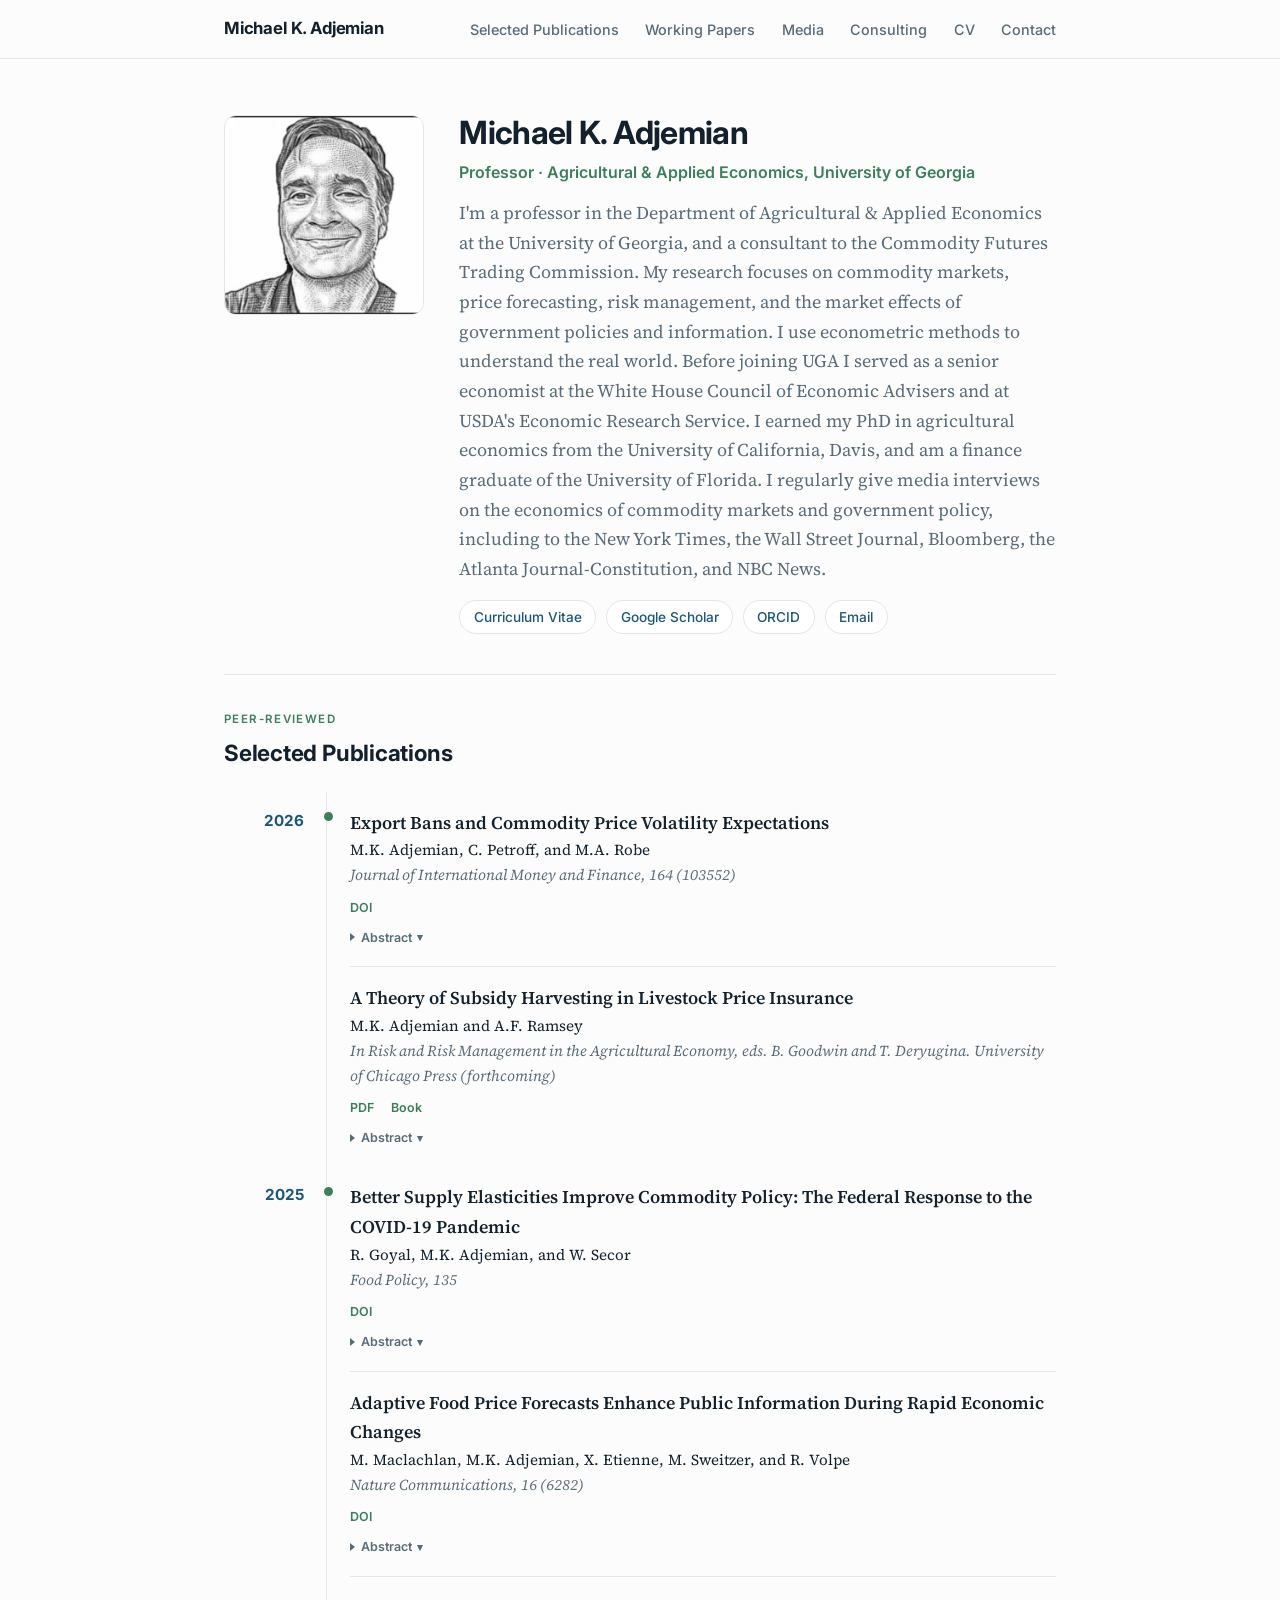
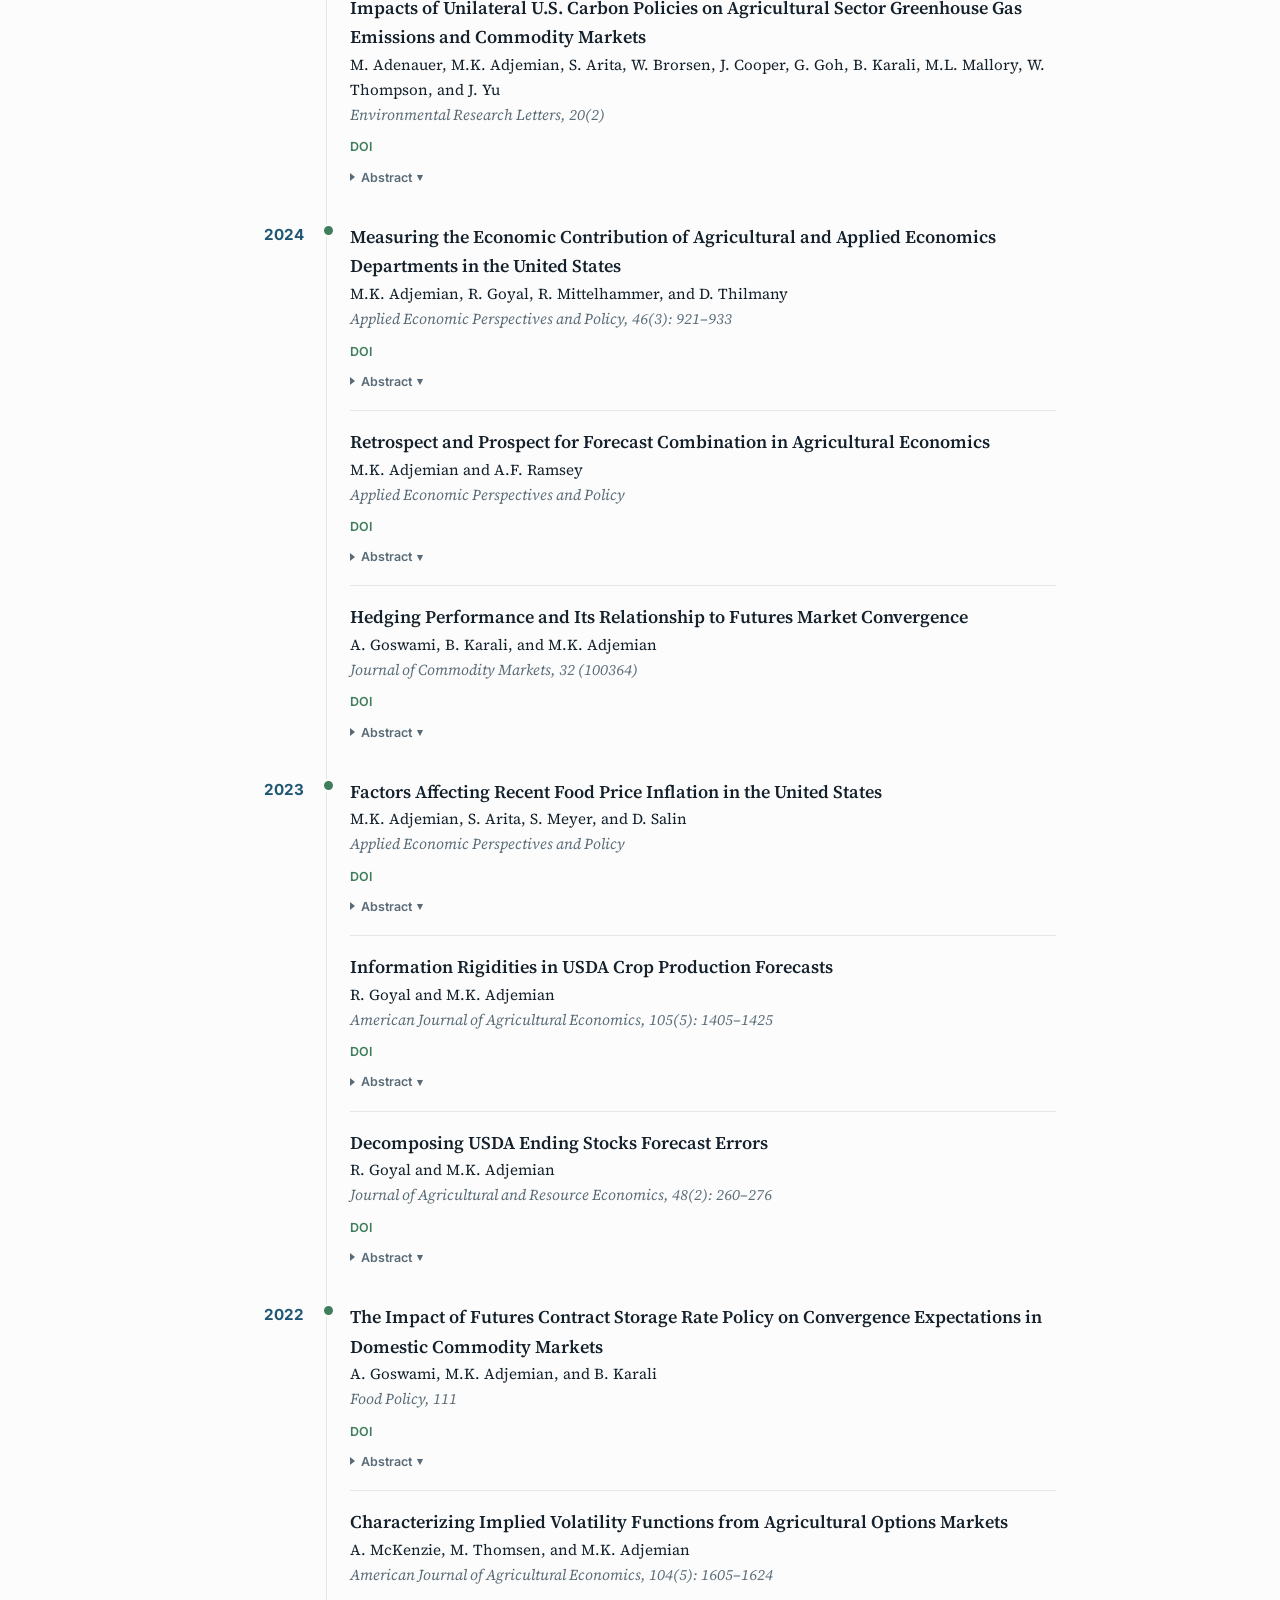
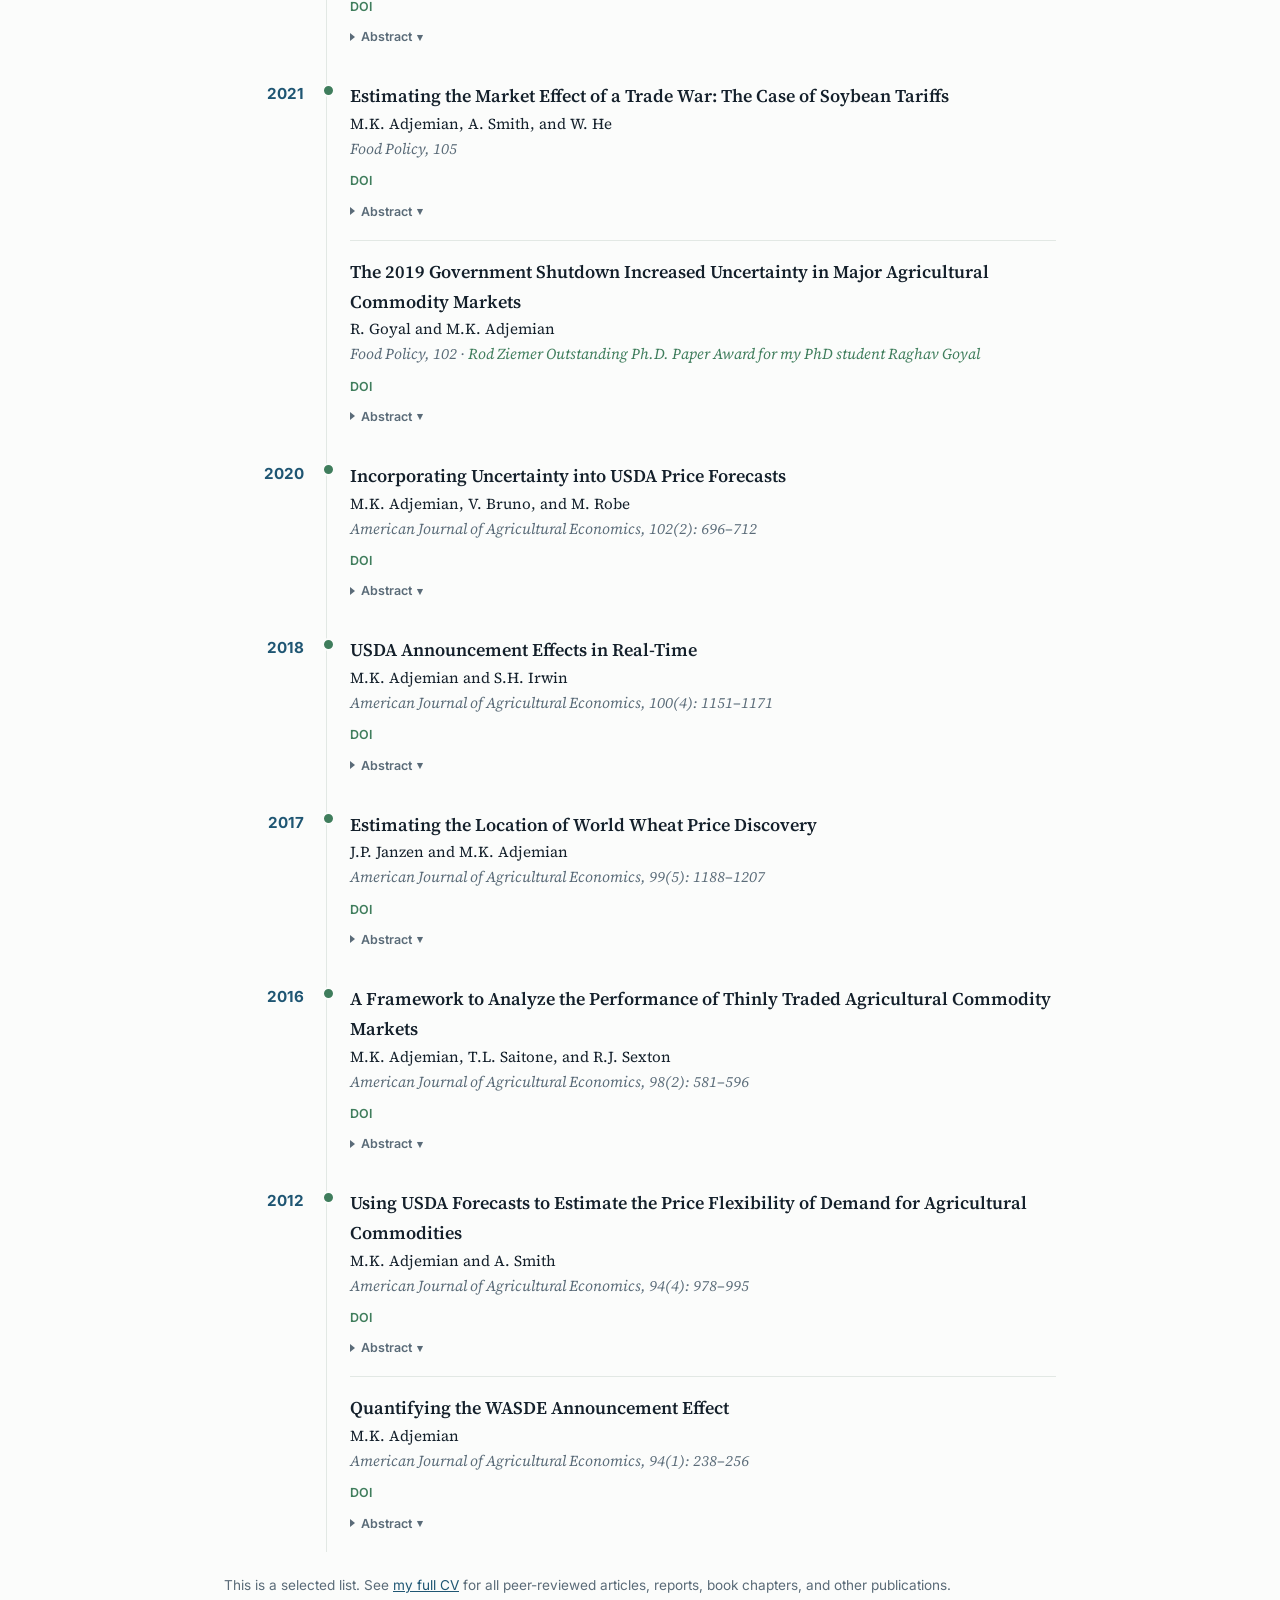
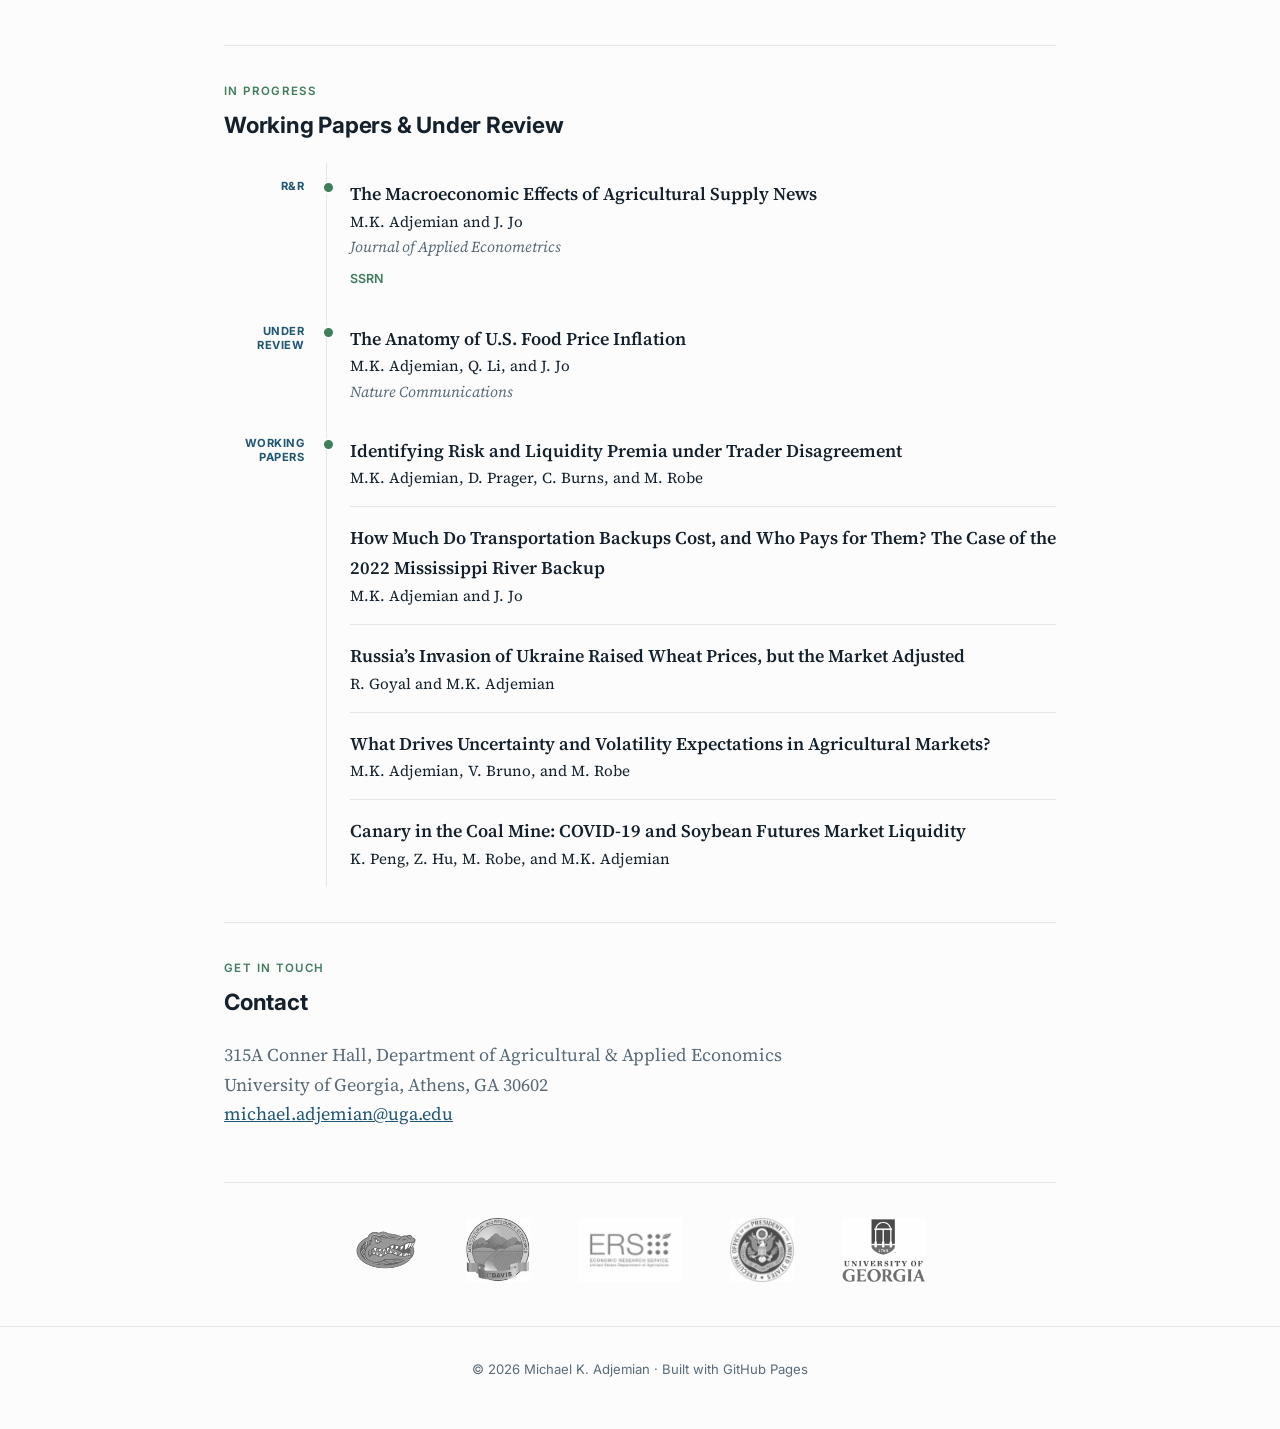
==== index.html @ b605ae86 "Update index.html" ====
<!DOCTYPE html>
<html lang="en">
<head>
  <meta charset="utf-8">
  <meta name="viewport" content="width=device-width, initial-scale=1">
  <title>Michael K. Adjemian</title>
  <meta name="description" content="Michael K. Adjemian, Professor of Agricultural &amp; Applied Economics at the University of Georgia. Research on commodity markets, price forecasting, risk management, and agricultural policy.">

  <!-- Link preview (how the page looks when shared in Messages, Slack, etc.) -->
  <meta property="og:title" content="Michael K. Adjemian">
  <meta property="og:description" content="Professor of Agricultural &amp; Applied Economics, University of Georgia">
  <meta property="og:type" content="website">
  <meta property="og:url" content="https://michaeladjemian.github.io">
  <meta name="twitter:card" content="summary">
  <meta name="twitter:title" content="Michael K. Adjemian">
  <meta name="twitter:description" content="Professor of Agricultural &amp; Applied Economics, University of Georgia">

  <link rel="preconnect" href="https://fonts.googleapis.com">
  <link rel="preconnect" href="https://fonts.gstatic.com" crossorigin>
  <link href="https://fonts.googleapis.com/css2?family=Inter:wght@400;500;600;700&family=Source+Serif+4:ital,opsz,wght@0,8..60,400;0,8..60,600;1,8..60,400&display=swap" rel="stylesheet">
  <link rel="stylesheet" href="assets/css/style.css">
</head>
<body>

<header class="site">
  <div class="nav">
    <a class="brand" href="index.html">Michael K. Adjemian</a>
    <nav>
      <a href="#publications">Selected Publications</a>
      <a href="#working">Working Papers</a>
      <a href="media.html">Media</a>
      <a href="consulting.html">Consulting</a>
      <a href="assets/files/ADJEMIAN_Michael_CV.pdf">CV</a>
      <a href="#contact">Contact</a>
    </nav>
  </div>
</header>

<main class="wrap">

  <!-- ===== HERO ===== -->
  <section class="hero" style="border-top:none;">
    <img src="assets/img/headshot.jpg" alt="Michael K. Adjemian">
    <div>
      <h1>Michael K. Adjemian</h1>
      <div class="role">Professor · Agricultural &amp; Applied Economics, University of Georgia</div>
      <p class="bio">
        I'm a professor in the Department of Agricultural &amp; Applied Economics at the
        University of Georgia, and a consultant to the Commodity Futures Trading Commission.
        My research focuses on commodity markets, price forecasting, risk management, and the
        market effects of government policies and information. I use econometric methods to
        understand the real world. Before joining UGA I served as a senior economist at the White House Council of Economic Advisers and
        at USDA's Economic Research Service. I earned my PhD in agricultural economics from the
        University of California, Davis, and am a finance graduate of the University of Florida. I regularly give media interviews on the economics
        of commodity markets and government policy, including to the New York Times, the Wall
        Street Journal, Bloomberg, the Atlanta Journal-Constitution, and NBC News.
      </p>
      <div class="links">
        <a href="assets/files/ADJEMIAN_Michael_CV.pdf">Curriculum Vitae</a>
        <a href="https://scholar.google.com/citations?user=qD13vjwAAAAJ&amp;hl=en">Google Scholar</a>
        <a href="https://orcid.org/0000-0003-4111-8526">ORCID</a>
        <a href="mailto:michael.adjemian@uga.edu">Email</a>
      </div>
    </div>
  </section>

  <!-- ===== PUBLICATIONS ===== -->
  <section id="publications">
    <p class="eyebrow">Peer-reviewed</p>
    <h2>Selected Publications</h2>

    <div class="pubgroup">
      <div class="year">2026</div>
      <div class="railcol"></div>
      <div class="items">
        <div class="pub has-abstract">
          <div class="title">Export Bans and Commodity Price Volatility Expectations</div>
          <div class="authors">M.K. Adjemian, C. Petroff, and M.A. Robe</div>
          <div class="venue">Journal of International Money and Finance, 164 (103552)</div>
        <div class="pub-links">
          <a href="https://doi.org/10.1016/j.jimonfin.2026.103552">DOI</a>
        </div>
          <button class="abstract-toggle" aria-expanded="false"><span class="chev"></span> Abstract</button>
          <div class="abstract-wrap"><div><div class="abstract">We carry out the first high-frequency empirical analysis of commodity export bans' impact on world price dynamics. We construct a novel daily dataset of major restrictions on agricultural exports in 2002&ndash;2019 and use commodity option-implied volatilities as a proxy for price uncertainty. Wheat and corn implied volatilities are higher when a ban is first imposed and while it remains in effect, and the increase is statistically and economically significant. Accounting for political risk helps explain commodity price dynamics.</div></div></div>
        </div>
        <div class="pub has-abstract">
          <div class="title">A Theory of Subsidy Harvesting in Livestock Price Insurance</div>
          <div class="authors">M.K. Adjemian and A.F. Ramsey</div>
          <div class="venue">In <span style="font-style:italic;">Risk and Risk Management in the Agricultural Economy</span>, eds. B. Goodwin and T. Deryugina. University of Chicago Press (forthcoming)</div>
        <div class="pub-links">
          <a href="assets/files/Subsidy_Harvesting.pdf">PDF</a>
          <a href="https://www.nber.org/books-and-chapters/risk-and-risk-management-agricultural-economy">Book</a>
        </div>
          <button class="abstract-toggle" aria-expanded="false"><span class="chev"></span> Abstract</button>
          <div class="abstract-wrap"><div><div class="abstract">USDA designed the Livestock Risk Protection (LRP) program to help producers insure against declining prices for fed cattle, feeder cattle, and swine. Prices in derivatives markets determine program indemnities, making LRP policies similar to put options. Beginning in 2019, USDA made several changes to the program to encourage producer take-up, including increased premium subsidies. We introduce a theoretical model to show that subsidizing LRP premiums can invite producers to &ldquo;subsidy harvest,&rdquo; i.e., extract the government's premium subsidy by offsetting the policy in a derivatives market&mdash;potentially removing the downside protection the program was intended to provide. The subsidy harvest is a rent transfer and costlier than a direct payment because it requires administrative oversight and federally subsidized delivery through approved insurance providers. According to the model, the government's premium subsidy leads producers to favor LRP-oriented strategies over market options alone, while their choice to offset actual risk protection using options depends on individual risk tolerance, transaction costs, and margin costs. As a result, subsidizing livestock insurance may crowd out producers' trading of market options, unless it also invites subsidy harvesting.</div></div></div>
        </div>
      </div>
    </div>
    <div class="pubgroup">
      <div class="year">2025</div>
      <div class="railcol"></div>
      <div class="items">
        <div class="pub has-abstract">
          <div class="title">Better Supply Elasticities Improve Commodity Policy: The Federal Response to the COVID-19 Pandemic</div>
          <div class="authors">R. Goyal, M.K. Adjemian, and W. Secor</div>
          <div class="venue">Food Policy, 135</div>
        <div class="pub-links">
          <a href="https://doi.org/10.1016/j.foodpol.2025.102937">DOI</a>
        </div>
          <button class="abstract-toggle" aria-expanded="false"><span class="chev"></span> Abstract</button>
          <div class="abstract-wrap"><div><div class="abstract">Accurate supply parameters are essential for policy analysis, especially since they often support taxpayer-funded relief programs costing billions of dollars. This study incorporates a broader dataset than traditional methods and applies modern, straightforward econometric techniques to estimate marketing and supply elasticities for the U.S.&rsquo;s top crops: corn and soybeans. While rarely examined, marketing elasticities, at 3.27% for corn and 2.86% for soybeans, capture the rate at which producers market harvests based on expected cash-futures basis changes. A 3SLS approach estimates supply elasticities for corn and soybeans at 0.28 (95% CI: 0.09&ndash;0.47) and 0.12 (95% CI: 0.007&ndash;0.22), respectively; we use these elasticities to show that USDA&rsquo;s COVID-19 compensation programs underestimated losses to the producers of both commodities.</div></div></div>
        </div>
        <div class="pub has-abstract">
          <div class="title">Adaptive Food Price Forecasts Enhance Public Information During Rapid Economic Changes</div>
          <div class="authors">M. Maclachlan, M.K. Adjemian, X. Etienne, M. Sweitzer, and R. Volpe</div>
          <div class="venue">Nature Communications, 16 (6282)</div>
        <div class="pub-links">
          <a href="https://doi.org/10.1038/s41467-025-61660-x">DOI</a>
        </div>
          <button class="abstract-toggle" aria-expanded="false"><span class="chev"></span> Abstract</button>
          <div class="abstract-wrap"><div><div class="abstract">The advent of COVID-19 ended an era of stable US retail food prices that followed the world food price crisis of 2010&ndash;2012. Pandemic-related disruptions, avian influenza outbreaks, and the Russia-Ukraine war drove 2022 food-at-home inflation to its highest rate since 1974 (11.4%). In 2023, U.S. Department of Agriculture (USDA) economists responded to these changes by updating food price forecasts using statistical learning protocols to select time series models and prediction intervals to convey their uncertainty. We characterise the public good provided by these &ldquo;adaptive&rdquo; inflation forecasts and enhance them by incorporating exogenous variables to improve their precision and explanatory power. COVID-19&rsquo;s arrival highlighted the value of adapting to the growing relevance of the all-items-less-food-and-energy (&ldquo;core&rdquo;) index, the money supply, and wages in predicting food prices. The strong relationships between food prices and core prices and the money supply indicate the sensitivity of food markets to macroeconomic forces and government policy decisions.</div></div></div>
        </div>
        <div class="pub has-abstract">
          <div class="title">Impacts of Unilateral U.S. Carbon Policies on Agricultural Sector Greenhouse Gas Emissions and Commodity Markets</div>
          <div class="authors">M. Adenauer, M.K. Adjemian, S. Arita, W. Brorsen, J. Cooper, G. Goh, B. Karali, M.L. Mallory, W. Thompson, and J. Yu</div>
          <div class="venue">Environmental Research Letters, 20(2)</div>
        <div class="pub-links">
          <a href="https://dx.doi.org/10.1088/1748-9326/ada2ac">DOI</a>
        </div>
          <button class="abstract-toggle" aria-expanded="false"><span class="chev"></span> Abstract</button>
          <div class="abstract-wrap"><div><div class="abstract">This article analyzes the consequences of the United States implementing unilateral policies to reduce greenhouse gas (GHG) emissions from agriculture. The policy representation is based loosely on current and past policy initiatives that have subsidized GHG reductions and considered special treatment for sectors heavily involved in trade. To do so, our first step is to generate new estimates of key parameters, elasticities of demand and supply, that are critical to understanding interactions among agricultural commodities, such as between livestock and crop products, in this area of research and more broadly. We apply these parameters in a widely used economic model that estimates the effects of a unilateral U.S. agricultural GHG policy on both domestic and foreign markets as well as global GHG emissions. Livestock effects dominate, driving most U.S. livestock product consumer prices higher and causing mixed crop and crop product price effects. A unilateral policy increases food costs in the implementing country and, if applied to all supplies, domestic and imported, tends to raise prices elsewhere as well. Alternative implementation strategies, such as not imposing the costs on exports or not imposing the costs on imports, can lead to lower food prices and greater consumption in other countries, as well as have important implications for the overall GHG reductions achieved by the unilateral effort.</div></div></div>
        </div>
      </div>
    </div>
    <div class="pubgroup">
      <div class="year">2024</div>
      <div class="railcol"></div>
      <div class="items">
        <div class="pub has-abstract">
          <div class="title">Measuring the Economic Contribution of Agricultural and Applied Economics Departments in the United States</div>
          <div class="authors">M.K. Adjemian, R. Goyal, R. Mittelhammer, and D. Thilmany</div>
          <div class="venue">Applied Economic Perspectives and Policy, 46(3): 921–933</div>
        <div class="pub-links">
          <a href="https://doi.org/10.1002/aepp.13454">DOI</a>
        </div>
          <button class="abstract-toggle" aria-expanded="false"><span class="chev"></span> Abstract</button>
          <div class="abstract-wrap"><div><div class="abstract">Agricultural and applied economists make substantial positive contributions to the domestic economy. Defining a measure of the true total value of their contributions is likely impossible, because so much about their efforts is difficult to comprehensively observe and quantitatively document. In this paper, we adopt a conservative approach to generating an estimate of the contributions ag and applied economists make to U.S. economic output and the associated welfare of society through their teaching, research, and outreach efforts. To conduct the analysis, we implemented a nationwide survey of Agricultural and Applied Economics (AAE) departments and developed a framework to calculate the value of their contributions to national income, or Gross Domestic Product (GDP). We estimate that AAE departments increase overall U.S. GDP by $2.6 billion, annually. Through its efforts to improve the human capital of its graduates, AAE teaching raises the (expected) national income by $2.2&ndash;$2.3 billion, while we value direct research and outreach contributions at $207 million and $146 million, respectively. Because we do not observe the opportunity cost of the resources used to generate those contributions, we do not claim to estimate a true net economic impact but rather attempt to quantify the gross economic contributions of the professional services AAE departments currently offer the economy. The values we provide&mdash;especially the research and extension estimates which are exceedingly difficult to measure&mdash;likely underestimate the true benefits AAE offers to the nation.</div></div></div>
        </div>
        <div class="pub has-abstract">
          <div class="title">Retrospect and Prospect for Forecast Combination in Agricultural Economics</div>
          <div class="authors">M.K. Adjemian and A.F. Ramsey</div>
          <div class="venue">Applied Economic Perspectives and Policy</div>
        <div class="pub-links">
          <a href="https://doi.org/10.1002/aepp.13445">DOI</a>
        </div>
          <button class="abstract-toggle" aria-expanded="false"><span class="chev"></span> Abstract</button>
          <div class="abstract-wrap"><div><div class="abstract">Forecasts are common in agricultural settings where they are routinely used for decision-making. The advent of the computer age has allowed for rapid generation of individual forecasts that can be updated in real time. It is well known that the selection and use of a single forecast can expose the forecaster to serious error as a result of model mis-specification. Forecast combination avoids this problem by combining information from different forecasts. Although forecast combination can be as simple as averaging across forecasts, advances in machine learning have made it possible to combine forecasts according to more complicated weighting schemes and criteria. We provide an overview of forecast combination techniques, including those at the frontier of current practice and involving machine learning. We also provide a retrospective on the use of forecast combination in agricultural economics and prospects for the future. Several of the techniques are illustrated in an application to forecasting nationwide corn and soybean planted acreage and we demonstrate how forecast combination can improve expert USDA projections.</div></div></div>
        </div>
        <div class="pub has-abstract">
          <div class="title">Hedging Performance and Its Relationship to Futures Market Convergence</div>
          <div class="authors">A. Goswami, B. Karali, and M.K. Adjemian</div>
          <div class="venue">Journal of Commodity Markets, 32 (100364)</div>
        <div class="pub-links">
          <a href="https://doi.org/10.1016/j.jcomm.2023.100364">DOI</a>
        </div>
          <button class="abstract-toggle" aria-expanded="false"><span class="chev"></span> Abstract</button>
          <div class="abstract-wrap"><div><div class="abstract">Hedging in grain futures markets offers market participants the opportunity to mitigate the price risk in spot markets by taking offsetting positions in futures. The performance of a traditional minimum variance hedge ratio (MVHR) relies on the correlation between the spot and futures price changes. During 2005&ndash;2010, delivery-location cash prices for several crops decoupled from the prices for their related expiring futures contracts&mdash;raising concerns over the hedging effectiveness of these contracts. We investigate how short hedgers, like farmers, performed during periods with and without convergence in corn, soybean, and wheat markets. We show that, ex post, MVHR often does not minimize the variance of wheat producers&rsquo; profits during nonconvergence when compared to a range of other hedging choices. We also find that the performance of MVHR weakens during years with low carryover. We further assess hedging performance of MVHR and other hedge ratios in achieving higher net selling prices, and find that nonconvergence particularly impairs their performance in the wheat market where the nonconvergence anomaly was the most prominent. Taken together, our results raise questions on the role of futures markets as risk management tools during nonconvergence episodes regardless of how the hedge ratio is chosen.</div></div></div>
        </div>
      </div>
    </div>
    <div class="pubgroup">
      <div class="year">2023</div>
      <div class="railcol"></div>
      <div class="items">
        <div class="pub has-abstract">
          <div class="title">Factors Affecting Recent Food Price Inflation in the United States</div>
          <div class="authors">M.K. Adjemian, S. Arita, S. Meyer, and D. Salin</div>
          <div class="venue">Applied Economic Perspectives and Policy</div>
        <div class="pub-links">
          <a href="https://onlinelibrary.wiley.com/doi/full/10.1002/aepp.13378">DOI</a>
        </div>
          <button class="abstract-toggle" aria-expanded="false"><span class="chev"></span> Abstract</button>
          <div class="abstract-wrap"><div><div class="abstract">Beginning in mid-2021, U.S. food prices surged at the fastest pace in decades, due to pandemic-related supply chain and labor shortages, rising transportation costs and wages, food commodity and fertilizer shocks resulting from Russia's invasion of Ukraine, and perhaps demand-side effects of recent monetary and fiscal stimulus. We decompose the path of domestic food prices into explanatory factors, grouped by supply or demand orientation. Our findings indicate that although supply-side factors explain most of the observed price changes, the demand-side factors we studied&mdash;particularly the money supply&mdash;have a stronger correlation with recent food price increases than they have, historically.</div></div></div>
        </div>
        <div class="pub has-abstract">
          <div class="title">Information Rigidities in USDA Crop Production Forecasts</div>
          <div class="authors">R. Goyal and M.K. Adjemian</div>
          <div class="venue">American Journal of Agricultural Economics, 105(5): 1405–1425</div>
        <div class="pub-links">
          <a href="https://doi.org/10.1111/ajae.12373">DOI</a>
        </div>
          <button class="abstract-toggle" aria-expanded="false"><span class="chev"></span> Abstract</button>
          <div class="abstract-wrap"><div><div class="abstract">USDA invests significant public resources into developing its crop projection reports. These publications inform decisions across the supply chain. Several previous studies find that revisions to the department's production and yield forecasts for major agricultural commodities are positively correlated and conclude that they deviate from what would be observed under rational expectations, possibly due to smoothing on the part of forecasters. Yet correlated revisions may also be explained by information rigidities that cause forecasts to be infrequently or only partially updated. We apply a recently developed test to these USDA revisions for corn, soybeans, and wheat, and find no significant evidence that the forecasts are smoothed strategically. Rather, we show that information rigidities are the more likely culprit, due to production and yield information that is either too costly to obtain or too noisy. Our results demonstrate that data challenges are the main source of inefficiency in USDA projections, and that the department can improve the efficiency of its forecasts by making investments that improve its access to crop data, perhaps through crop-monitoring satellite and remote sensing technology.</div></div></div>
        </div>
        <div class="pub has-abstract">
          <div class="title">Decomposing USDA Ending Stocks Forecast Errors</div>
          <div class="authors">R. Goyal and M.K. Adjemian</div>
          <div class="venue">Journal of Agricultural and Resource Economics, 48(2): 260–276</div>
        <div class="pub-links">
          <a href="https://doi.org/10.22004/ag.econ.320674">DOI</a>
        </div>
          <button class="abstract-toggle" aria-expanded="false"><span class="chev"></span> Abstract</button>
          <div class="abstract-wrap"><div><div class="abstract">The USDA publishes monthly ending stocks projections, providing an estimate of the end-of-marketing-year inventory of a particular commodity. By comparing these projections of balance-sheet variables against their realized values from marketing years 1992/3 to 2019/20, we decompose ending stocks forecast errors into errors of the other supply and demand components. Our results indicate that export and production misses are the key contributors to projection errors. We likewise investigate US export errors. Our results make a strong case that better information about production expectations, both domestically and worldwide, will contribute to more efficient agricultural balance-sheet forecasts.</div></div></div>
        </div>
      </div>
    </div>
    <div class="pubgroup">
      <div class="year">2022</div>
      <div class="railcol"></div>
      <div class="items">
        <div class="pub has-abstract">
          <div class="title">The Impact of Futures Contract Storage Rate Policy on Convergence Expectations in Domestic Commodity Markets</div>
          <div class="authors">A. Goswami, M.K. Adjemian, and B. Karali</div>
          <div class="venue">Food Policy, 111</div>
        <div class="pub-links">
          <a href="https://doi.org/10.1016/j.foodpol.2022.102301">DOI</a>
        </div>
          <button class="abstract-toggle" aria-expanded="false"><span class="chev"></span> Abstract</button>
          <div class="abstract-wrap"><div><div class="abstract">Grain futures contracts that permit physical delivery do so through an exchange of delivery instruments. Because delivery instruments can be held indefinitely, extant research shows that futures contracts that assign inflexible and low storage rates relative to the market price of storage facilitate basis nonconvergence. In response to the notable episode of nonconvergence in the mid- to late-2000s, the Chicago Mercantile Exchange (CME) Group introduced variable storage rate (VSR) policies in the soft red winter (SRW) wheat and hard red winter (HRW) wheat markets. In contrast, CME Group did not introduce a VSR to corn and soybean markets but chose to increase their fixed storage fees in 2008 and later in 2020. We study convergence performance for each of these markets from 2006 to 2020 and show that flexible storage fee policies like the VSR reduce the magnitude and therefore, the expected duration of nonconvergence in wheat markets. On the other hand, we do not find evidence that CME Group&rsquo;s higher fixed storage rates likewise reduce the expected duration of nonconvergence episodes in corn and soybean markets&mdash;although perhaps not enough time has passed to evaluate the effectiveness of the most recent changes&mdash;or that index trader activity causes basis nonconvergence. Our empirical investigation also makes an implicit case for the introduction of market-based pricing platforms, such as commodity exchanges, in commodity-dependent developing countries.</div></div></div>
        </div>
        <div class="pub has-abstract">
          <div class="title">Characterizing Implied Volatility Functions from Agricultural Options Markets</div>
          <div class="authors">A. McKenzie, M. Thomsen, and M.K. Adjemian</div>
          <div class="venue">American Journal of Agricultural Economics, 104(5): 1605–1624</div>
        <div class="pub-links">
          <a href="https://doi.org/10.1111/ajae.12288">DOI</a>
        </div>
          <button class="abstract-toggle" aria-expanded="false"><span class="chev"></span> Abstract</button>
          <div class="abstract-wrap"><div><div class="abstract">We provide the first comprehensive characterization and comparison of implied volatility functions for five major agricultural options markets&mdash;corn, soybeans, soft red winter wheat, live cattle, and feeder cattle&mdash;using intraday tick data. Our results show that cattle markets exhibit a distinct leftward skew, which is puzzling and indicates that out-of-the-money traded put options are theoretically overpriced. In contrast, we find that grain market implied volatility functions display a flatter, less pronounced smile pattern. We examine market sentiment induced short-term hedging pressures using Commodity Futures Trading Commission reports, and market uncertainty around Cattle on Feed reports, as potential causes of the cattle markets&rsquo; skew. However, our results show that the explanatory power of our short-term hedging pressure proxies is only helpful in isolated cases but overall cannot explain the large skews we observe in cattle markets.</div></div></div>
        </div>
      </div>
    </div>
    <div class="pubgroup">
      <div class="year">2021</div>
      <div class="railcol"></div>
      <div class="items">
        <div class="pub has-abstract">
          <div class="title">Estimating the Market Effect of a Trade War: The Case of Soybean Tariffs</div>
          <div class="authors">M.K. Adjemian, A. Smith, and W. He</div>
          <div class="venue">Food Policy, 105</div>
        <div class="pub-links">
          <a href="https://doi.org/10.1016/j.foodpol.2021.102152">DOI</a>
        </div>
          <button class="abstract-toggle" aria-expanded="false"><span class="chev"></span> Abstract</button>
          <div class="abstract-wrap"><div><div class="abstract">In 2018, China retaliated to U.S. trade actions by levying a 25% retaliatory tariff on U.S. soybean exports. That tariff shifted market preferences so that Chinese buyers&mdash;who make up a substantial share of total world consumption&mdash;favored Brazilian soybeans. We use the relative price of a substitute (RPS) method to estimate that the resulting trade disruption effectively drove a wedge into the world soybean market, lowering U.S. prices at Gulf export locations by $0.74/bu on average for about five months, and increasing Brazilian prices by about $0.97/bu, compared to what would have been observed without the tariff in place. By the end of that period, world markets adjusted and the soybean prices in both countries returned to the ex-ante state of near parity, even if U.S. export volume did not recover until the end of the following marketing year. Our price impact estimate is substantially lower than subsequent U.S. government &ldquo;trade aid&rdquo; payments to American soybean producers: although actual payments to producers varied based on county-level differences, USDA&rsquo;s nominal calculation of the commodity-specific payment rate for soybeans under MFP summed to $3.70 for two bushels produced over the course of two years. We project that USDA&rsquo;s near-$8.5 billion in trade aid to U.S. soybean producers exceeded the tariff damage by about $5.4 billion. These differences could be attributed to USDA&rsquo;s broader definition of &ldquo;economic injury&rdquo;, beyond the short-run price impacts we estimate.</div></div></div>
        </div>
        <div class="pub has-abstract">
          <div class="title">The 2019 Government Shutdown Increased Uncertainty in Major Agricultural Commodity Markets</div>
          <div class="authors">R. Goyal and M.K. Adjemian</div>
          <div class="venue">Food Policy, 102 &middot; <span style="color:var(--green);">Rod Ziemer Outstanding Ph.D. Paper Award for my PhD student Raghav Goyal</span></div>
        <div class="pub-links">
          <a href="https://doi.org/10.1016/j.foodpol.2021.102064">DOI</a>
        </div>
          <button class="abstract-toggle" aria-expanded="false"><span class="chev"></span> Abstract</button>
          <div class="abstract-wrap"><div><div class="abstract">In January 2019, a government shutdown prevented the U.S. Department of Agriculture from publishing information about the situation and outlook for major U.S. agricultural commodities. We show that, as a result, Chicago Mercantile Exchange markets for corn and soybeans experienced heightened uncertainty, elevating the cost of managing risk using options. We use historical options data to estimate that, on the first day of trading following the normally scheduled USDA publication time, the additional commodity market uncertainty caused by the government shutdown increased the price of managing risk using ATM corn and soybean options by 2.95% and 1.66%, respectively, using an approach that assumes a normal January report impact. Using a different counterfactual approach -- assuming that the observed, abnormally large implied volatility reduction following the February 2019 publication would have been experienced in January -- we find that the increase in risk management costs due to missing information was actually about 11.5% for corn and 4.4% for soybeans.</div></div></div>
        </div>
      </div>
    </div>
    <div class="pubgroup">
      <div class="year">2020</div>
      <div class="railcol"></div>
      <div class="items">
        <div class="pub has-abstract">
          <div class="title">Incorporating Uncertainty into USDA Price Forecasts</div>
          <div class="authors">M.K. Adjemian, V. Bruno, and M. Robe</div>
          <div class="venue">American Journal of Agricultural Economics, 102(2): 696–712</div>
        <div class="pub-links">
          <a href="https://doi.org/10.1002/ajae.12075">DOI</a>
        </div>
          <button class="abstract-toggle" aria-expanded="false"><span class="chev"></span> Abstract</button>
          <div class="abstract-wrap"><div><div class="abstract">From 1977 through April 2019, USDA published monthly season-average price (SAP) forecasts for key agricultural commodities in the form of intervals meant to indicate forecasters' uncertainty but without attaching a confidence level. In May 2019, USDA eliminated the intervals and began publishing a single point estimate&mdash;a value that has a very low probability of being realized. We demonstrate how a density forecasting format can improve the usefulness of USDA price forecasts and explain how such a methodology can be implemented. We simulate 21 years of out-of-sample density-based SAP forecasts using historical data, with forward-looking, backward-looking, and composite methods, and we evaluate them based on commonly-accepted criteria. Each of these approaches would offer USDA the ability to portray richer and more accurate price forecasts than its old intervals or its current single point estimates. Backward-looking methods require little data and provide significant improvements. For commodities with active derivatives markets, option-implied volatilities (IVs) can be used to generate forward-looking and composite models that reflect (and adjust dynamically to) market sentiment about uncertainty&mdash;a feature that is not possible using backward-looking data alone. At certain forecast steps, a composite method that combines forward- and backward-looking information provides useful information regarding farm-level prices beyond that contained in IVs.</div></div></div>
        </div>
      </div>
    </div>
    <div class="pubgroup">
      <div class="year">2018</div>
      <div class="railcol"></div>
      <div class="items">
        <div class="pub has-abstract">
          <div class="title">USDA Announcement Effects in Real-Time</div>
          <div class="authors">M.K. Adjemian and S.H. Irwin</div>
          <div class="venue">American Journal of Agricultural Economics, 100(4): 1151–1171</div>
        <div class="pub-links">
          <a href="https://doi.org/10.1093/ajae/aay018">DOI</a>
        </div>
          <button class="abstract-toggle" aria-expanded="false"><span class="chev"></span> Abstract</button>
          <div class="abstract-wrap"><div><div class="abstract">In 2012, the Chicago Board of Trade eliminated a morning trading halt that coincided with the normal publication time for important USDA commodity reports. Previously, market participants had hours of halted trading time to review the information in the reports and adjust their strategies in advance of market re-opening. We use 2009&ndash;2014 intraday grain futures market price and volume data to show that, without a trading halt, ensuing real-time trading on USDA crop announcements exhibits noticeable volatility spikes in agricultural futures markets, but that this heightened volatility dissipates within the space of a few trading minutes. In addition, continuously-traded markets appear to have a more difficult time distinguishing between the newsworthiness of government reports. Nevertheless, continuously traded crop markets take nearly the same time to fully absorb these shocks, following a very similar time path. Re-imposing a timeout would necessarily lengthen the price discovery process.</div></div></div>
        </div>
      </div>
    </div>
    <div class="pubgroup">
      <div class="year">2017</div>
      <div class="railcol"></div>
      <div class="items">
        <div class="pub has-abstract">
          <div class="title">Estimating the Location of World Wheat Price Discovery</div>
          <div class="authors">J.P. Janzen and M.K. Adjemian</div>
          <div class="venue">American Journal of Agricultural Economics, 99(5): 1188–1207</div>
        <div class="pub-links">
          <a href="https://doi.org/10.1093/ajae/aax046">DOI</a>
        </div>
          <button class="abstract-toggle" aria-expanded="false"><span class="chev"></span> Abstract</button>
          <div class="abstract-wrap"><div><div class="abstract">The United States may be losing its leadership role in the world wheat market. Rising trading volume in foreign futures markets and shifting shares of world trade are suggested as evidence of this shift, but neither necessitates that futures markets in the United States are any less important for wheat price discovery. This paper applies high frequency pricing data and market microstructure methods, including the Yan and Zivot (2010) information leadership share, to estimate the proportion of price discovery occurring in wheat futures markets associated with Chicago, Kansas City, Minneapolis, and Paris. We find United States futures markets remain dominant, although the share of price discovery for the Paris market increased noticeably in 2010, coinciding with major supply shocks in Russia and Ukraine. Prior to August 2010, 91% of information about the common fundamental value of wheat was first revealed in United States futures markets in an average month. After August 2010, this share dropped to 75%.</div></div></div>
        </div>
      </div>
    </div>
    <div class="pubgroup">
      <div class="year">2016</div>
      <div class="railcol"></div>
      <div class="items">
        <div class="pub has-abstract">
          <div class="title">A Framework to Analyze the Performance of Thinly Traded Agricultural Commodity Markets</div>
          <div class="authors">M.K. Adjemian, T.L. Saitone, and R.J. Sexton</div>
          <div class="venue">American Journal of Agricultural Economics, 98(2): 581–596</div>
        <div class="pub-links">
          <a href="https://doi.org/10.1093/ajae/aav074">DOI</a>
        </div>
          <button class="abstract-toggle" aria-expanded="false"><span class="chev"></span> Abstract</button>
          <div class="abstract-wrap"><div><div class="abstract">Thinly traded agricultural commodity markets are a concern for farmers and policy makers due to the belief that prices in these settings will be highly volatile, subject to manipulation, and incapable of efficiently allocating resources. Analysis of thin agricultural markets has to date been impeded by lack of an appropriate analytical framework from which to study their behavior. In this paper we propose the modern agricultural markets (MAM) framework as an appropriate paradigm through which to view and evaluate thin markets. We argue that thinly traded markets that meet key conditions required for a MAM will generate maximum economic surplus and enable farmers to earn at least a competitive return on their investments. In the absence of these conditions, however, the concerns known as the &ldquo;thin market problem&rdquo; have validity. We set forth the MAM framework, interpret it in a thin-market context, and conduct several brief case studies of thin markets to illustrate use of the approach and draw some key inferences about these markets' behavior. The analysis indicates that appropriate government policies directed to thin markets are those that facilitate their convergence to MAM status, but in reality key policies under recent consideration would have the opposite effect.</div></div></div>
        </div>
      </div>
    </div>
    <div class="pubgroup">
      <div class="year">2012</div>
      <div class="railcol"></div>
      <div class="items">
        <div class="pub has-abstract">
          <div class="title">Using USDA Forecasts to Estimate the Price Flexibility of Demand for Agricultural Commodities</div>
          <div class="authors">M.K. Adjemian and A. Smith</div>
          <div class="venue">American Journal of Agricultural Economics, 94(4): 978–995</div>
        <div class="pub-links">
          <a href="https://doi.org/10.1093/ajae/aas032">DOI</a>
        </div>
          <button class="abstract-toggle" aria-expanded="false"><span class="chev"></span> Abstract</button>
          <div class="abstract-wrap"><div><div class="abstract">We estimate the general equilibrium price flexibility of demand for corn and soybeans using monthly changes in expected supply published by the USDA. Our estimates reflect the demand response to a one-year supply shock and thus correspond to the inverse demand elasticity. We derive the conditions under which our estimates are consistent, and we show how demand flexibility varies by season, inventory, time horizon, and demand composition. At average inventory and without accounting for corn-ethanol use, we obtain price flexibility estimates of &minus;1.35 and &minus;1.03 for corn and soybeans, respectively. Current corn-ethanol production levels are associated with much larger absolute flexibilities for both commodities.</div></div></div>
        </div>
        <div class="pub has-abstract">
          <div class="title">Quantifying the WASDE Announcement Effect</div>
          <div class="authors">M.K. Adjemian</div>
          <div class="venue">American Journal of Agricultural Economics, 94(1): 238–256</div>
        <div class="pub-links">
          <a href="https://doi.org/10.1093/ajae/aar131">DOI</a>
        </div>
          <button class="abstract-toggle" aria-expanded="false"><span class="chev"></span> Abstract</button>
          <div class="abstract-wrap"><div><div class="abstract">This article uses a two-stage GLS model to quantify the World Agricultural Supply and Demand Estimates (WASDE) announcement effect for cotton, soybeans and hard winter wheat, controlling for important factors associated with commodity price volatility. The information presented by the overlapping nature of futures contracts is exploited to estimate conditional effects by month, inventory conditions, and delivery horizon. Results in this article show that the WASDE announcement effect persists across contract positions, is not limited to months that include NASS crop survey data, is amplified during low carryover periods for soybeans and wheat, and is rapidly incorporated into futures prices.</div></div></div>
        </div>
      </div>
    </div>

    <p style="font-family:'Inter',sans-serif; font-size:0.85rem; color:var(--slate); margin-top:1.4rem;">
      This is a selected list. See <a href="assets/files/ADJEMIAN_Michael_CV.pdf" style="color:var(--blue);">my full CV</a> for all peer-reviewed articles, reports, book chapters, and other publications.
    </p>

  </section>

  <!-- ===== WORKING PAPERS ===== -->
  <section id="working">
    <p class="eyebrow">In progress</p>
    <h2>Working Papers &amp; Under Review</h2>

    <div class="pubgroup">
      <div class="year wp-status">R&amp;R</div>
      <div class="railcol"></div>
      <div class="items">
        <div class="pub">
          <div class="title">The Macroeconomic Effects of Agricultural Supply News</div>
          <div class="authors">M.K. Adjemian and J. Jo</div>
          <div class="venue">Journal of Applied Econometrics</div>
        <div class="pub-links">
          <a href="https://papers.ssrn.com/abstract=5405106">SSRN</a>
        </div>
        </div>
      </div>
    </div>
    <div class="pubgroup">
      <div class="year wp-status">Under Review</div>
      <div class="railcol"></div>
      <div class="items">
        <div class="pub">
          <div class="title">The Anatomy of U.S. Food Price Inflation</div>
          <div class="authors">M.K. Adjemian, Q. Li, and J. Jo</div>
          <div class="venue">Nature Communications</div>
        </div>
      </div>
    </div>
    <div class="pubgroup">
      <div class="year wp-status">Working Papers</div>
      <div class="railcol"></div>
      <div class="items">
        <div class="pub">
          <div class="title">Identifying Risk and Liquidity Premia under Trader Disagreement</div>
          <div class="authors">M.K. Adjemian, D. Prager, C. Burns, and M. Robe</div>
        </div>
        <div class="pub">
          <div class="title">How Much Do Transportation Backups Cost, and Who Pays for Them? The Case of the 2022 Mississippi River Backup</div>
          <div class="authors">M.K. Adjemian and J. Jo</div>
        </div>
        <div class="pub">
          <div class="title">Russia&rsquo;s Invasion of Ukraine Raised Wheat Prices, but the Market Adjusted</div>
          <div class="authors">R. Goyal and M.K. Adjemian</div>
        </div>
        <div class="pub">
          <div class="title">What Drives Uncertainty and Volatility Expectations in Agricultural Markets?</div>
          <div class="authors">M.K. Adjemian, V. Bruno, and M. Robe</div>
        </div>
        <div class="pub">
          <div class="title">Canary in the Coal Mine: COVID-19 and Soybean Futures Market Liquidity</div>
          <div class="authors">K. Peng, Z. Hu, M. Robe, and M.K. Adjemian</div>
        </div>
      </div>
    </div>
  </section>

  <!-- ===== CONTACT ===== -->
  <section id="contact">
    <p class="eyebrow">Get in touch</p>
    <h2>Contact</h2>
    <p style="color:var(--slate);">
      315A Conner Hall, Department of Agricultural &amp; Applied Economics<br>
      University of Georgia, Athens, GA 30602<br>
      <a href="mailto:michael.adjemian@uga.edu" style="color:var(--blue);">michael.adjemian@uga.edu</a>
    </p>
  </section>

  <section id="affiliations" class="affiliations">
    <ul class="logo-strip">
      <li><img src="assets/img/logos/uf.png"  alt="University of Florida"></li>
      <li><img src="assets/img/logos/ucd.png" alt="UC Davis"></li>
      <li><img src="assets/img/logos/ers.png" alt="USDA Economic Research Service"></li>
      <li><img src="assets/img/logos/cea.png" alt="White House Council of Economic Advisers"></li>
      <li><img src="assets/img/logos/uga.png" alt="University of Georgia"></li>
    </ul>
  </section>

</main>

<footer class="site">
  © <span id="yr"></span> Michael K. Adjemian · Built with GitHub Pages
  <script>document.getElementById('yr').textContent = new Date().getFullYear();</script>
  <script>
    // Tap/click toggles abstracts. We read the actual rendered state so that a
    // card already opened by hover will close on the first click (not the second).
    document.querySelectorAll('.pub.has-abstract .abstract-toggle').forEach(function(btn){
      btn.addEventListener('click', function(){
        var pub = btn.closest('.pub');
        var wrap = pub.querySelector('.abstract-wrap');
        // Is it currently visibly open (via hover or via class)?
        var visiblyOpen = wrap.getBoundingClientRect().height > 1;
        pub.classList.add('js-controlled');
        if (visiblyOpen) {
          pub.classList.remove('is-open');
          btn.setAttribute('aria-expanded', 'false');
        } else {
          pub.classList.add('is-open');
          btn.setAttribute('aria-expanded', 'true');
        }
      });
    });
  </script>
</footer>

</body>
</html>
---- assets/css/style.css ----
:root {
  --ink: #14202b;
  --slate: #5a6b78;
  --paper: #fbfcfb;
  --line: #e2e8e4;
  --blue: #1f5673;      /* deep teal-blue, primary */
  --green: #3f7d5c;     /* field green, secondary */
  --green-soft: #eef4ef;
  --blue-soft: #eaf1f4;
  --maxw: 880px;
}

* { box-sizing: border-box; }

html { scroll-behavior: smooth; }

body {
  margin: 0;
  font-family: "Source Serif 4", Georgia, "Times New Roman", serif;
  color: var(--ink);
  background: var(--paper);
  line-height: 1.65;
  font-size: 18px;
}

.wrap { max-width: var(--maxw); margin: 0 auto; padding: 0 1.5rem; }

/* ---- nav ---- */
header.site {
  border-bottom: 1px solid var(--line);
  background: rgba(251,252,251,0.92);
  backdrop-filter: blur(6px);
  position: sticky; top: 0; z-index: 10;
}
.nav {
  display: flex; align-items: center; justify-content: space-between;
  max-width: var(--maxw); margin: 0 auto; padding: 0.9rem 1.5rem;
}
.brand {
  font-family: "Inter", system-ui, sans-serif;
  font-weight: 700; font-size: 1.05rem; letter-spacing: -0.01em;
  color: var(--ink); text-decoration: none;
}
.brand .dot { color: var(--green); }
.nav nav a {
  font-family: "Inter", system-ui, sans-serif;
  font-size: 0.9rem; font-weight: 500;
  color: var(--slate); text-decoration: none;
  margin-left: 1.4rem;
}
.nav nav a:hover { color: var(--blue); }

/* ---- hero ---- */
.hero { padding: 3.5rem 0 2.5rem; display: flex; gap: 2.2rem; align-items: flex-start; }
.hero img {
  width: 200px; height: 200px; border-radius: 12px; object-fit: cover;
  border: 1px solid var(--line); flex-shrink: 0;
}
.hero h1 {
  font-family: "Inter", system-ui, sans-serif;
  font-size: 2rem; line-height: 1.15; margin: 0 0 0.4rem;
  letter-spacing: -0.02em;
}
.hero .role { color: var(--green); font-weight: 600; font-family: "Inter", sans-serif; font-size: 1rem; }
.hero p.bio { margin: 0.8rem 0 0; color: var(--slate); }
.links { margin-top: 1rem; display: flex; flex-wrap: wrap; gap: 0.6rem; }
.links a {
  font-family: "Inter", sans-serif; font-size: 0.85rem; font-weight: 500;
  text-decoration: none; color: var(--blue);
  border: 1px solid var(--line); border-radius: 999px;
  padding: 0.3rem 0.85rem; background: #fff;
}
.links a:hover { border-color: var(--blue); background: var(--blue-soft); }

/* ---- sections ---- */
section { padding: 2.2rem 0; border-top: 1px solid var(--line); }
.eyebrow {
  font-family: "Inter", sans-serif; text-transform: uppercase;
  letter-spacing: 0.12em; font-size: 0.72rem; font-weight: 600;
  color: var(--green); margin: 0 0 0.4rem;
}
section h2 {
  font-family: "Inter", sans-serif; font-size: 1.4rem; margin: 0 0 1.2rem;
  letter-spacing: -0.01em;
}

/* ---- publications: grouped by year with a connecting rail ---- */
.pubgroup { display: flex; gap: 1.4rem; }
.pubgroup .year {
  font-family: "Inter", sans-serif; font-weight: 700; color: var(--blue);
  font-size: 0.95rem; width: 5rem; min-width: 5rem; flex-shrink: 0; text-align: right;
  position: relative; padding-top: 1rem;
}
/* the vertical rail sits just right of the year column */
.pubgroup .railcol {
  position: relative; width: 1px; background: var(--line); flex-shrink: 0;
}
.pubgroup .railcol::before {
  content: ""; position: absolute; left: -4px; top: 1.15rem;
  width: 9px; height: 9px; border-radius: 50%;
  background: var(--green); border: 2px solid var(--paper);
}
.pubgroup .items { flex: 1; }

/* working-papers status label (shown once per group, like a year) */
.wp-label {
  font-size: 0.72rem !important; letter-spacing: 0.04em; text-transform: uppercase;
  line-height: 1.3; text-align: right;
}
.pubgroup .year.wp-status {
  font-size: 0.7rem; line-height: 1.25; text-transform: uppercase;
  letter-spacing: 0.04em;
}
.pub { padding: 1rem 0; border-bottom: 1px solid var(--line); }
.pub:last-child { border-bottom: none; }
.pub .title { font-weight: 600; }
.pub .authors { font-size: 0.95rem; }
.pub .venue { color: var(--slate); font-style: italic; font-size: 0.95rem; }
.pub .pub-links { margin-top: 0.2rem; }
.pub .pub-links a {
  font-family: "Inter", sans-serif; font-size: 0.78rem; font-weight: 600;
  text-decoration: none; color: var(--green); margin-right: 0.8rem;
}
.pub .pub-links a:hover { text-decoration: underline; }
.pub .pub-links a.data { color: var(--blue); }

/* ---- expandable abstract ---- */
.pub .abstract-toggle {
  font-family: "Inter", sans-serif; font-size: 0.78rem; font-weight: 600;
  color: var(--slate); cursor: pointer; user-select: none;
  display: inline-flex; align-items: center; gap: 0.3rem;
  background: none; border: none; padding: 0; margin-top: 0.1rem;
}
.pub .abstract-toggle:hover { color: var(--blue); }
.pub .abstract-toggle .chev {
  display: inline-block; transition: transform 0.25s ease;
  width: 0; height: 0; margin-right: 0.1rem;
  border-top: 4px solid transparent; border-bottom: 4px solid transparent;
  border-left: 5px solid currentColor;
}
.pub .abstract-wrap {
  display: grid; grid-template-rows: 0fr; width: 100%;
  transition: grid-template-rows 0.35s ease;
}
.pub .abstract-wrap > div { overflow: hidden; width: 100%; }
.pub .abstract {
  font-size: 0.92rem; color: var(--slate); line-height: 1.6;
  padding-top: 0.6rem; width: 100%; max-width: none;
  opacity: 0; transition: opacity 0.3s ease 0.05s;
}
/* open state — toggled by hover on desktop and by .is-open (tap) anywhere */
.pub.is-open .abstract-wrap { grid-template-rows: 1fr; }
.pub.is-open .abstract { opacity: 1; }
.pub.is-open .abstract-toggle .chev { transform: rotate(90deg); }

@media (hover: hover) and (pointer: fine) {
  .pub.has-abstract:not(.js-controlled):hover .abstract-wrap { grid-template-rows: 1fr; }
  .pub.has-abstract:not(.js-controlled):hover .abstract { opacity: 1; }
  .pub.has-abstract:not(.js-controlled):hover .abstract-toggle .chev { transform: rotate(90deg); }
}

/* ---- expandable abstracts ---- */
.abstract-toggle {
  font-family: "Inter", sans-serif; font-size: 0.78rem; font-weight: 600;
  color: var(--green); cursor: pointer; user-select: none;
  display: inline-flex; align-items: center; gap: 0.3rem; margin-top: 0.2rem;
}
.abstract-toggle::after { content: "\25BE"; font-size: 0.7rem; transition: transform 0.2s; }
.pub-abstract {
  max-height: 0; overflow: hidden;
  transition: max-height 0.3s ease, margin 0.3s ease, padding 0.3s ease;
  color: var(--slate); font-size: 0.92rem; line-height: 1.55;
  border-left: 2px solid var(--green-soft);
}
.pub-abstract p { margin: 0; }
/* open state: toggled by hover on desktop, or .is-open (tap) anywhere */
.has-abstract:hover .pub-abstract,
.has-abstract.is-open .pub-abstract {
  max-height: 600px; margin-top: 0.6rem; padding: 0.1rem 0 0.1rem 0.9rem;
}
.has-abstract:hover .abstract-toggle::after,
.has-abstract.is-open .abstract-toggle::after { transform: rotate(180deg); }
/* on touch devices, hover is unreliable; rely on tap (.is-open) only */
@media (hover: none) {
  .has-abstract:hover .pub-abstract { max-height: 0; margin-top: 0; padding: 0; }
  .has-abstract.is-open .pub-abstract { max-height: 600px; margin-top: 0.6rem; padding: 0.1rem 0 0.1rem 0.9rem; }
}

/* ---- projects ---- */
.grid { display: grid; grid-template-columns: 1fr 1fr; gap: 1rem; }
.card {
  border: 1px solid var(--line); border-radius: 10px; padding: 1.2rem;
  background: #fff;
}
.card h3 { font-family: "Inter", sans-serif; font-size: 1.05rem; margin: 0 0 0.4rem; }
.card p { margin: 0 0 0.7rem; color: var(--slate); font-size: 0.95rem; }
.card .tag {
  display: inline-block; font-family: "Inter", sans-serif; font-size: 0.72rem;
  background: var(--green-soft); color: var(--green); border-radius: 4px;
  padding: 0.1rem 0.5rem; margin-right: 0.3rem; font-weight: 600;
}
.card a.more {
  font-family: "Inter", sans-serif; font-size: 0.82rem; font-weight: 600;
  color: var(--blue); text-decoration: none;
}

/* ---- footer ---- */
footer.site {
  border-top: 1px solid var(--line); padding: 2rem 0 3rem;
  font-family: "Inter", sans-serif; font-size: 0.82rem; color: var(--slate);
  text-align: center;
}

@media (max-width: 640px) {
  .hero { flex-direction: column; gap: 1.2rem; }
  .grid { grid-template-columns: 1fr; }
  .nav nav a { margin-left: 1rem; }
  body { font-size: 17px; }
}

/* ---- Affiliations logo strip ---- */
.affiliations .logo-strip {
  list-style: none;
  margin: 0;
  padding: 0;
  display: flex;
  flex-wrap: nowrap;
  align-items: center;
  justify-content: center;
  gap: clamp(1rem, 4vw, 3rem);
}
.affiliations .logo-strip li { margin: 0; }
.affiliations .logo-strip img {
  height: clamp(38px, 7vw, 64px);
  width: auto;
  object-fit: contain;
  filter: grayscale(100%);
  opacity: 0.7;
  transition: filter 0.2s ease, opacity 0.2s ease;
}
.affiliations .logo-strip img:hover {
  filter: grayscale(0%);
  opacity: 1;
}
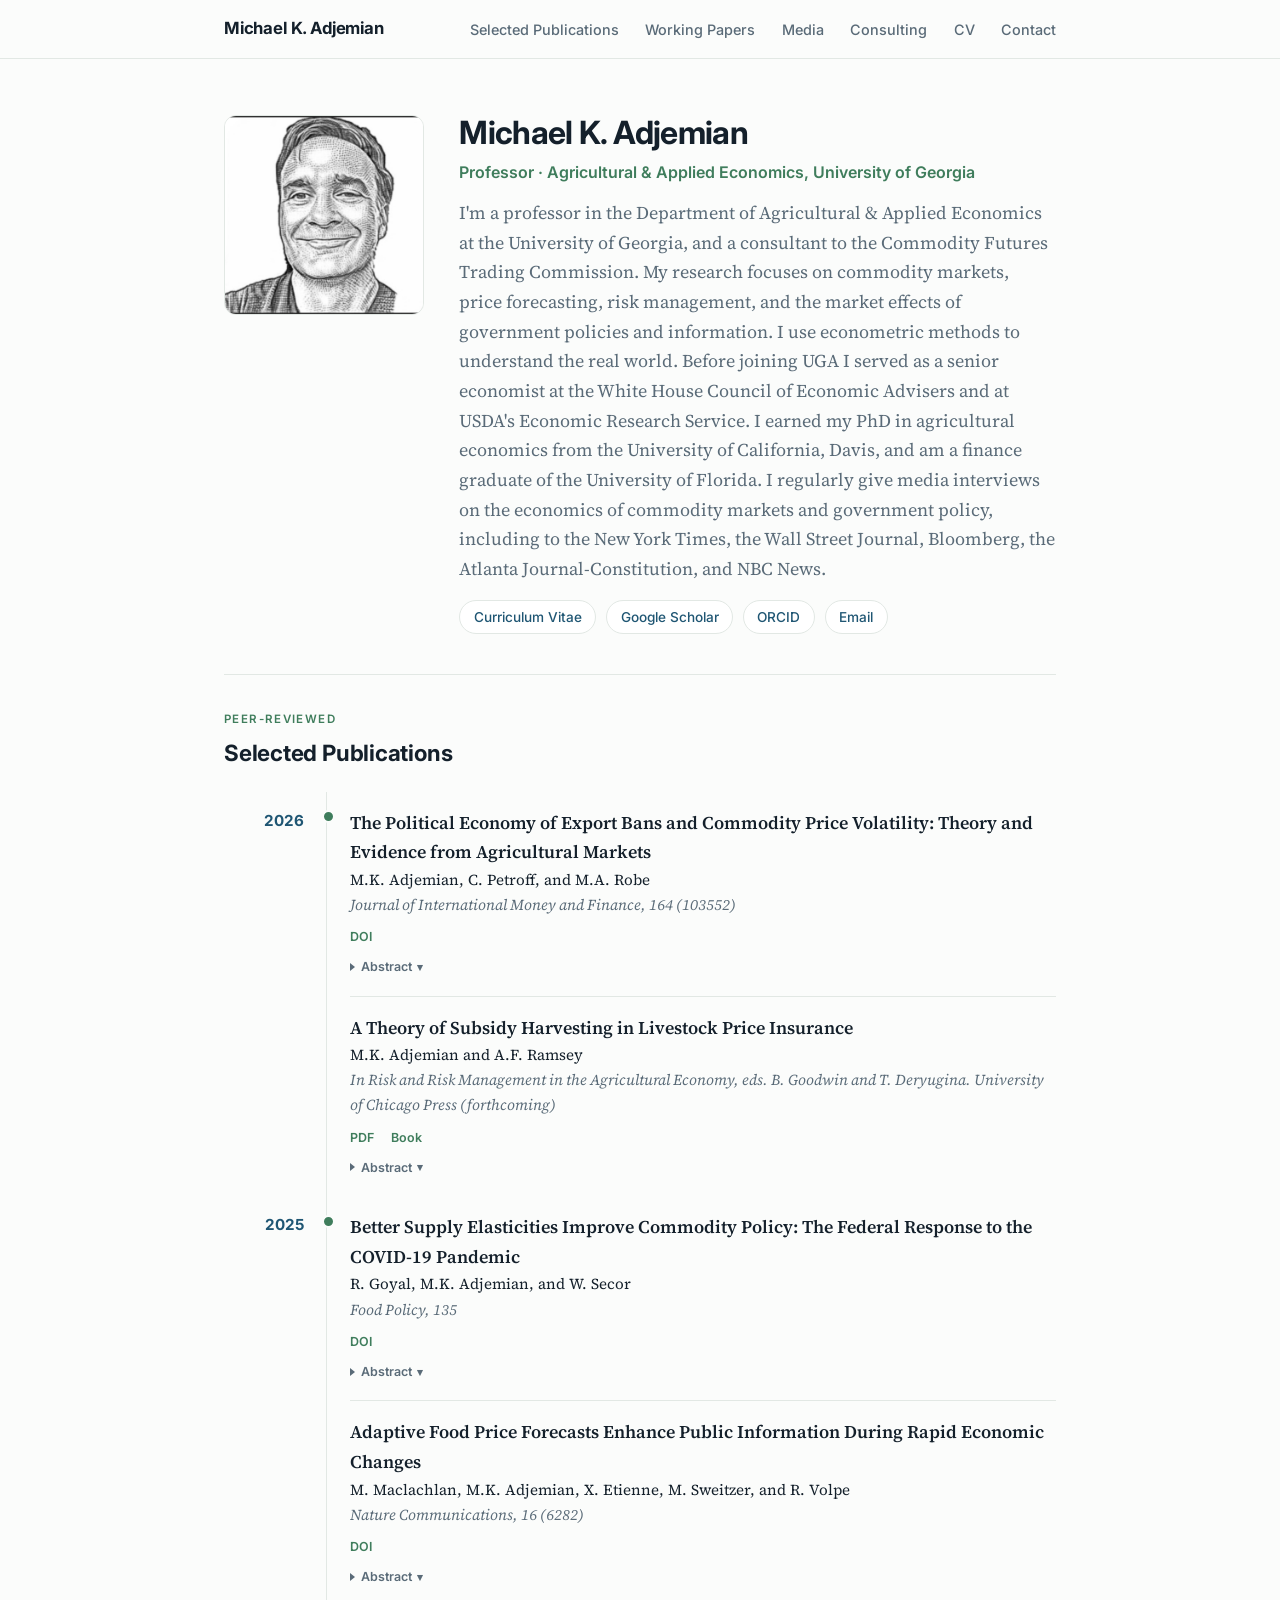
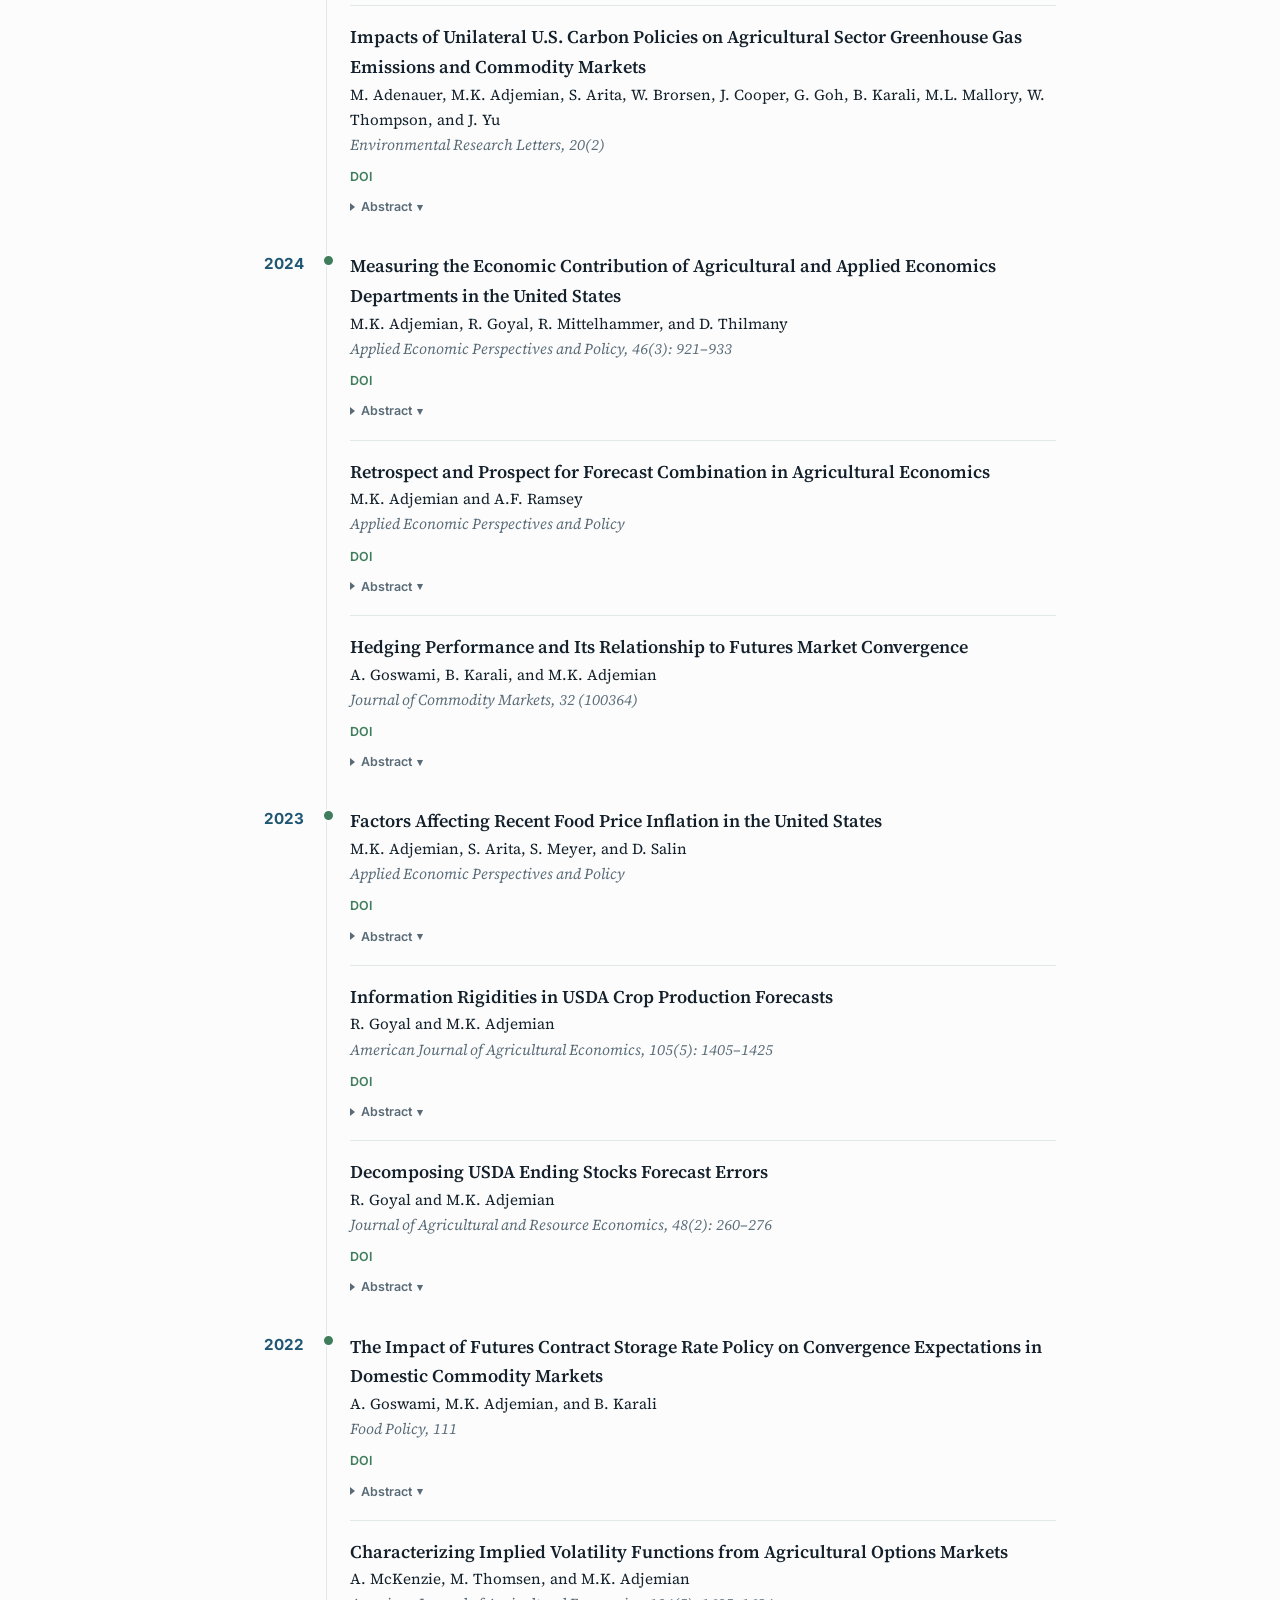
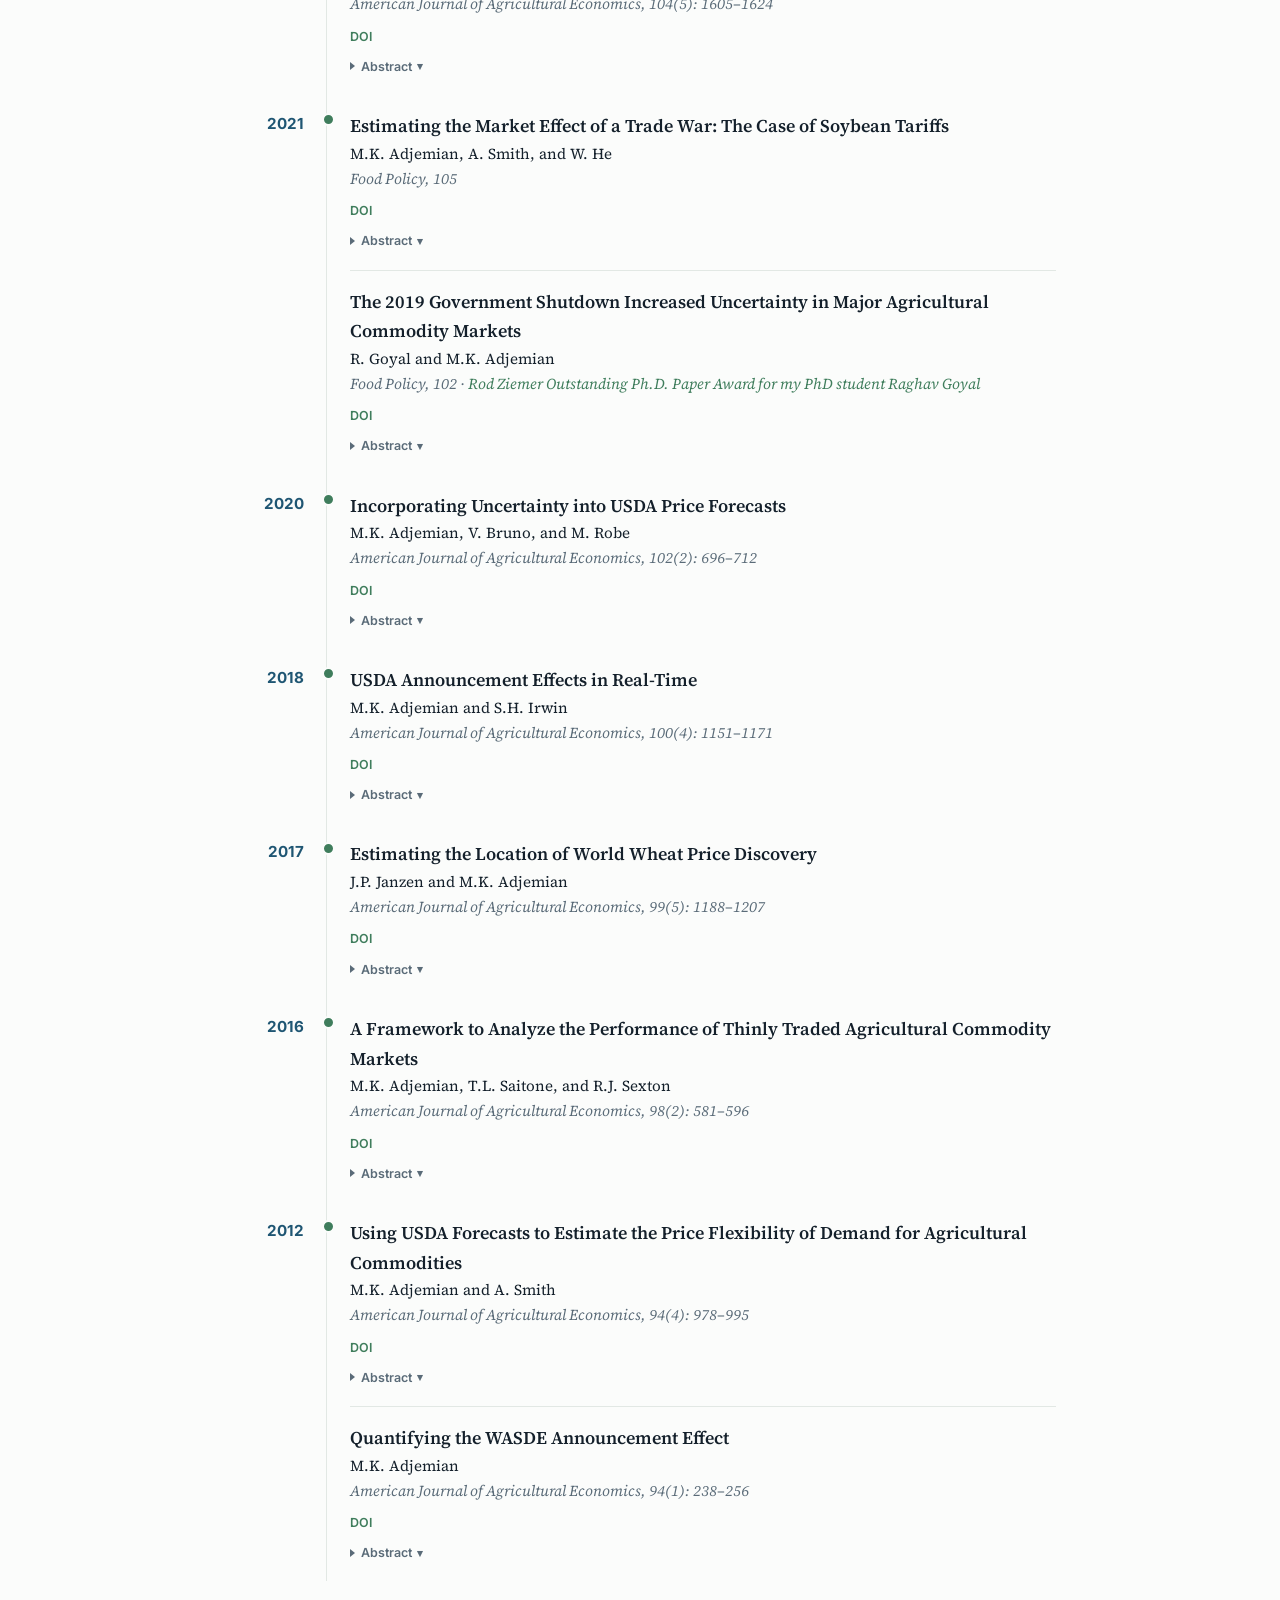
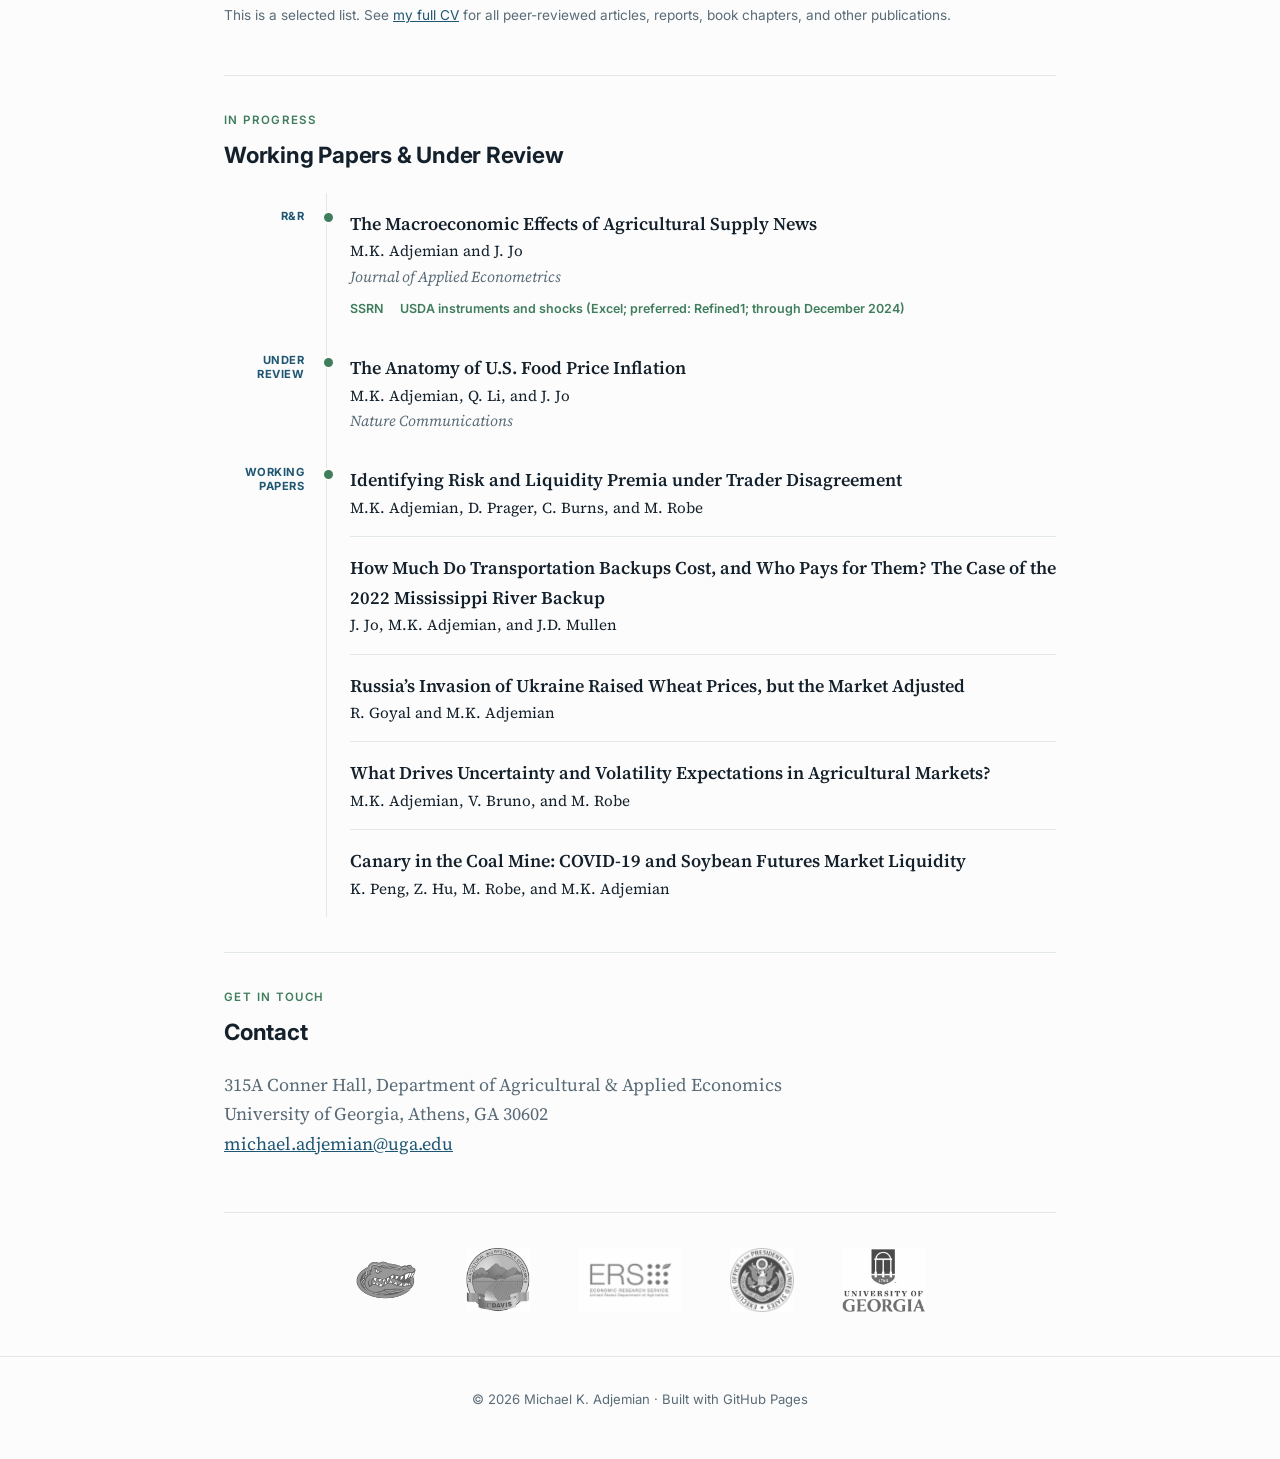
==== commit 1fbe4fb7: "Add USDA series download and update research metadata" ====
--- a/index.html
+++ b/index.html
@@ -74,7 +74,7 @@
       <div class="railcol"></div>
       <div class="items">
         <div class="pub has-abstract">
-          <div class="title">Export Bans and Commodity Price Volatility Expectations</div>
+          <div class="title">The Political Economy of Export Bans and Commodity Price Volatility: Theory and Evidence from Agricultural Markets</div>
           <div class="authors">M.K. Adjemian, C. Petroff, and M.A. Robe</div>
           <div class="venue">Journal of International Money and Finance, 164 (103552)</div>
         <div class="pub-links">
@@ -368,6 +368,7 @@
           <div class="venue">Journal of Applied Econometrics</div>
         <div class="pub-links">
           <a href="https://papers.ssrn.com/abstract=5405106">SSRN</a>
+          <a href="assets/files/USDA_instruments_and_shocks.xlsx">USDA instruments and shocks (Excel; preferred: Refined1; through December 2024)</a>
         </div>
         </div>
       </div>
@@ -393,7 +394,7 @@
         </div>
         <div class="pub">
           <div class="title">How Much Do Transportation Backups Cost, and Who Pays for Them? The Case of the 2022 Mississippi River Backup</div>
-          <div class="authors">M.K. Adjemian and J. Jo</div>
+          <div class="authors">J. Jo, M.K. Adjemian, and J.D. Mullen</div>
         </div>
         <div class="pub">
           <div class="title">Russia&rsquo;s Invasion of Ukraine Raised Wheat Prices, but the Market Adjusted</div>
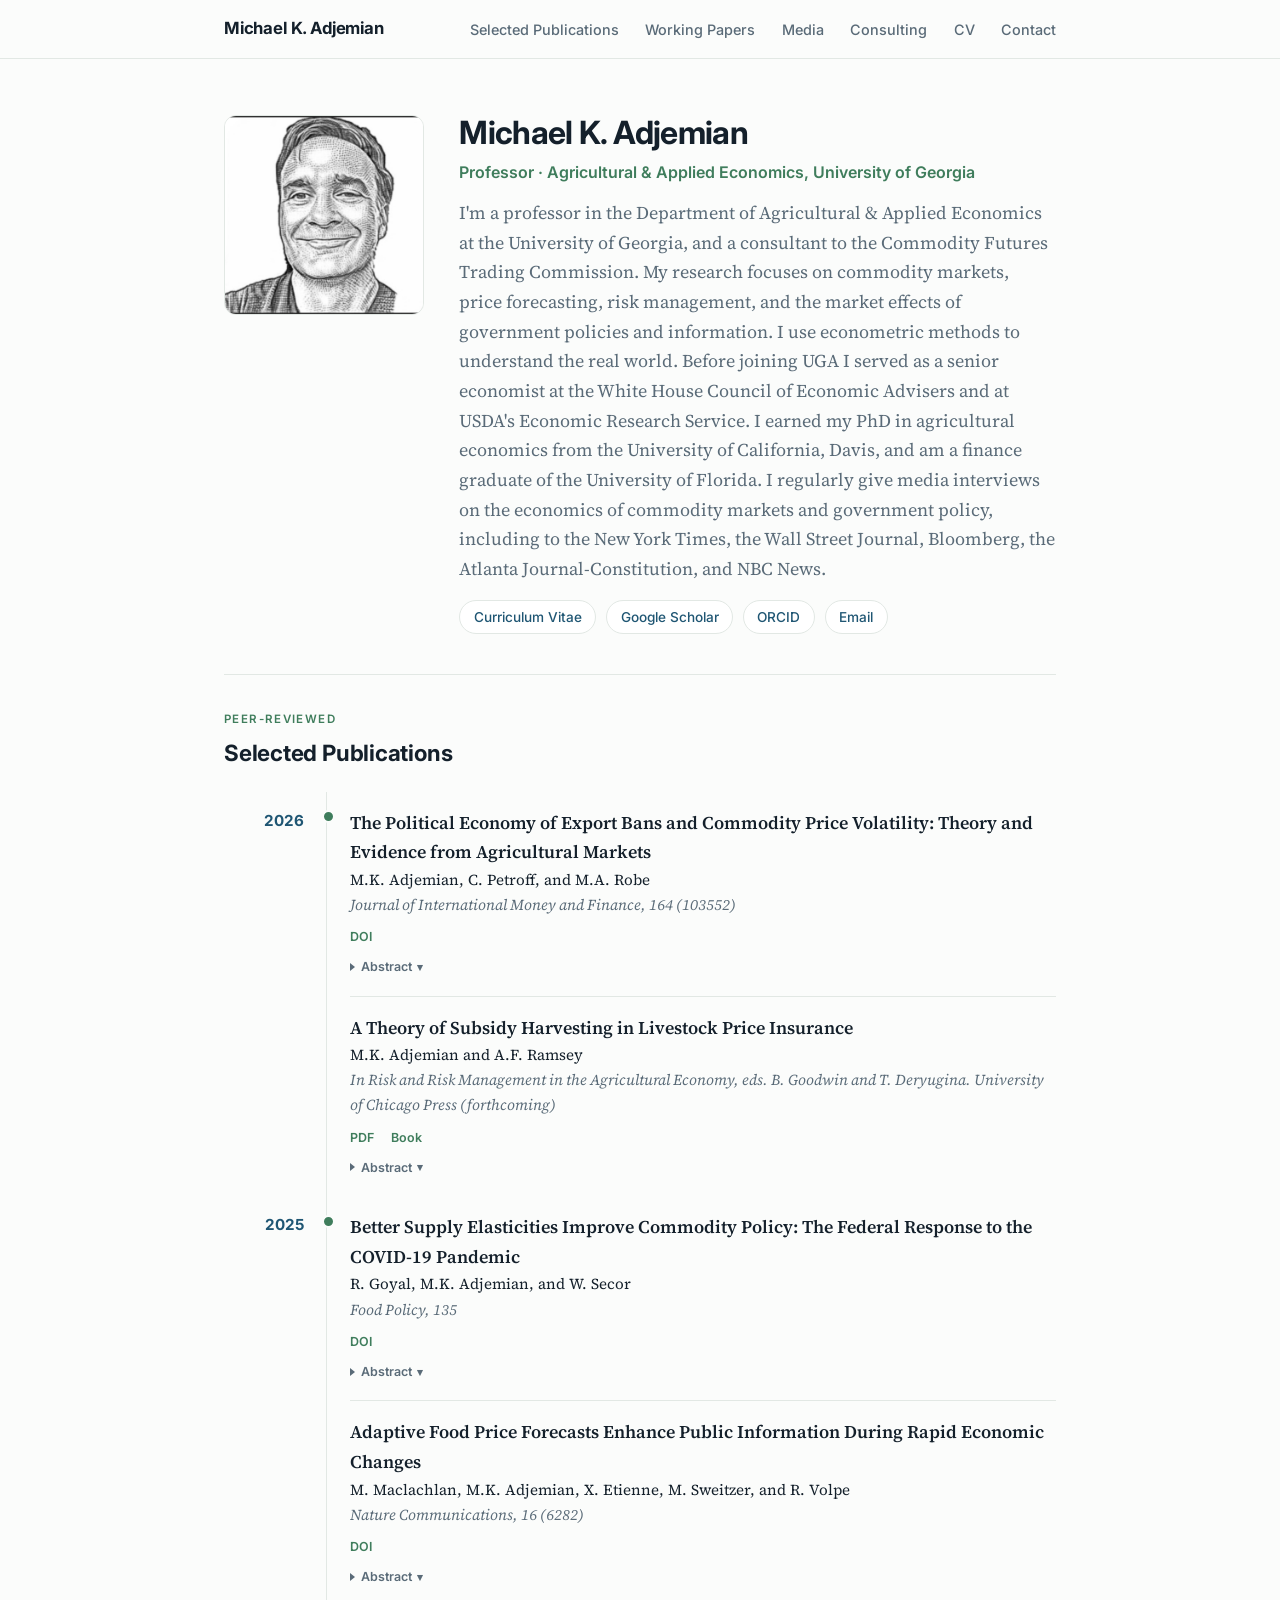
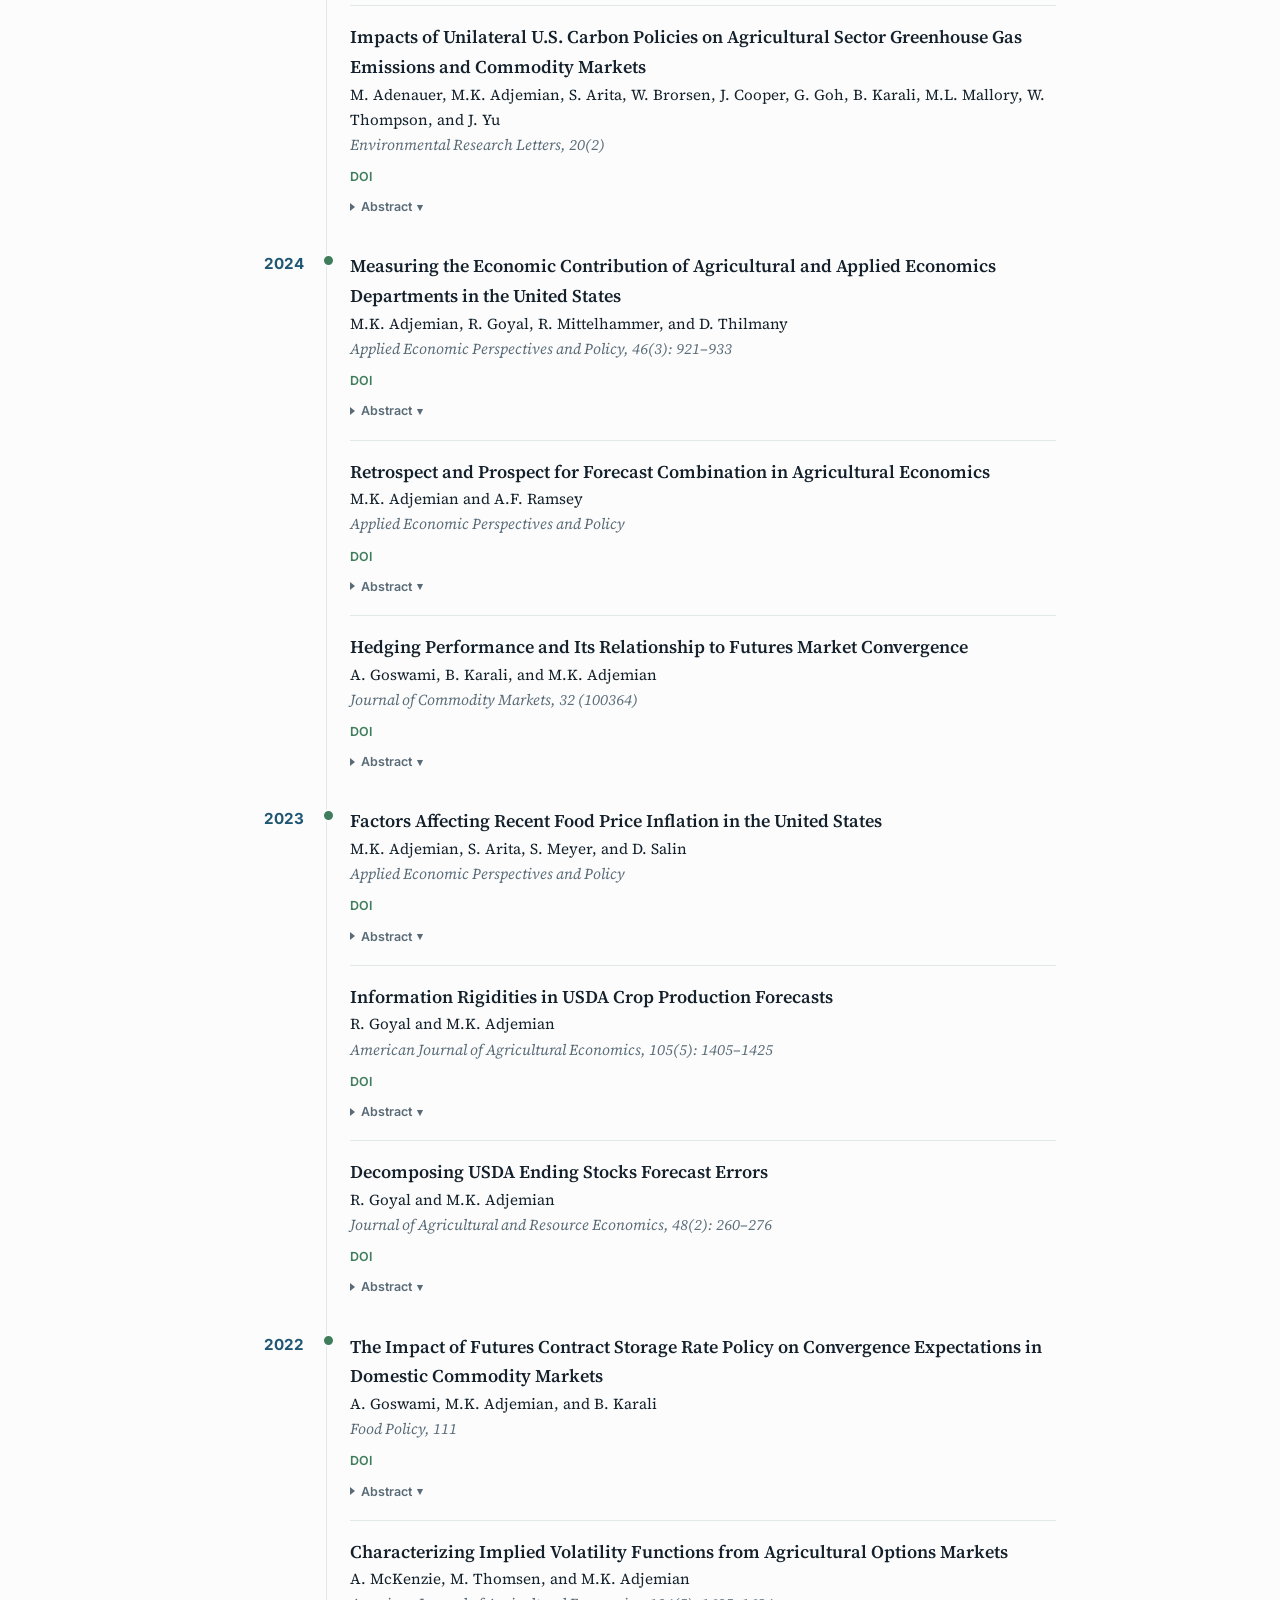
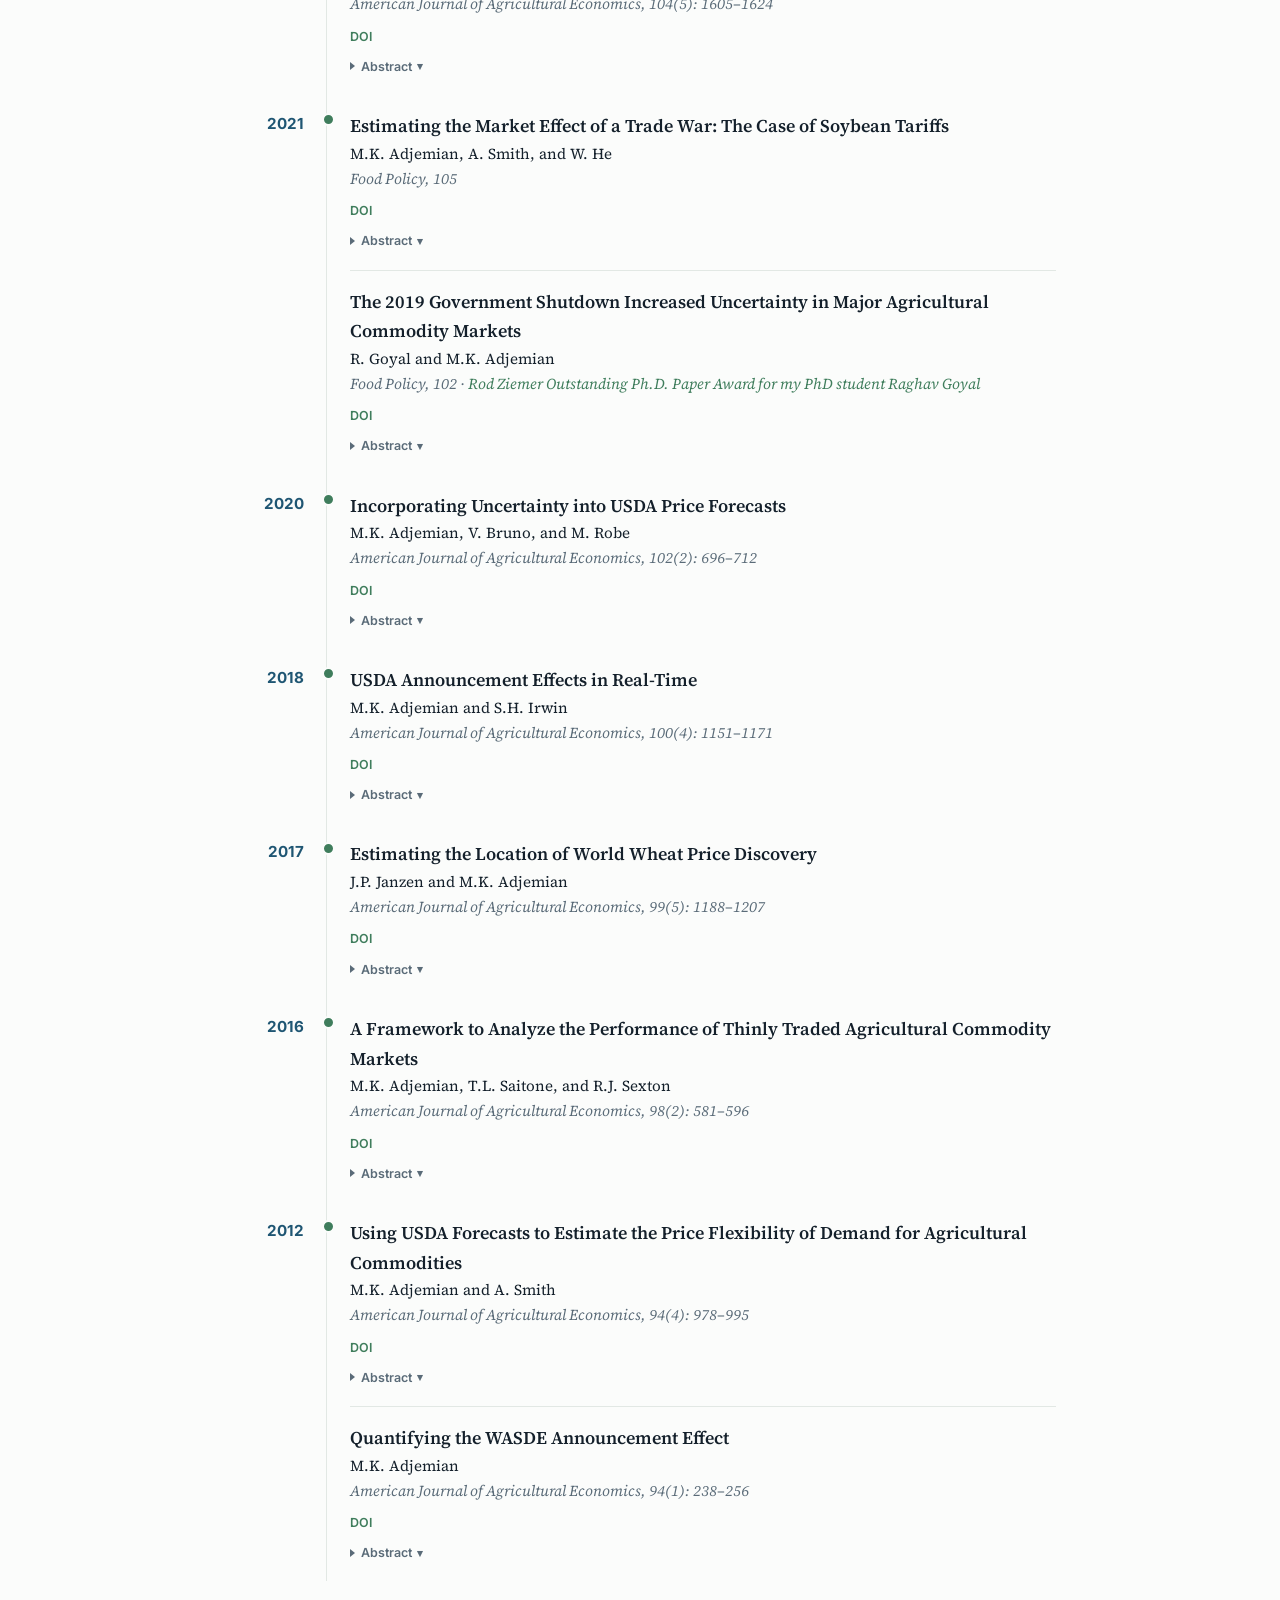
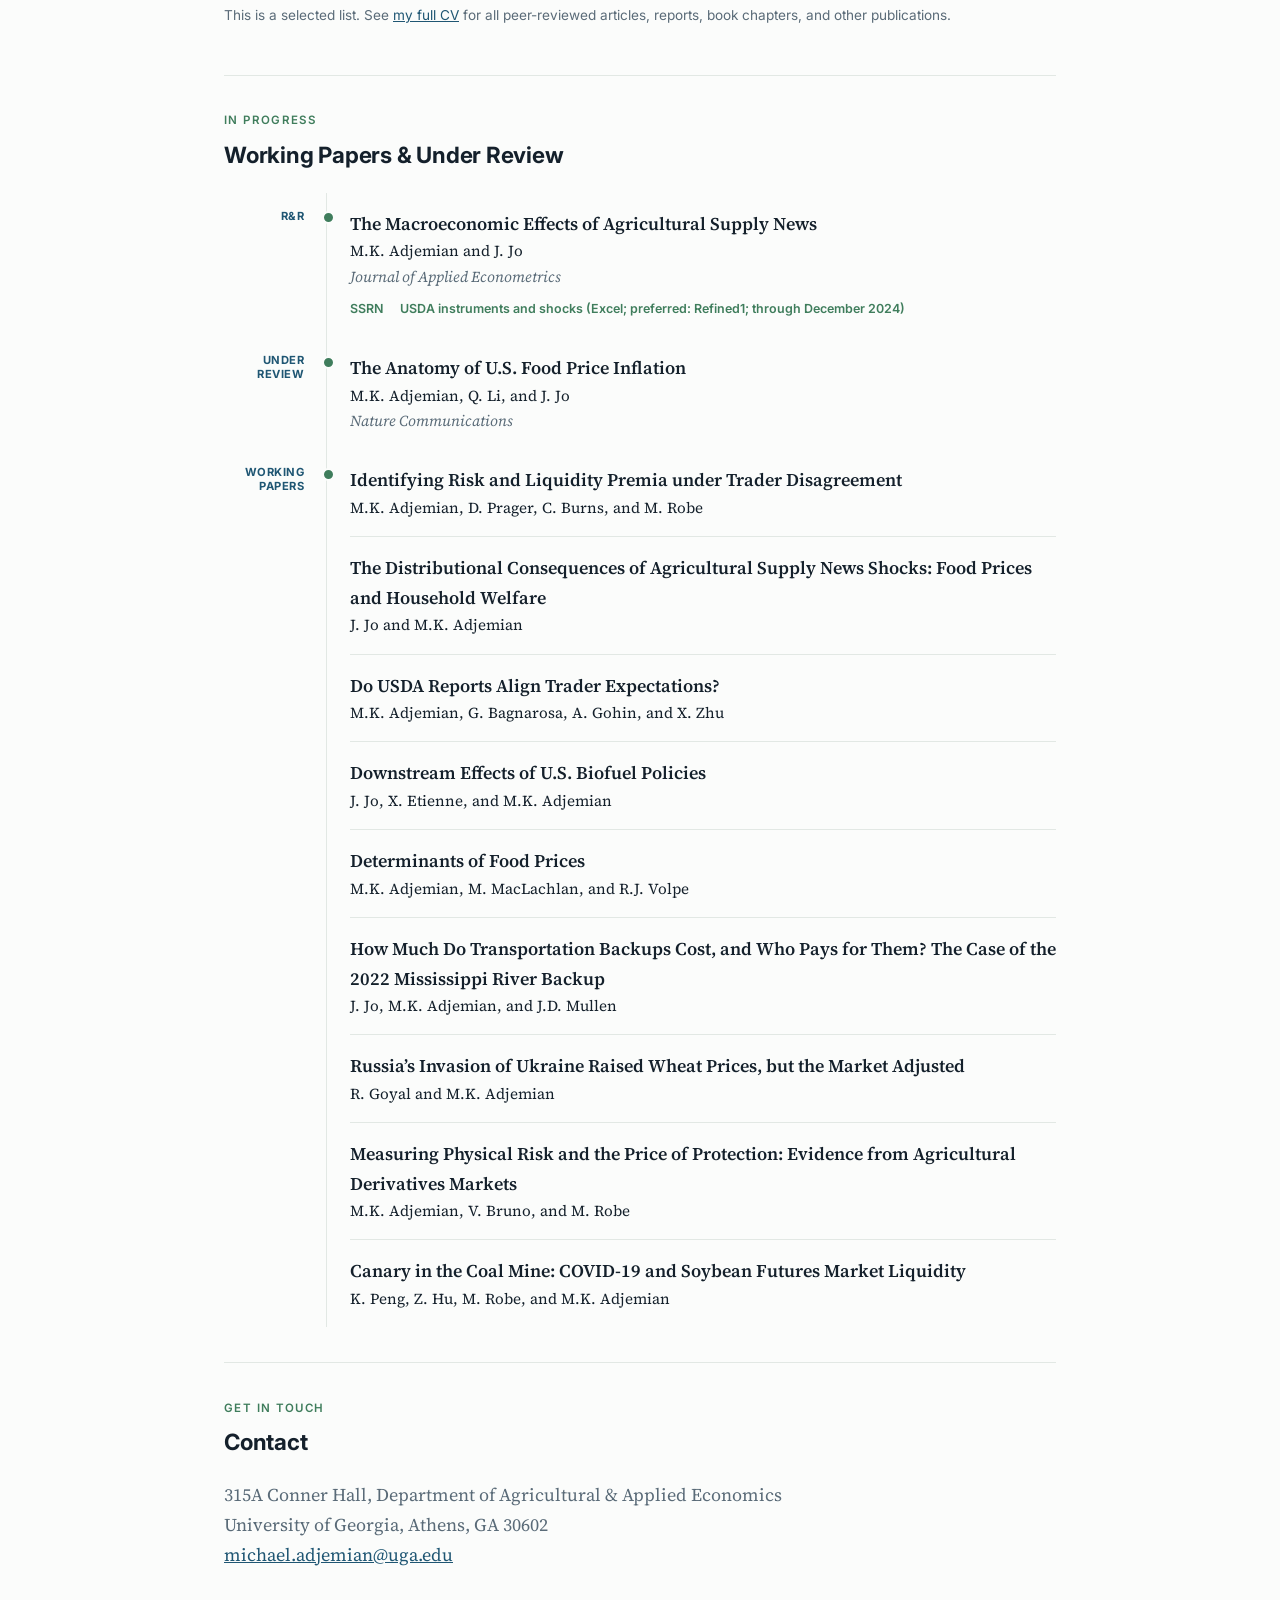
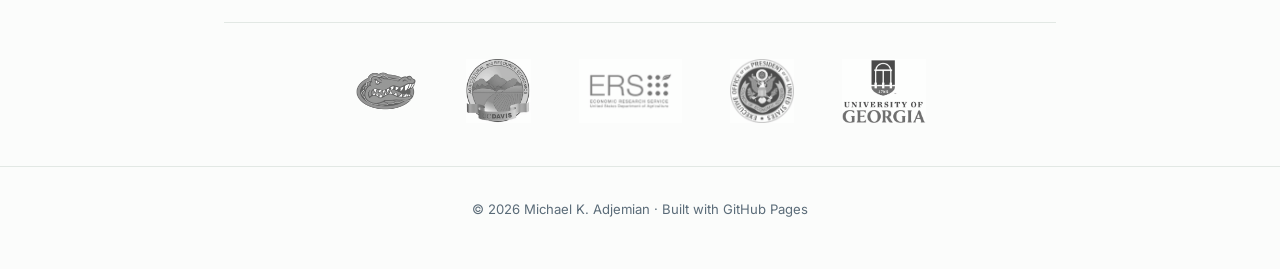
==== commit 8ece470c: "Reconcile current working papers with approved CV" ====
--- a/index.html
+++ b/index.html
@@ -393,6 +393,22 @@
           <div class="authors">M.K. Adjemian, D. Prager, C. Burns, and M. Robe</div>
         </div>
         <div class="pub">
+          <div class="title">The Distributional Consequences of Agricultural Supply News Shocks: Food Prices and Household Welfare</div>
+          <div class="authors">J. Jo and M.K. Adjemian</div>
+        </div>
+        <div class="pub">
+          <div class="title">Do USDA Reports Align Trader Expectations?</div>
+          <div class="authors">M.K. Adjemian, G. Bagnarosa, A. Gohin, and X. Zhu</div>
+        </div>
+        <div class="pub">
+          <div class="title">Downstream Effects of U.S. Biofuel Policies</div>
+          <div class="authors">J. Jo, X. Etienne, and M.K. Adjemian</div>
+        </div>
+        <div class="pub">
+          <div class="title">Determinants of Food Prices</div>
+          <div class="authors">M.K. Adjemian, M. MacLachlan, and R.J. Volpe</div>
+        </div>
+        <div class="pub">
           <div class="title">How Much Do Transportation Backups Cost, and Who Pays for Them? The Case of the 2022 Mississippi River Backup</div>
           <div class="authors">J. Jo, M.K. Adjemian, and J.D. Mullen</div>
         </div>
@@ -401,7 +417,7 @@
           <div class="authors">R. Goyal and M.K. Adjemian</div>
         </div>
         <div class="pub">
-          <div class="title">What Drives Uncertainty and Volatility Expectations in Agricultural Markets?</div>
+          <div class="title">Measuring Physical Risk and the Price of Protection: Evidence from Agricultural Derivatives Markets</div>
           <div class="authors">M.K. Adjemian, V. Bruno, and M. Robe</div>
         </div>
         <div class="pub">
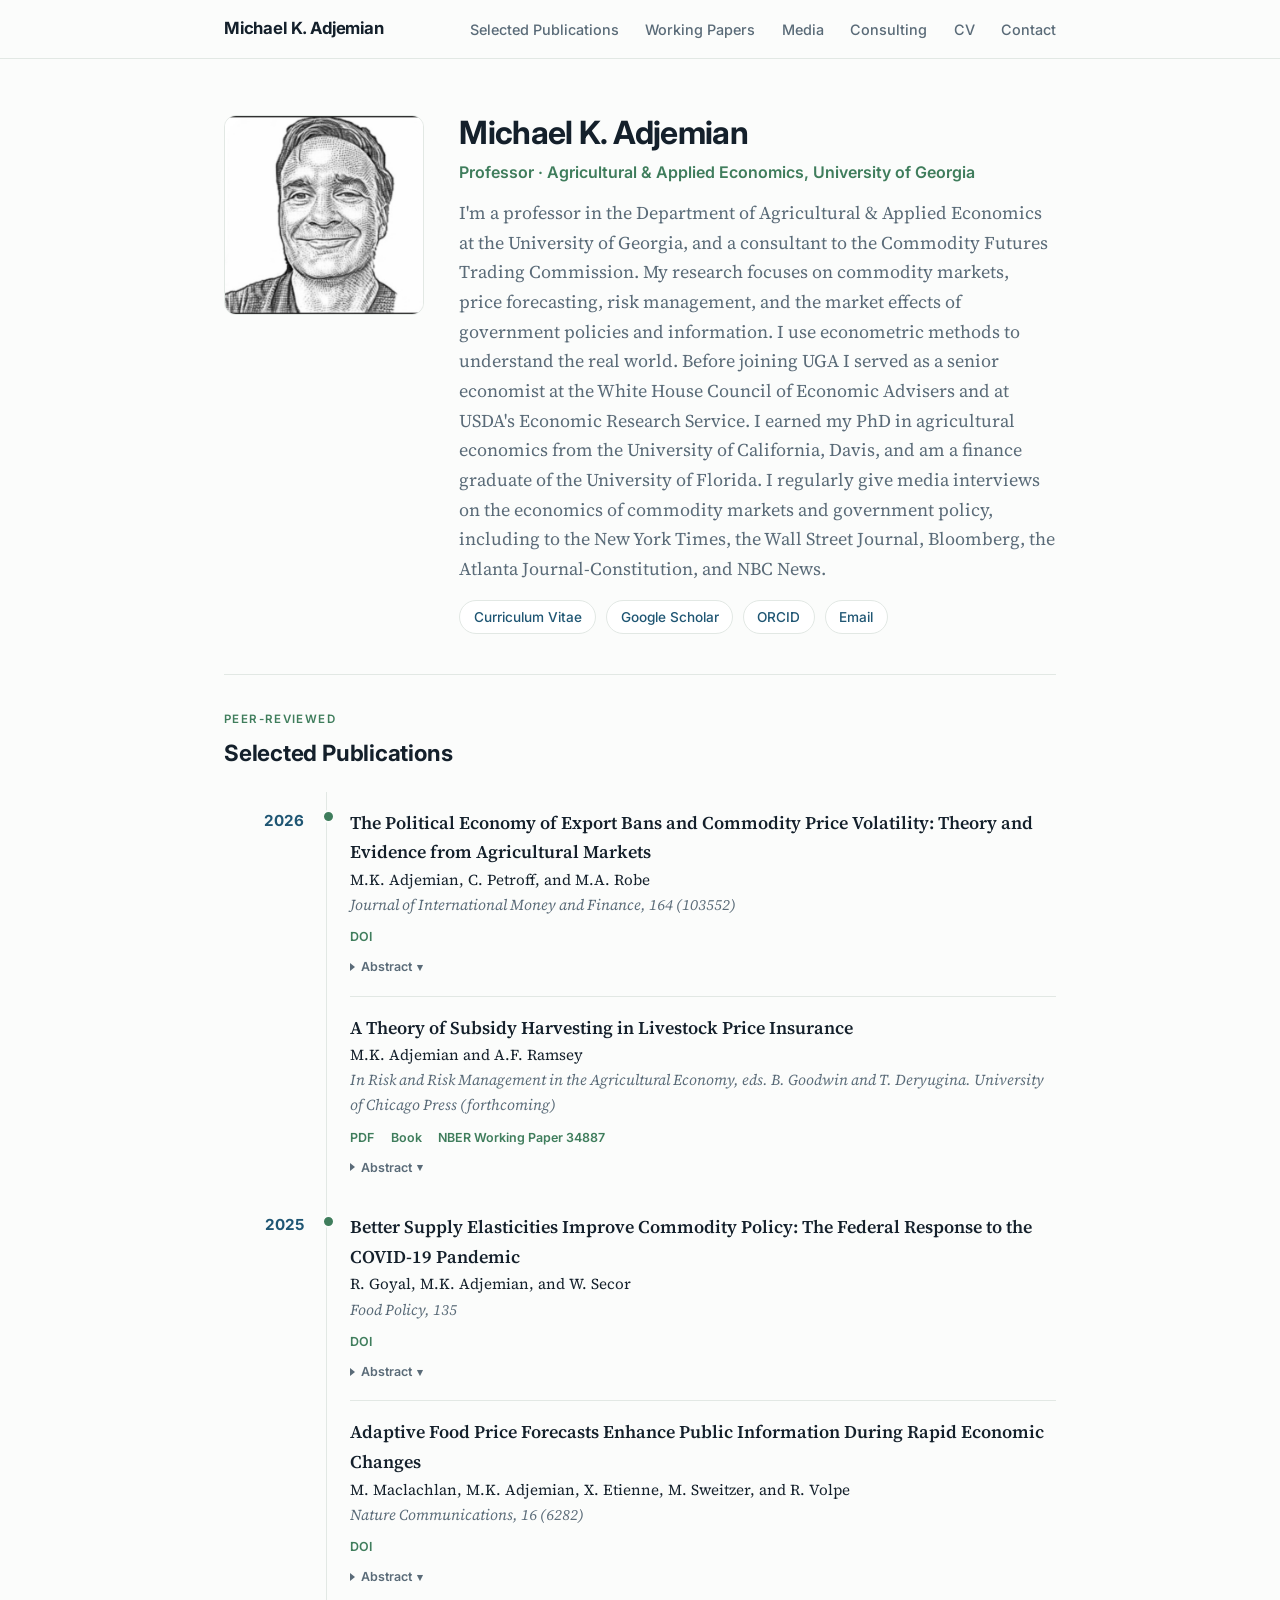
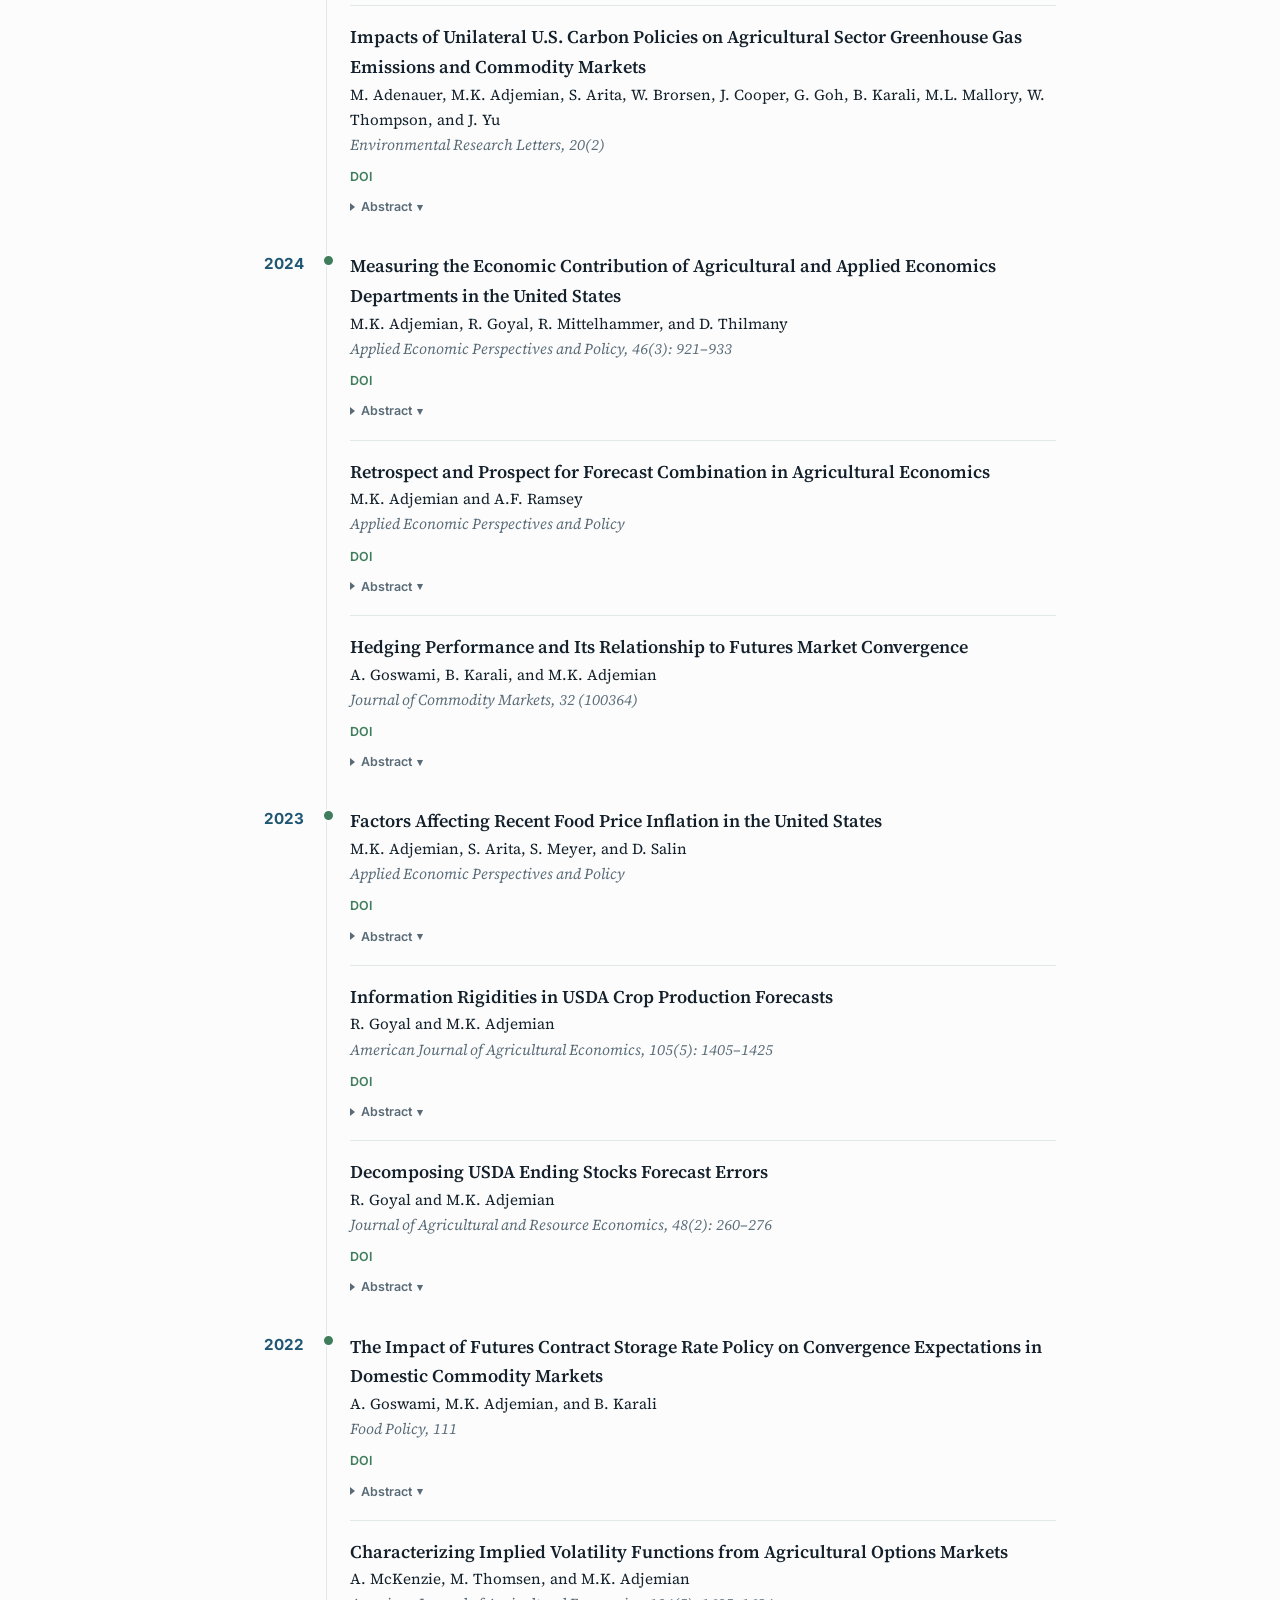
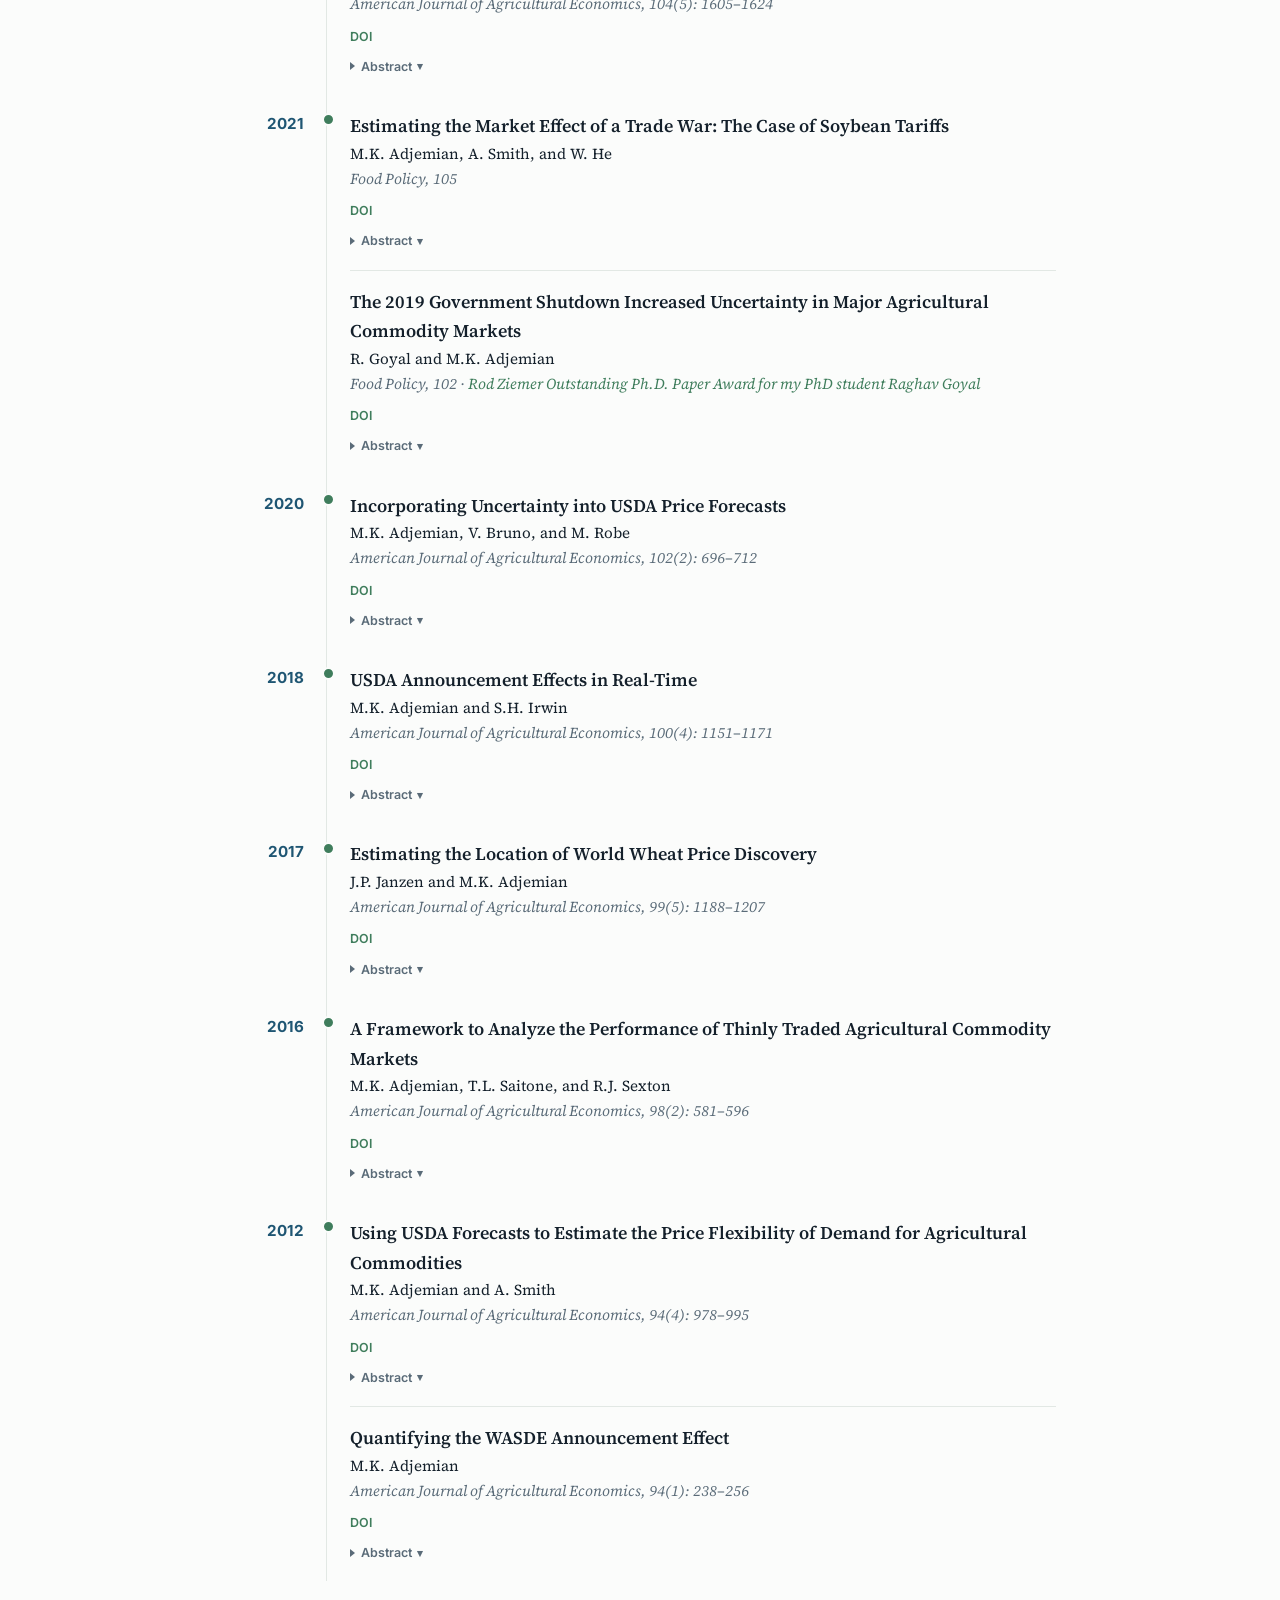
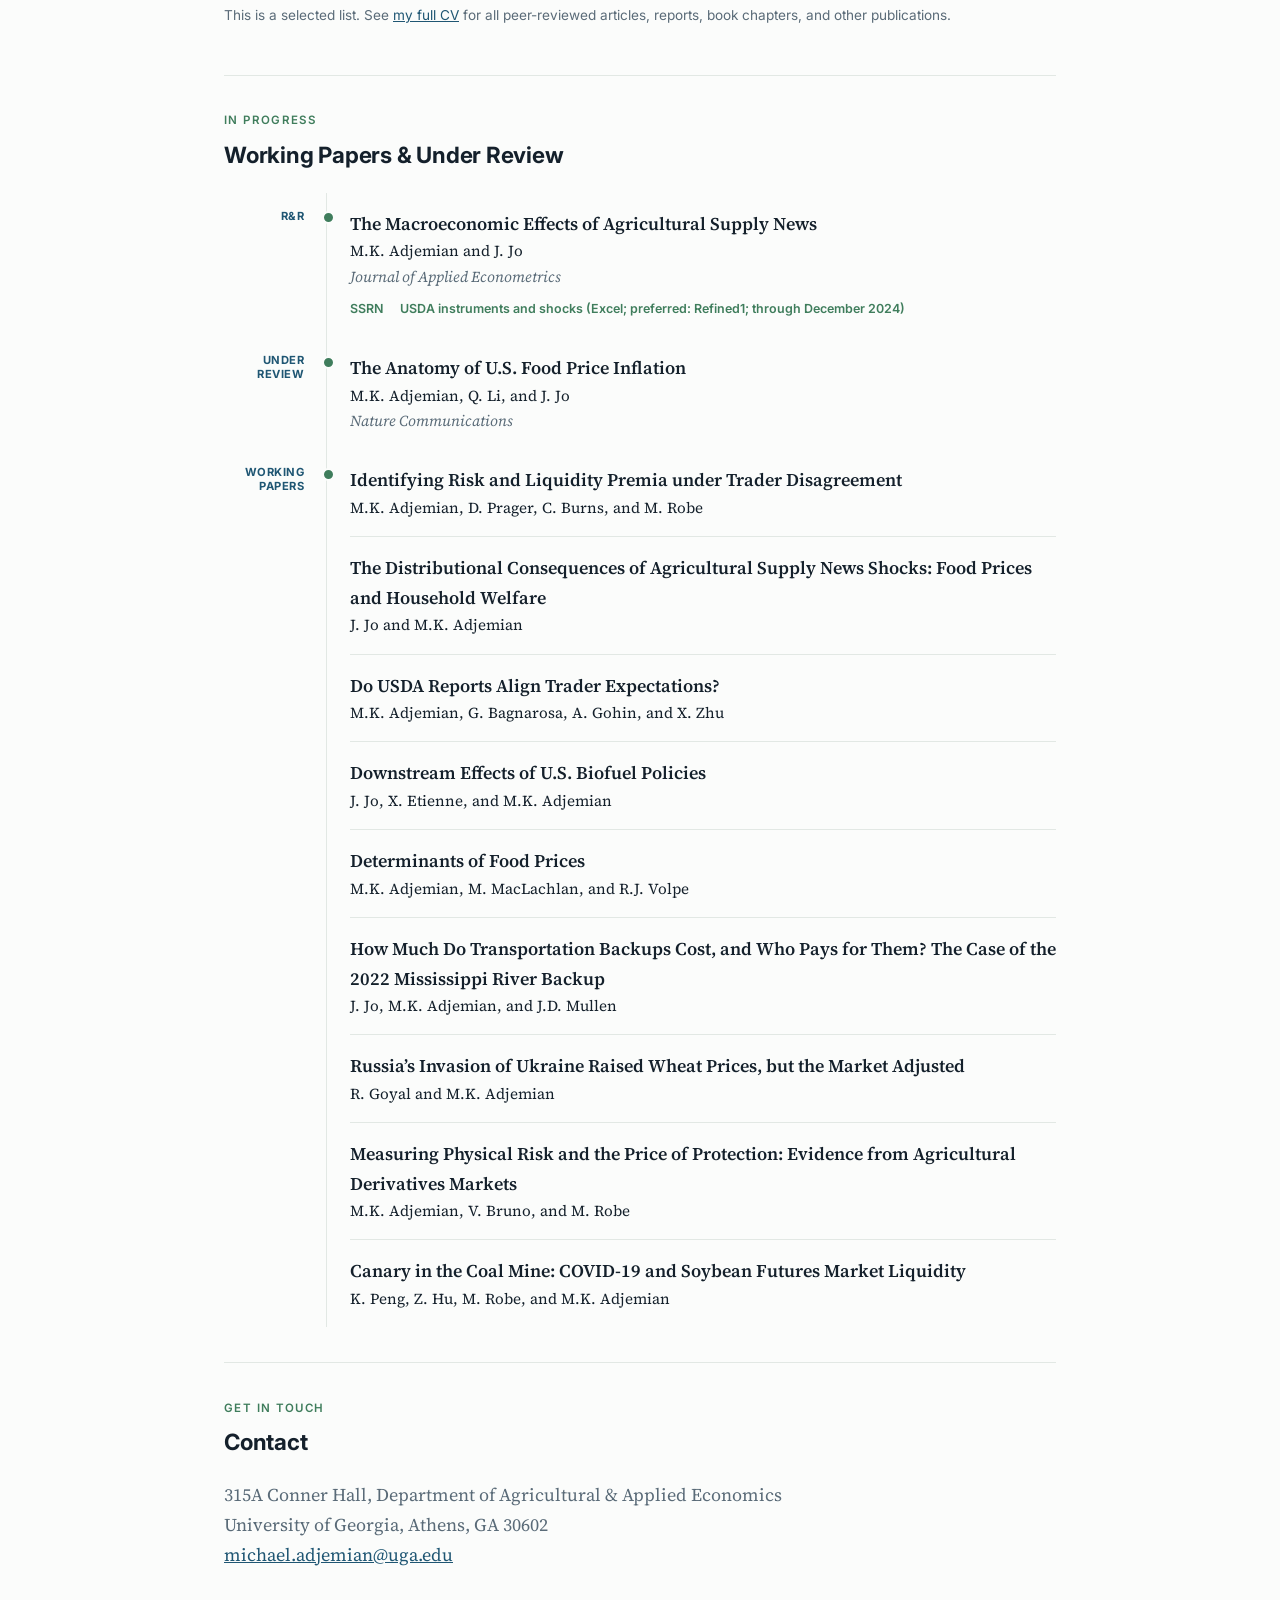
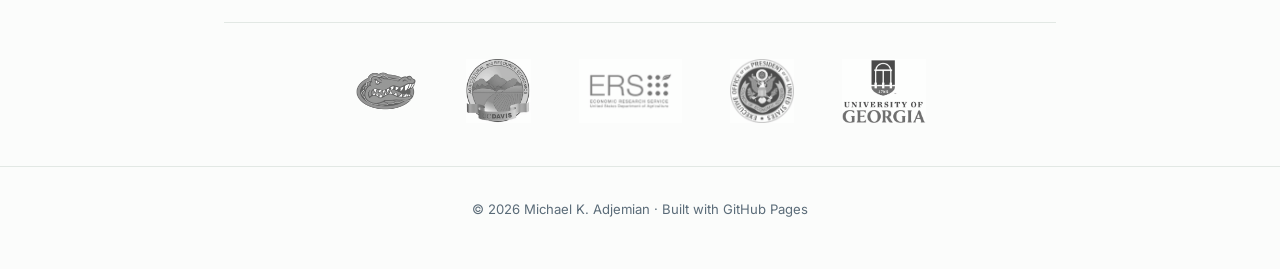
==== commit 34a5ae34: "Link Ramsey chapter to its NBER working-paper record" ====
--- a/index.html
+++ b/index.html
@@ -90,6 +90,7 @@
         <div class="pub-links">
           <a href="assets/files/Subsidy_Harvesting.pdf">PDF</a>
           <a href="https://www.nber.org/books-and-chapters/risk-and-risk-management-agricultural-economy">Book</a>
+          <a href="https://www.nber.org/papers/w34887">NBER Working Paper 34887</a>
         </div>
           <button class="abstract-toggle" aria-expanded="false"><span class="chev"></span> Abstract</button>
           <div class="abstract-wrap"><div><div class="abstract">USDA designed the Livestock Risk Protection (LRP) program to help producers insure against declining prices for fed cattle, feeder cattle, and swine. Prices in derivatives markets determine program indemnities, making LRP policies similar to put options. Beginning in 2019, USDA made several changes to the program to encourage producer take-up, including increased premium subsidies. We introduce a theoretical model to show that subsidizing LRP premiums can invite producers to &ldquo;subsidy harvest,&rdquo; i.e., extract the government's premium subsidy by offsetting the policy in a derivatives market&mdash;potentially removing the downside protection the program was intended to provide. The subsidy harvest is a rent transfer and costlier than a direct payment because it requires administrative oversight and federally subsidized delivery through approved insurance providers. According to the model, the government's premium subsidy leads producers to favor LRP-oriented strategies over market options alone, while their choice to offset actual risk protection using options depends on individual risk tolerance, transaction costs, and margin costs. As a result, subsidizing livestock insurance may crowd out producers' trading of market options, unless it also invites subsidy harvesting.</div></div></div>
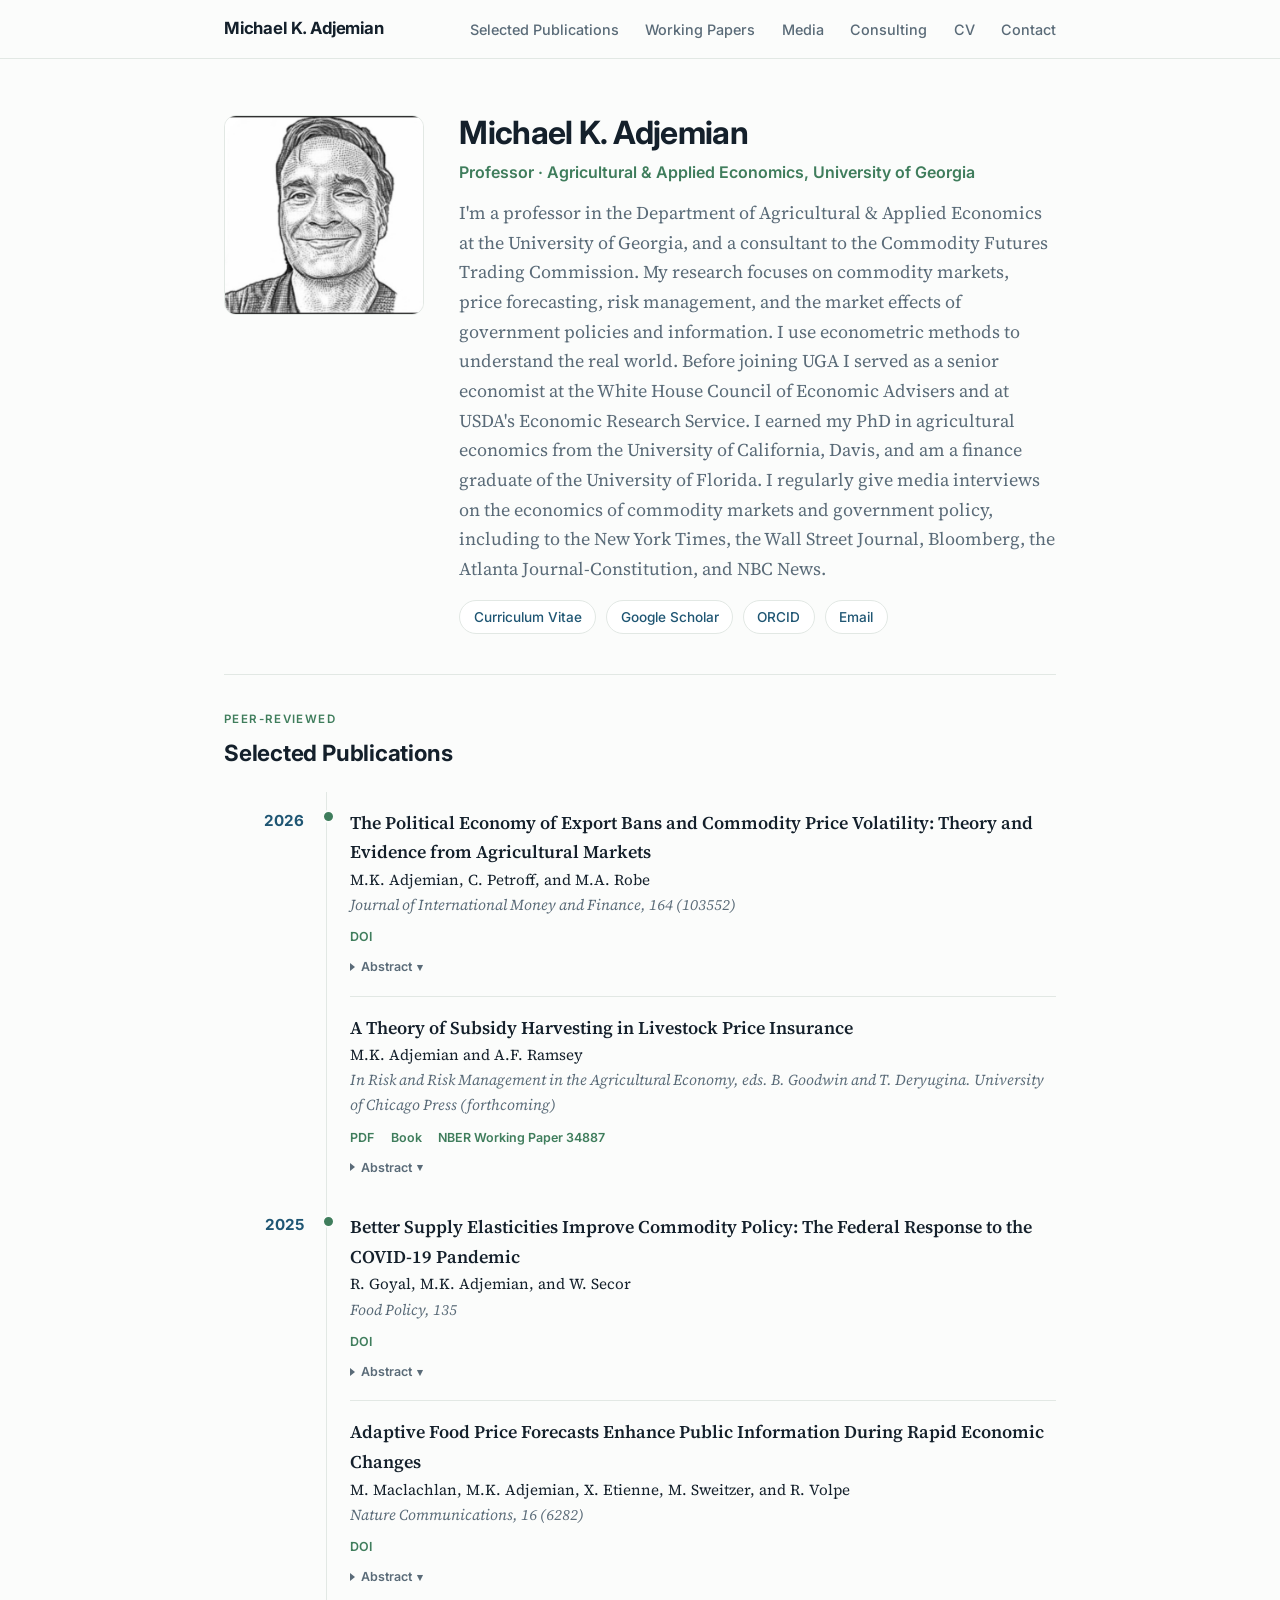
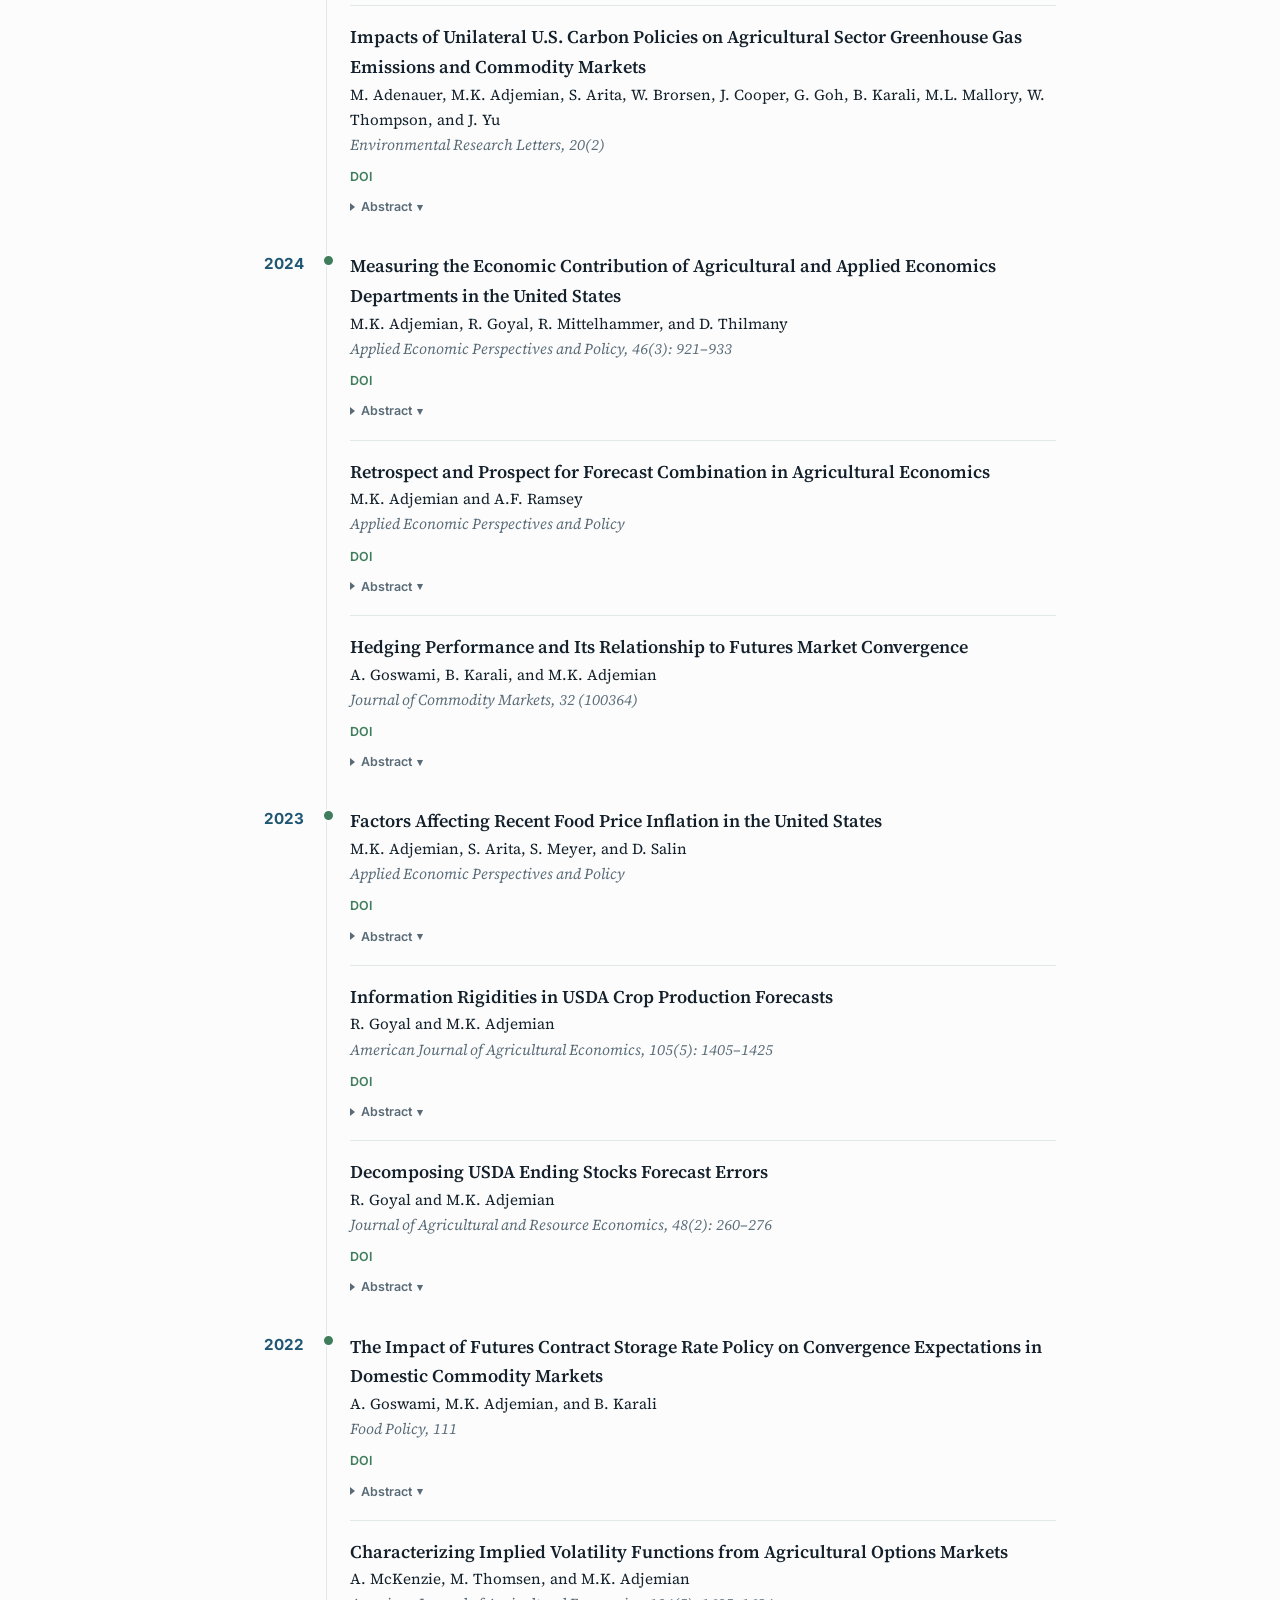
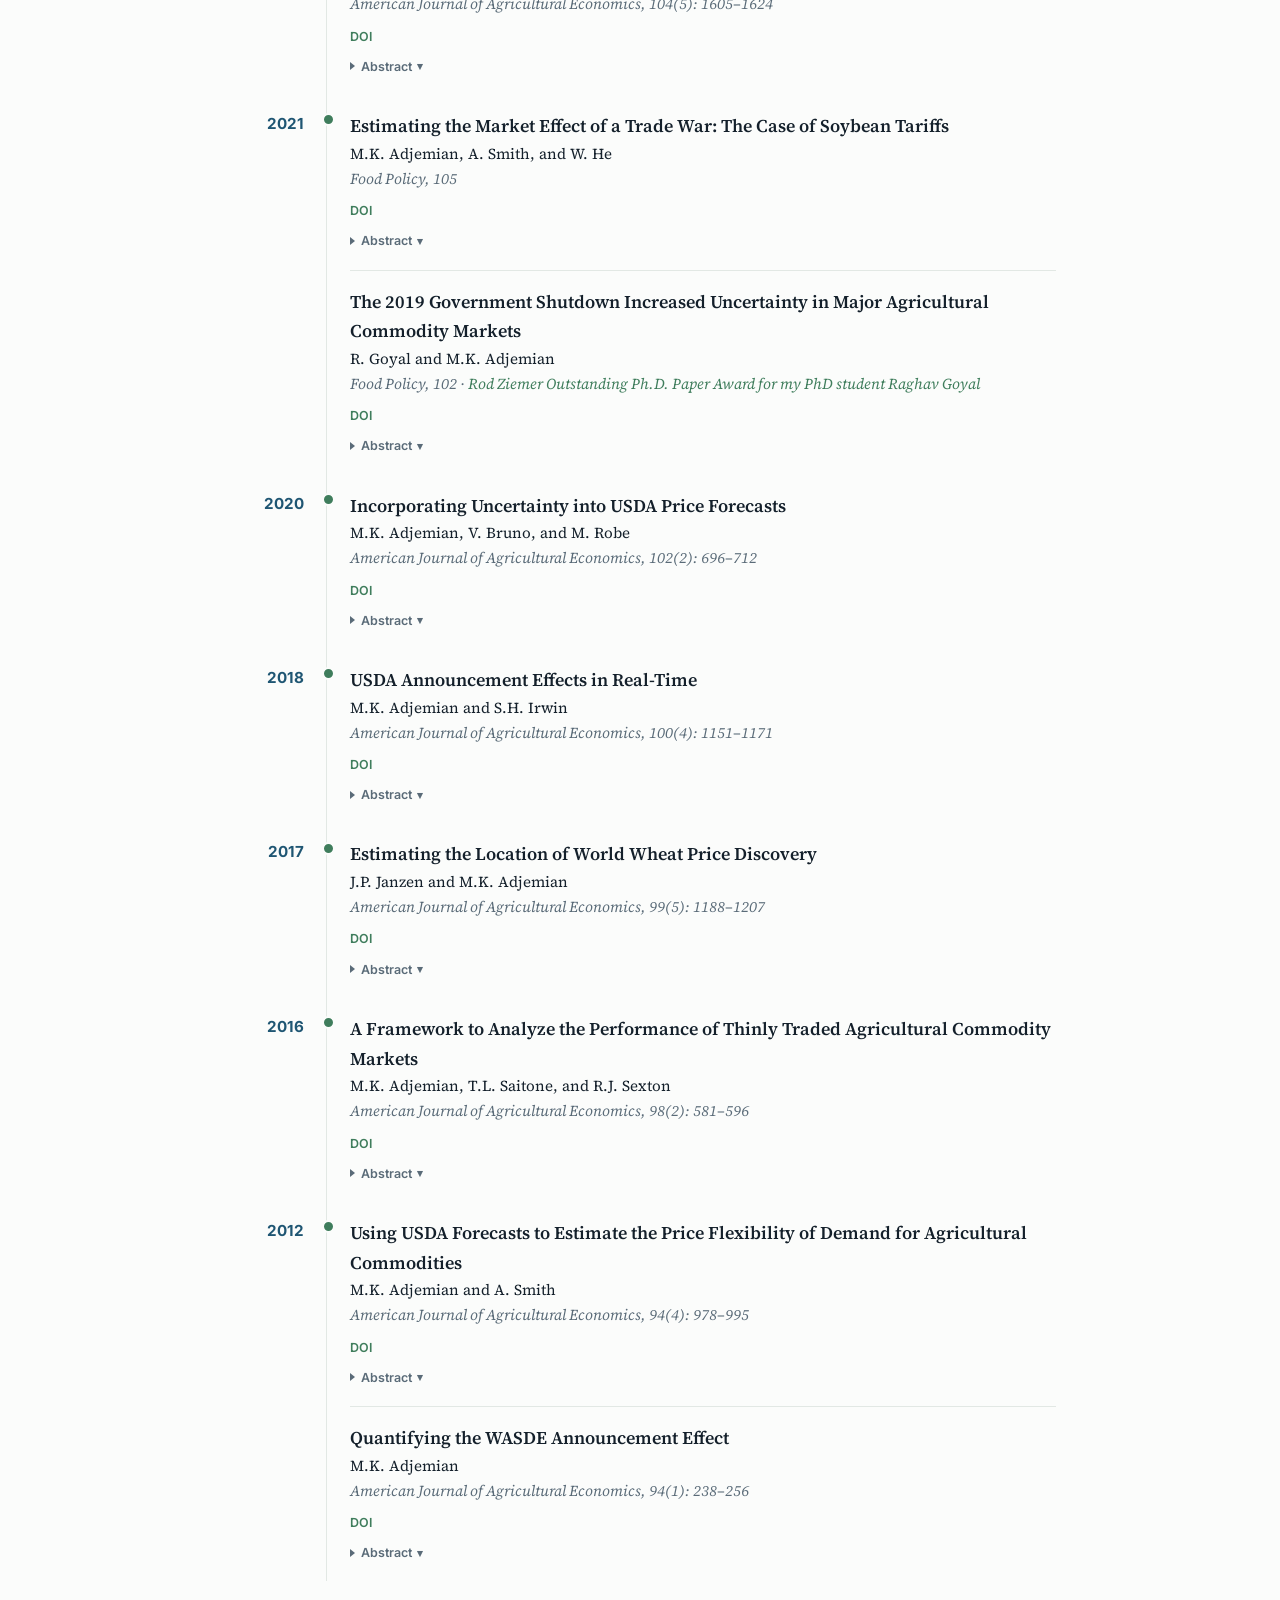
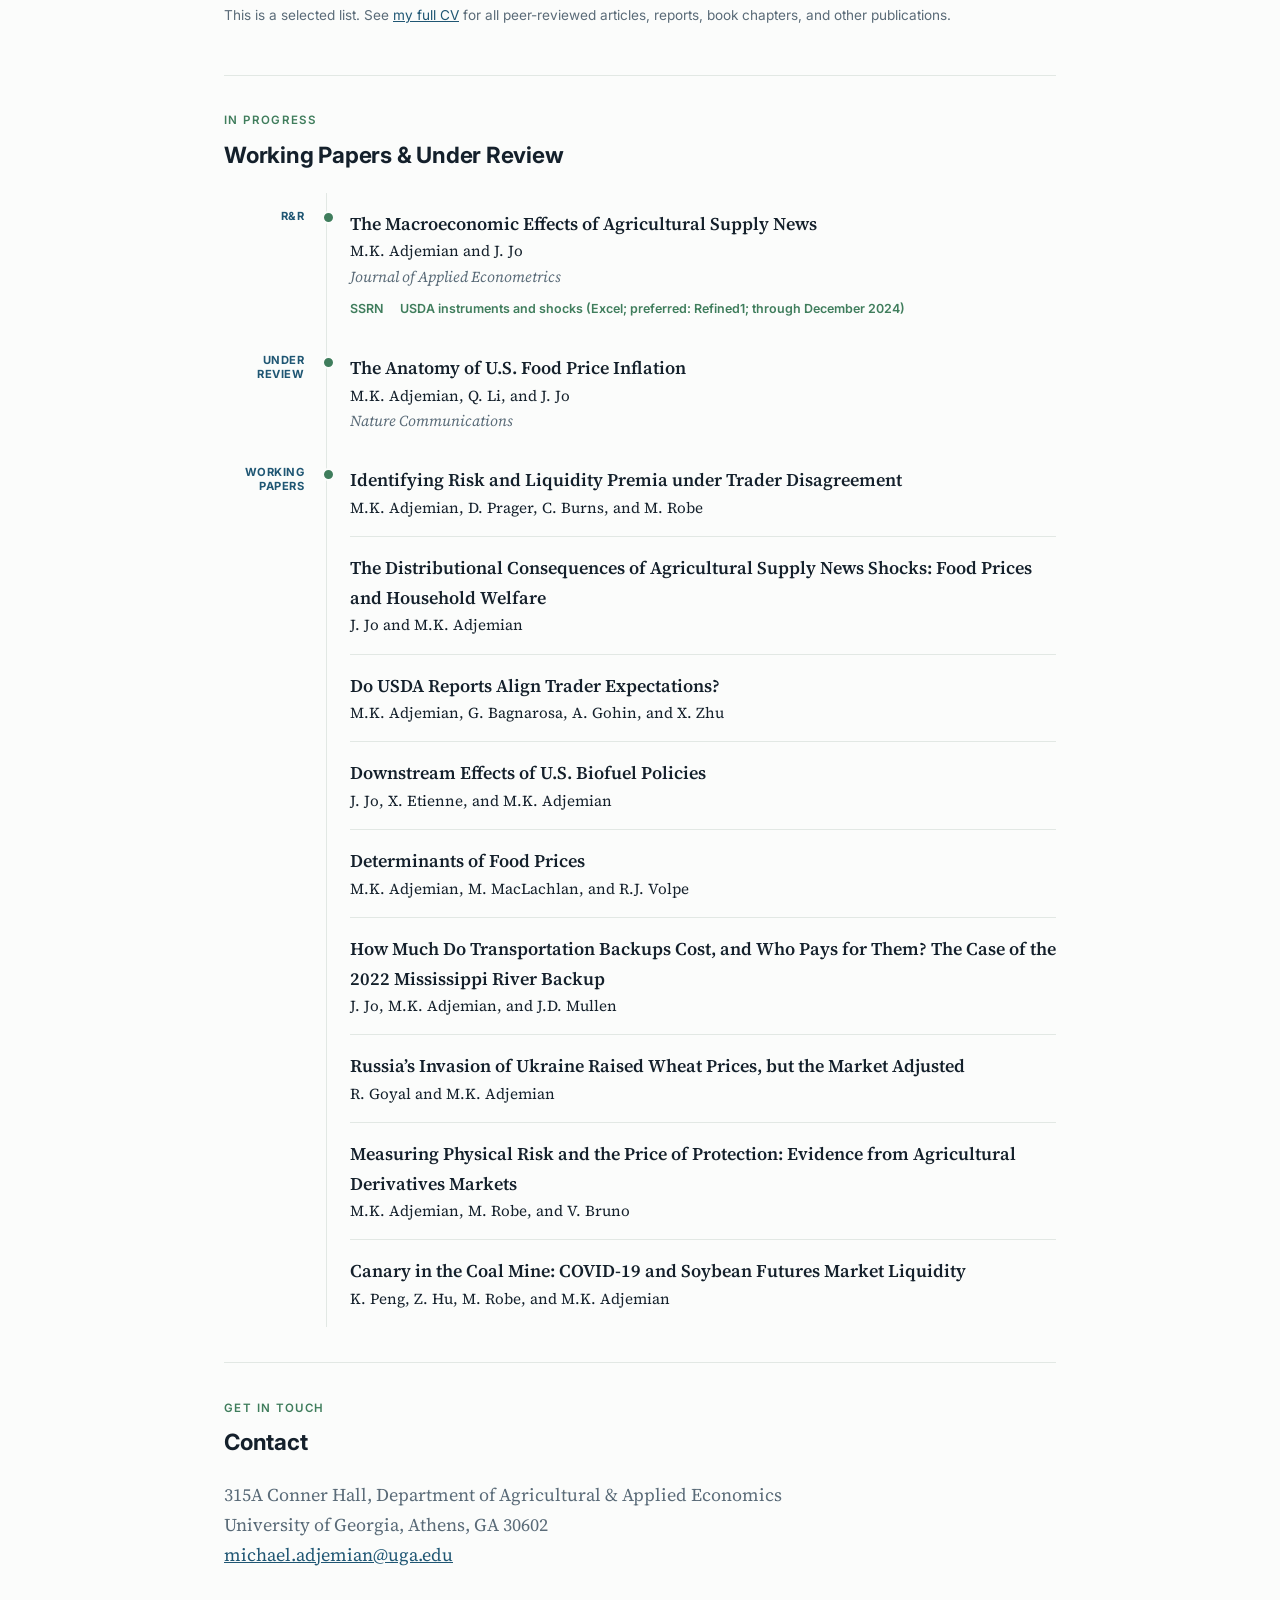
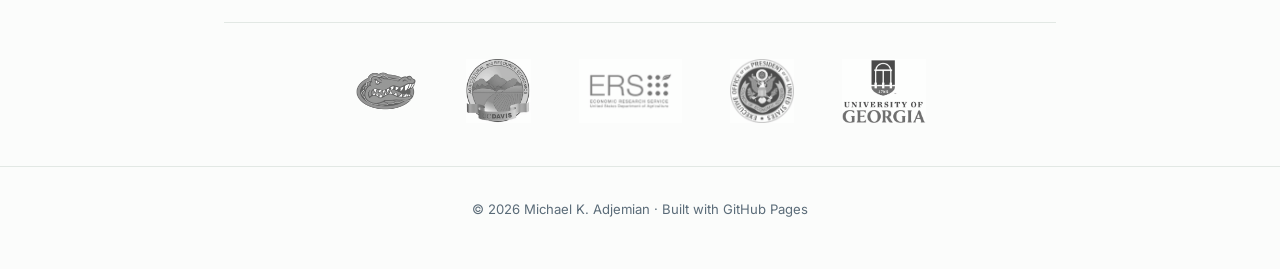
==== commit 571a5ecc: "Use confirmed Adjemian, Robe, Bruno author order" ====
--- a/index.html
+++ b/index.html
@@ -419,7 +419,7 @@
         </div>
         <div class="pub">
           <div class="title">Measuring Physical Risk and the Price of Protection: Evidence from Agricultural Derivatives Markets</div>
-          <div class="authors">M.K. Adjemian, V. Bruno, and M. Robe</div>
+          <div class="authors">M.K. Adjemian, M. Robe, and V. Bruno</div>
         </div>
         <div class="pub">
           <div class="title">Canary in the Coal Mine: COVID-19 and Soybean Futures Market Liquidity</div>
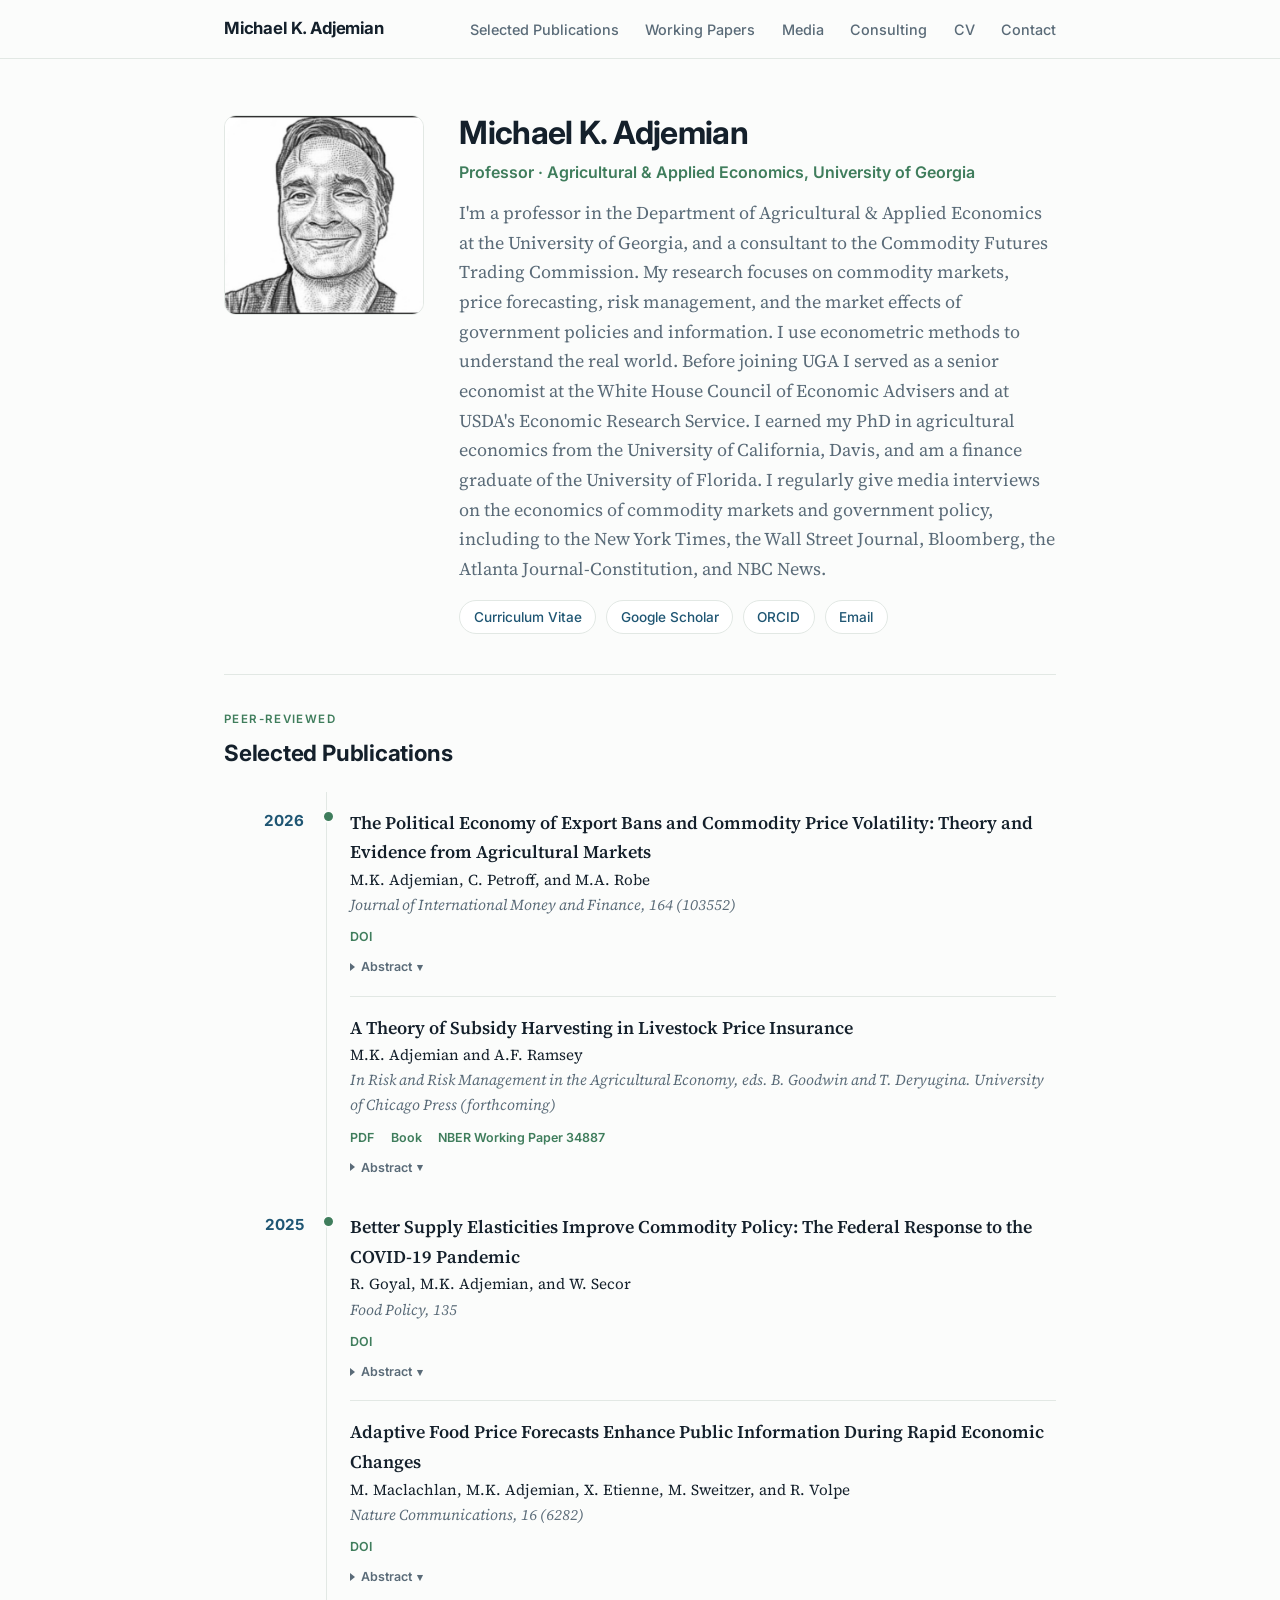
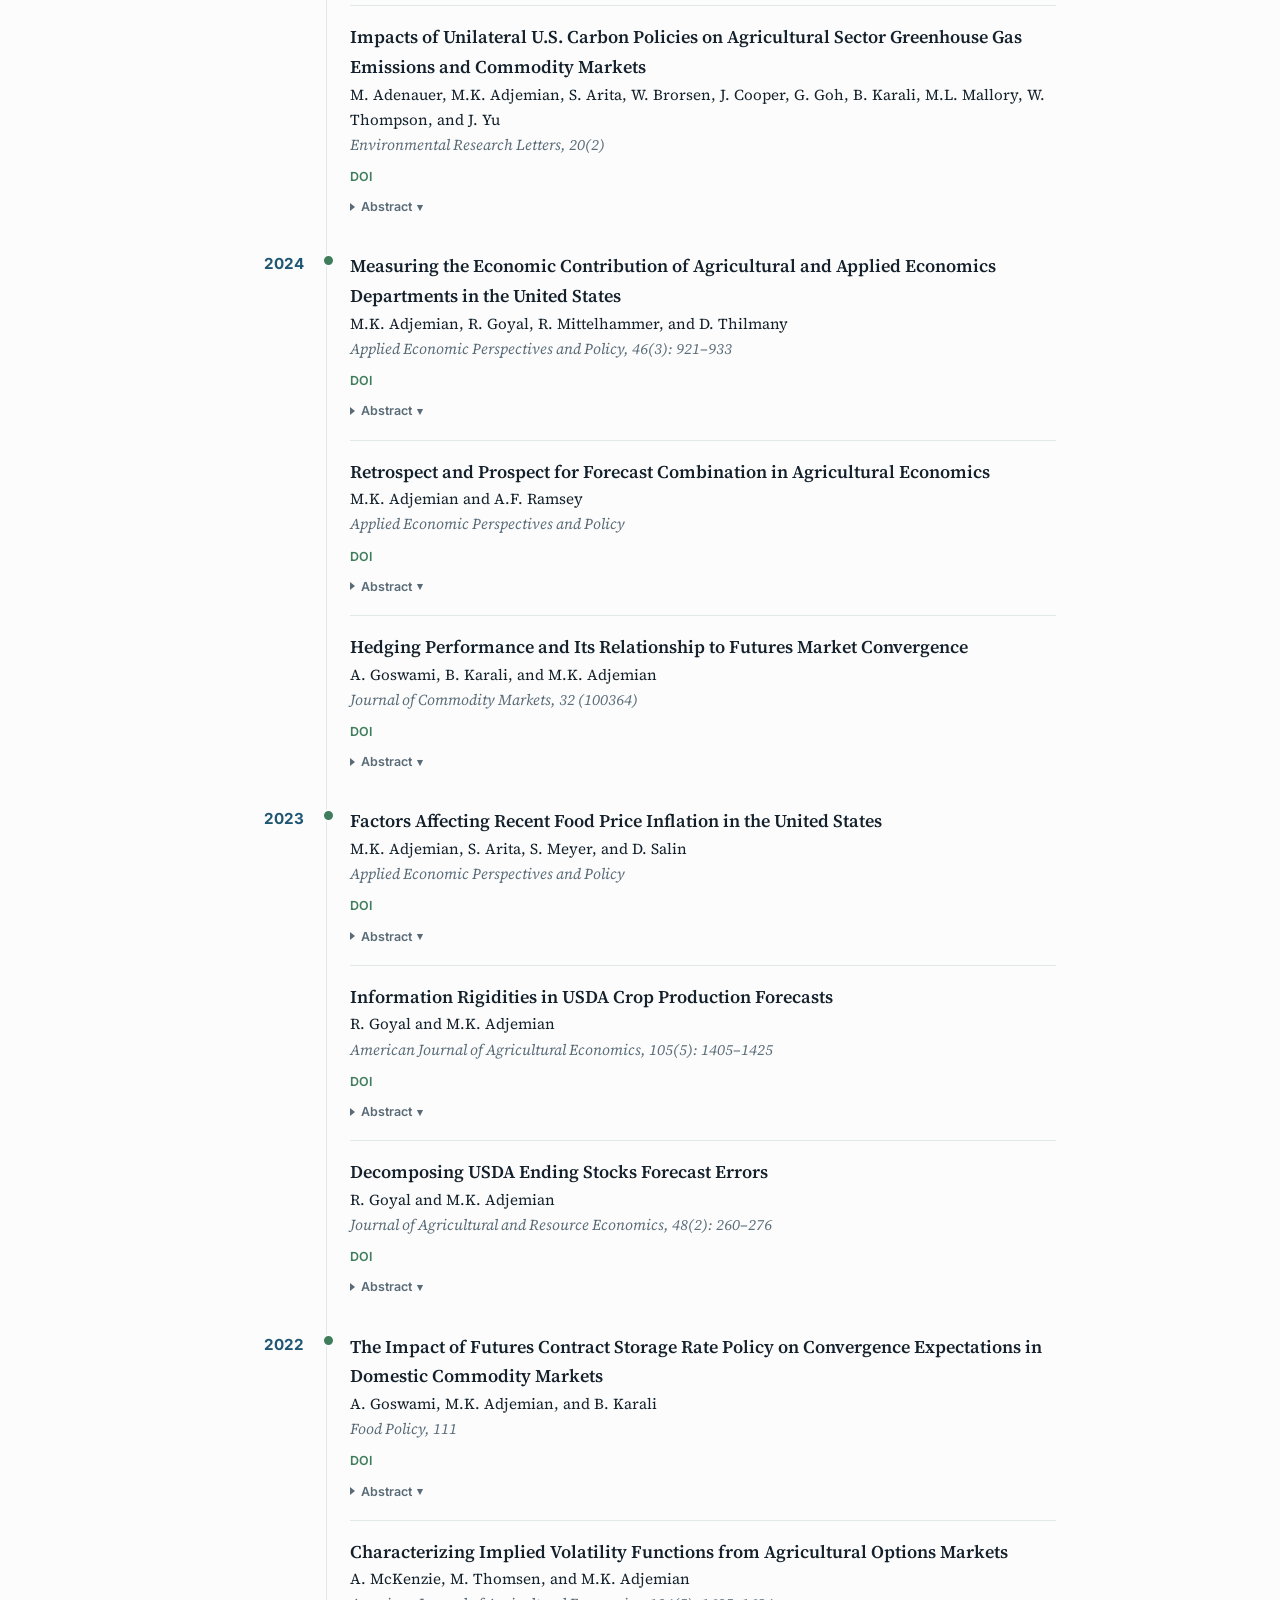
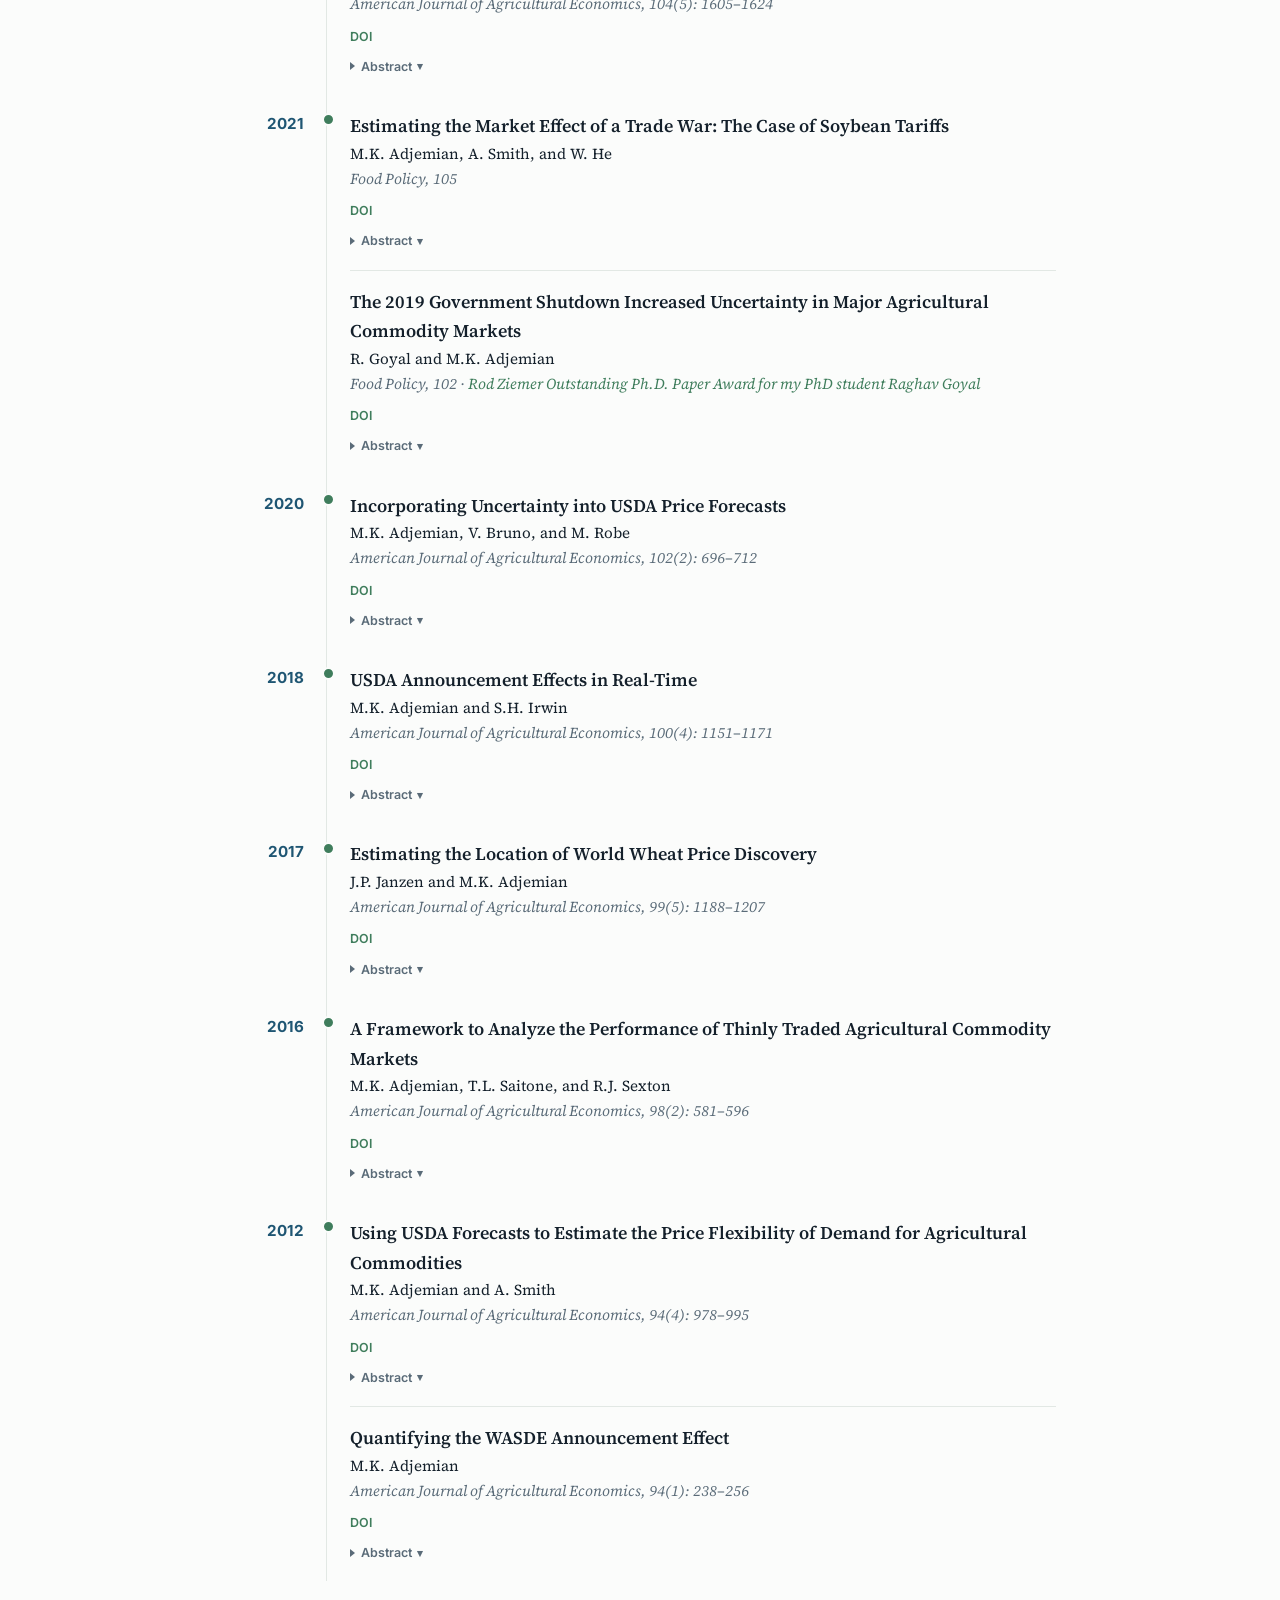
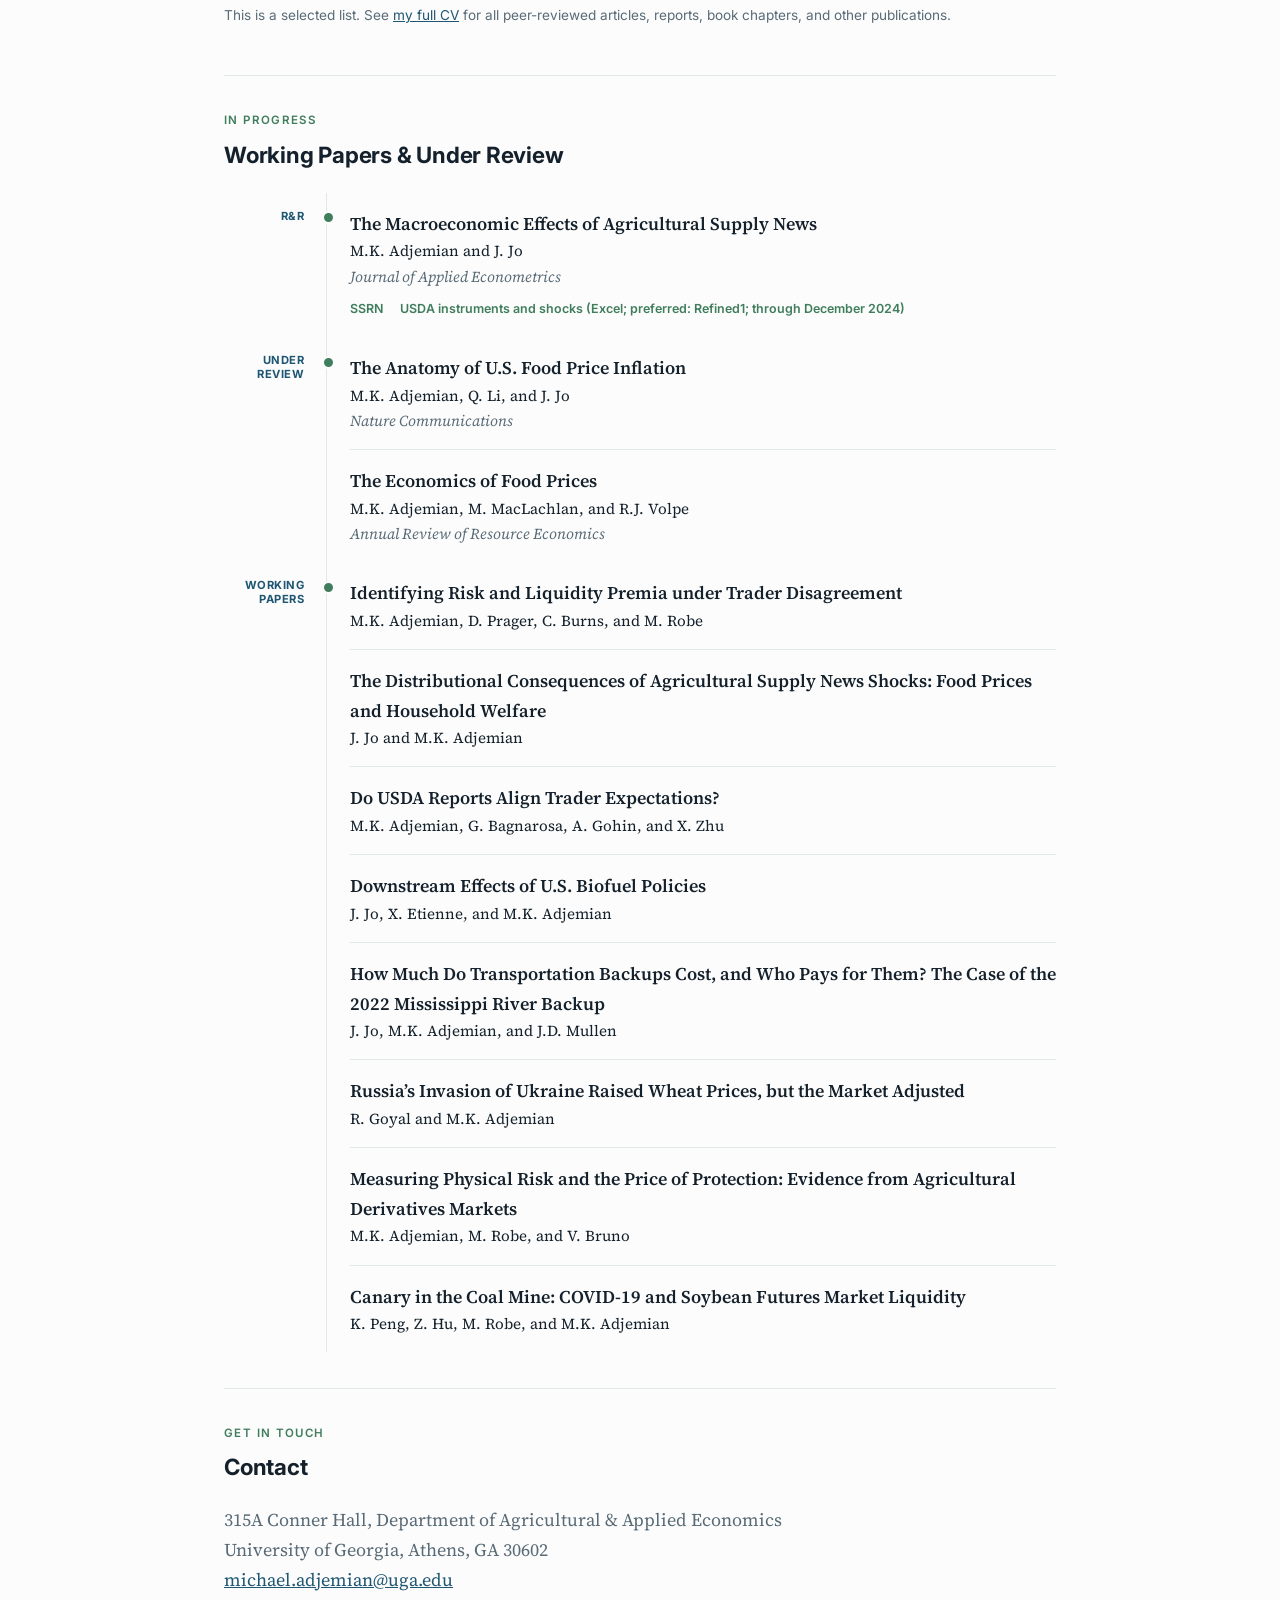
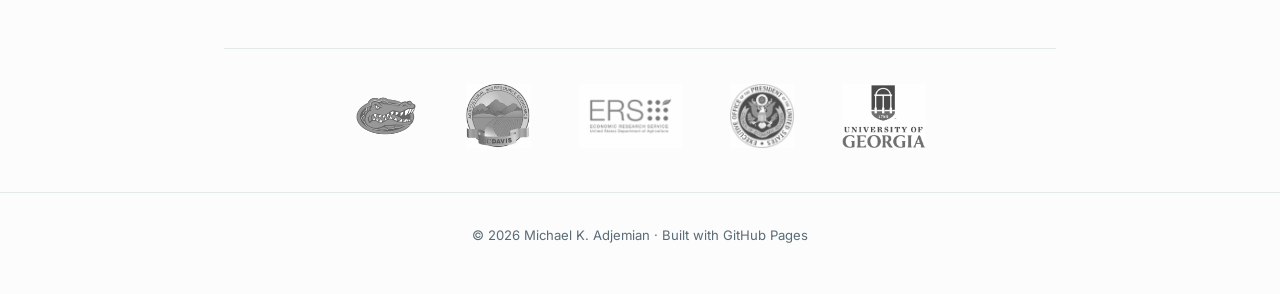
==== commit 2124ac6b: "Update food prices paper title and under-review status" ====
--- a/index.html
+++ b/index.html
@@ -383,6 +383,11 @@
           <div class="authors">M.K. Adjemian, Q. Li, and J. Jo</div>
           <div class="venue">Nature Communications</div>
         </div>
+        <div class="pub">
+          <div class="title">The Economics of Food Prices</div>
+          <div class="authors">M.K. Adjemian, M. MacLachlan, and R.J. Volpe</div>
+          <div class="venue">Annual Review of Resource Economics</div>
+        </div>
       </div>
     </div>
     <div class="pubgroup">
@@ -404,10 +409,6 @@
         <div class="pub">
           <div class="title">Downstream Effects of U.S. Biofuel Policies</div>
           <div class="authors">J. Jo, X. Etienne, and M.K. Adjemian</div>
-        </div>
-        <div class="pub">
-          <div class="title">Determinants of Food Prices</div>
-          <div class="authors">M.K. Adjemian, M. MacLachlan, and R.J. Volpe</div>
         </div>
         <div class="pub">
           <div class="title">How Much Do Transportation Backups Cost, and Who Pays for Them? The Case of the 2022 Mississippi River Backup</div>
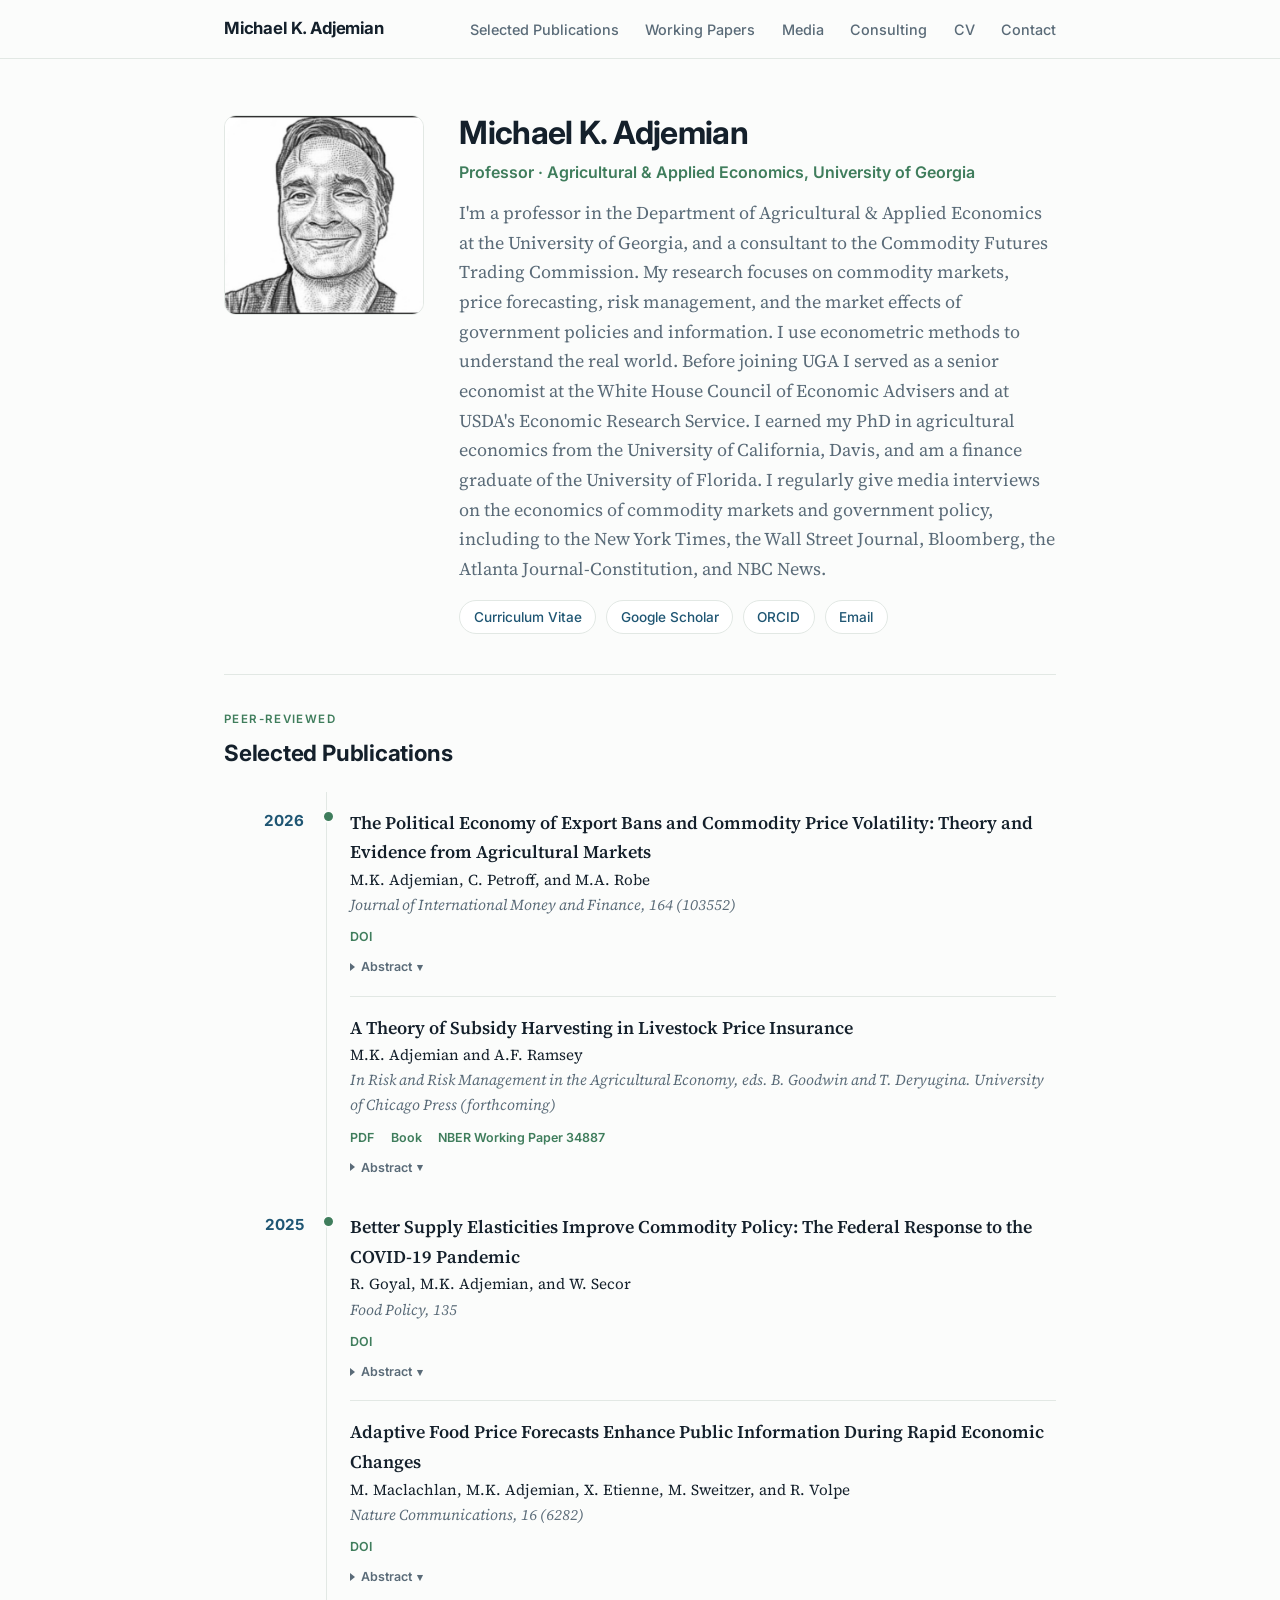
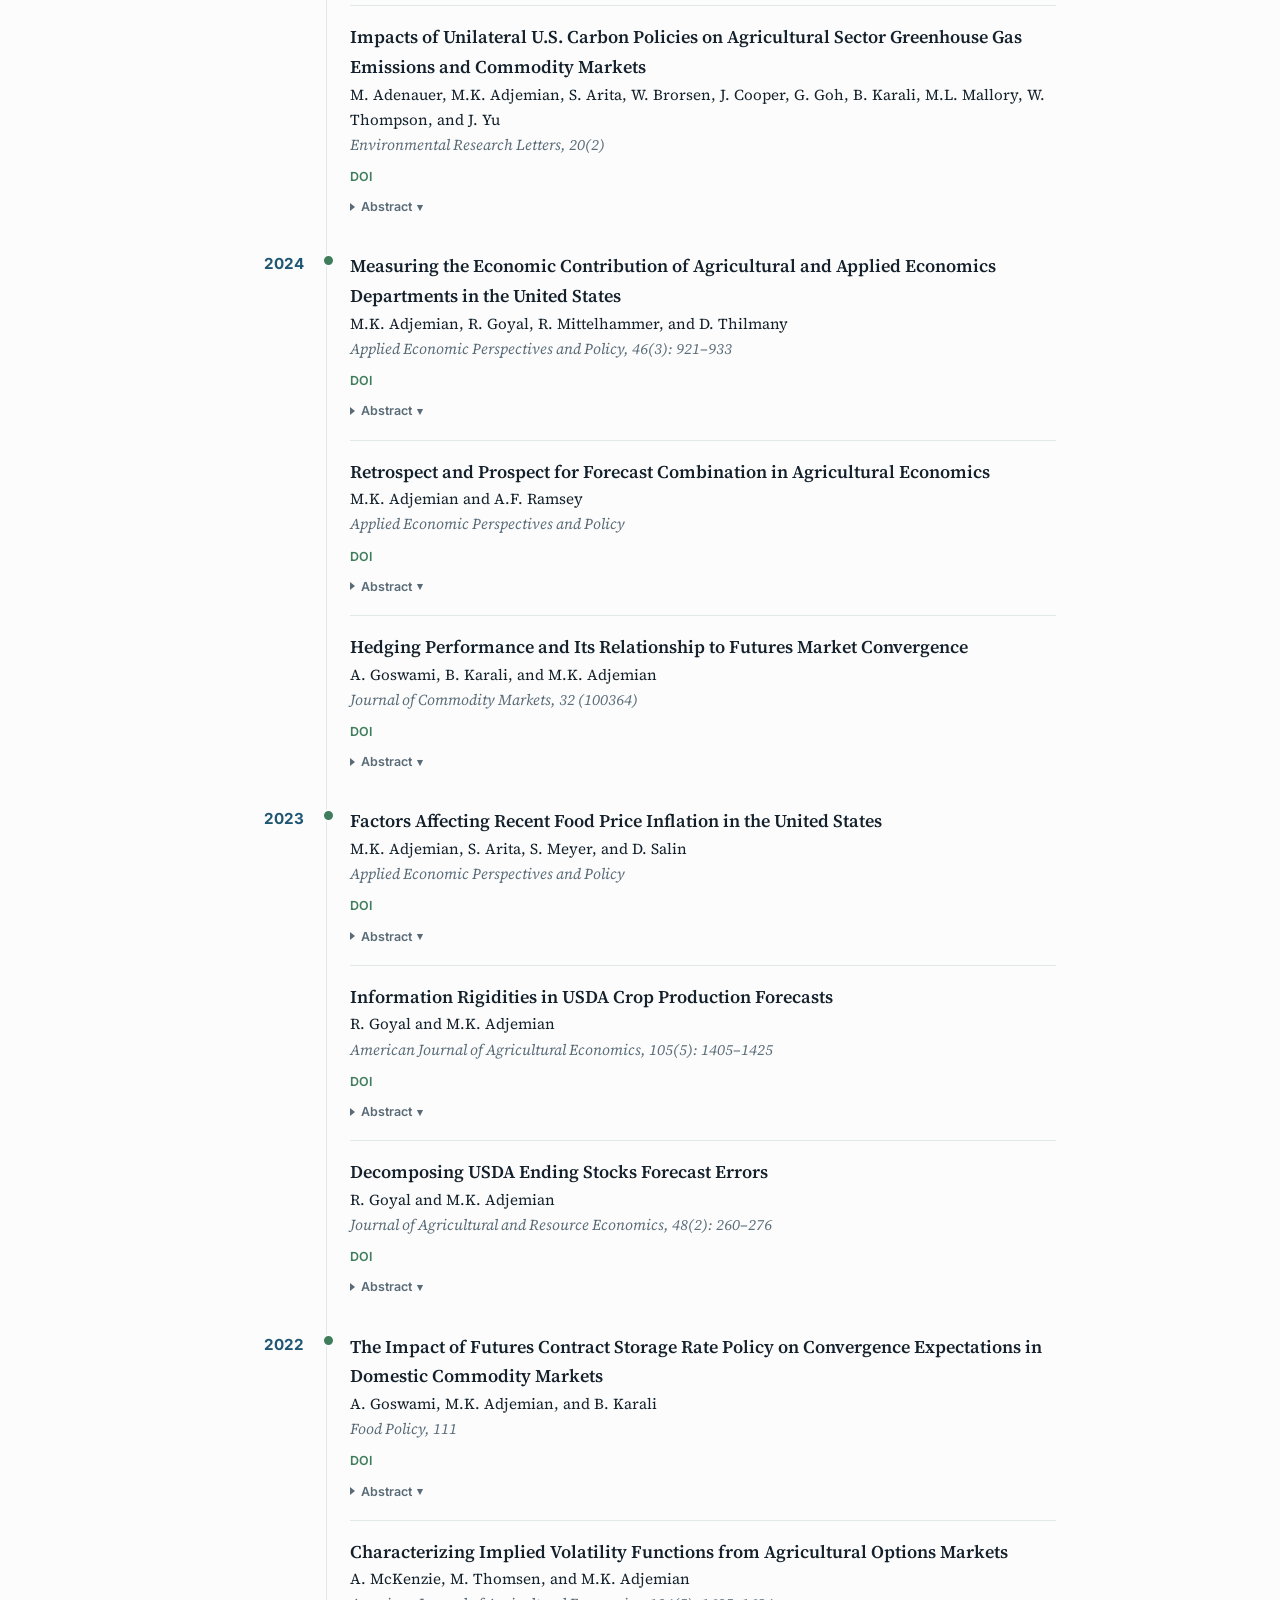
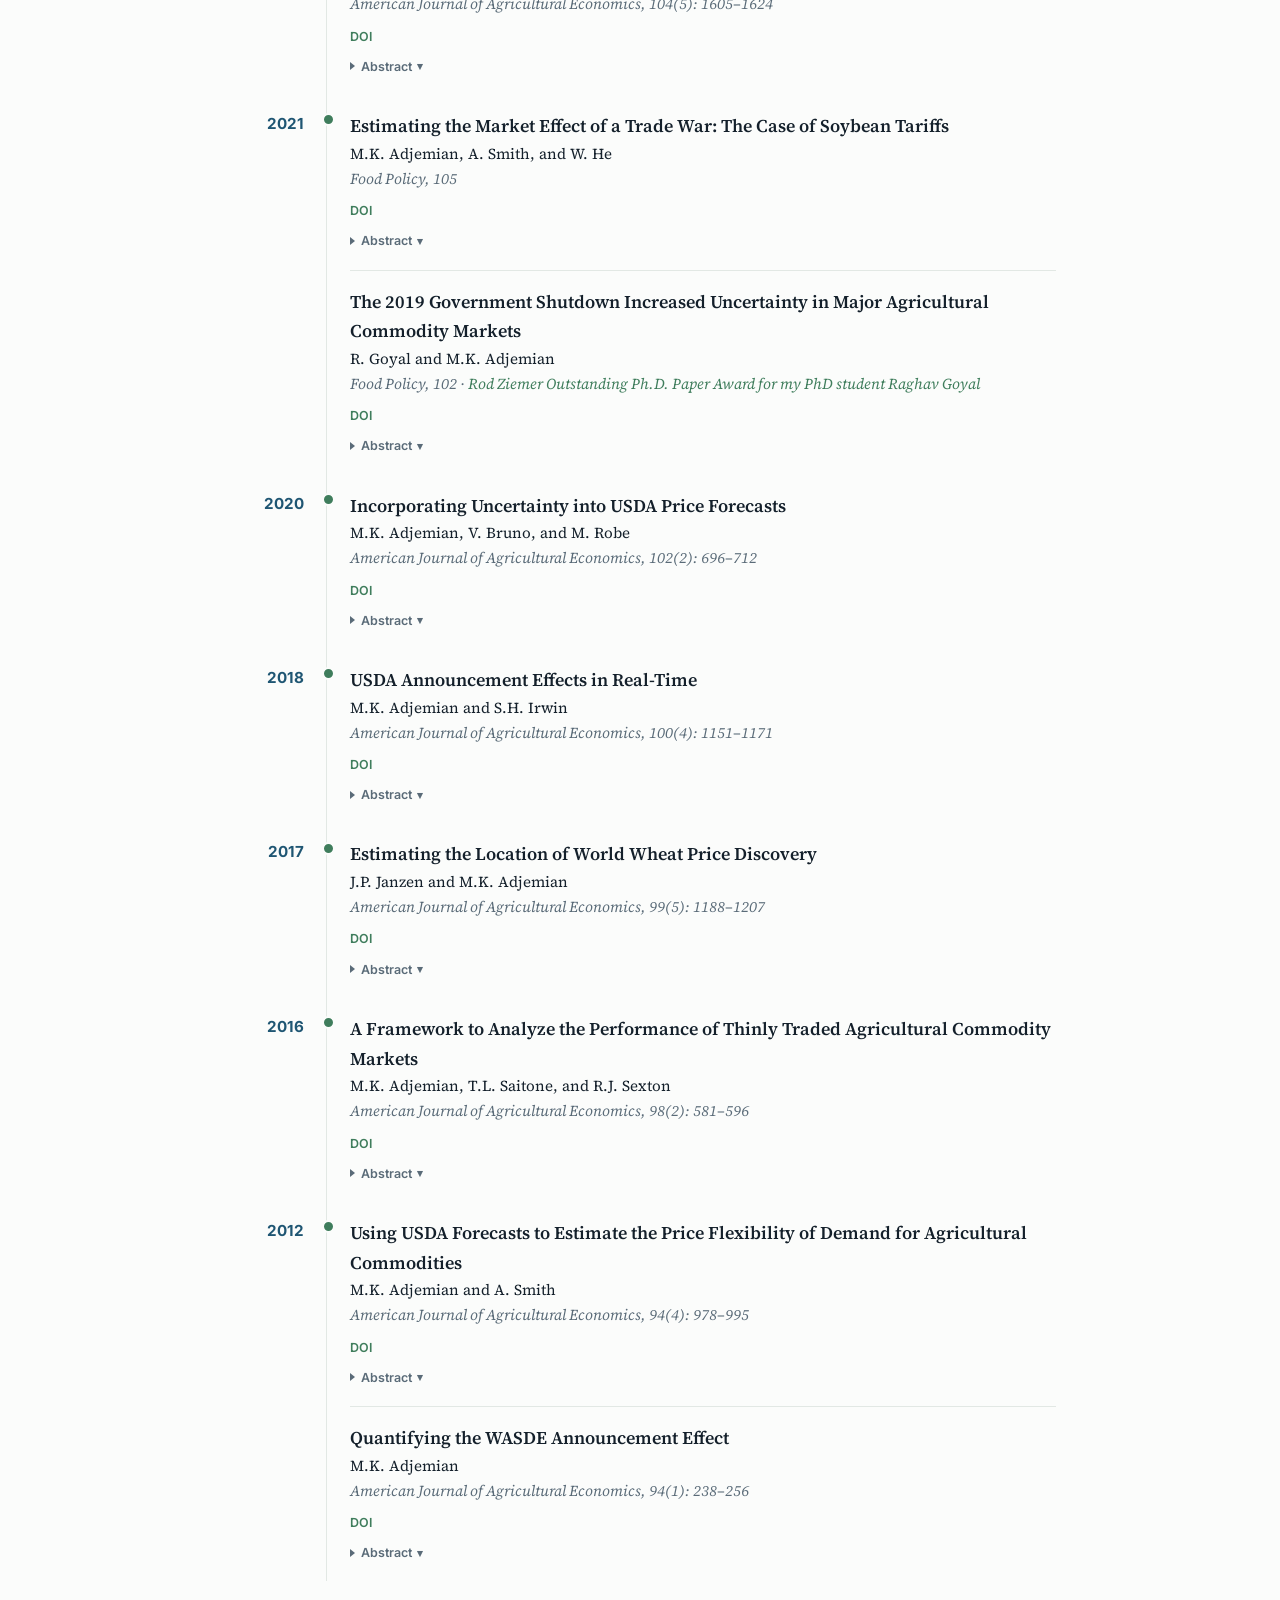
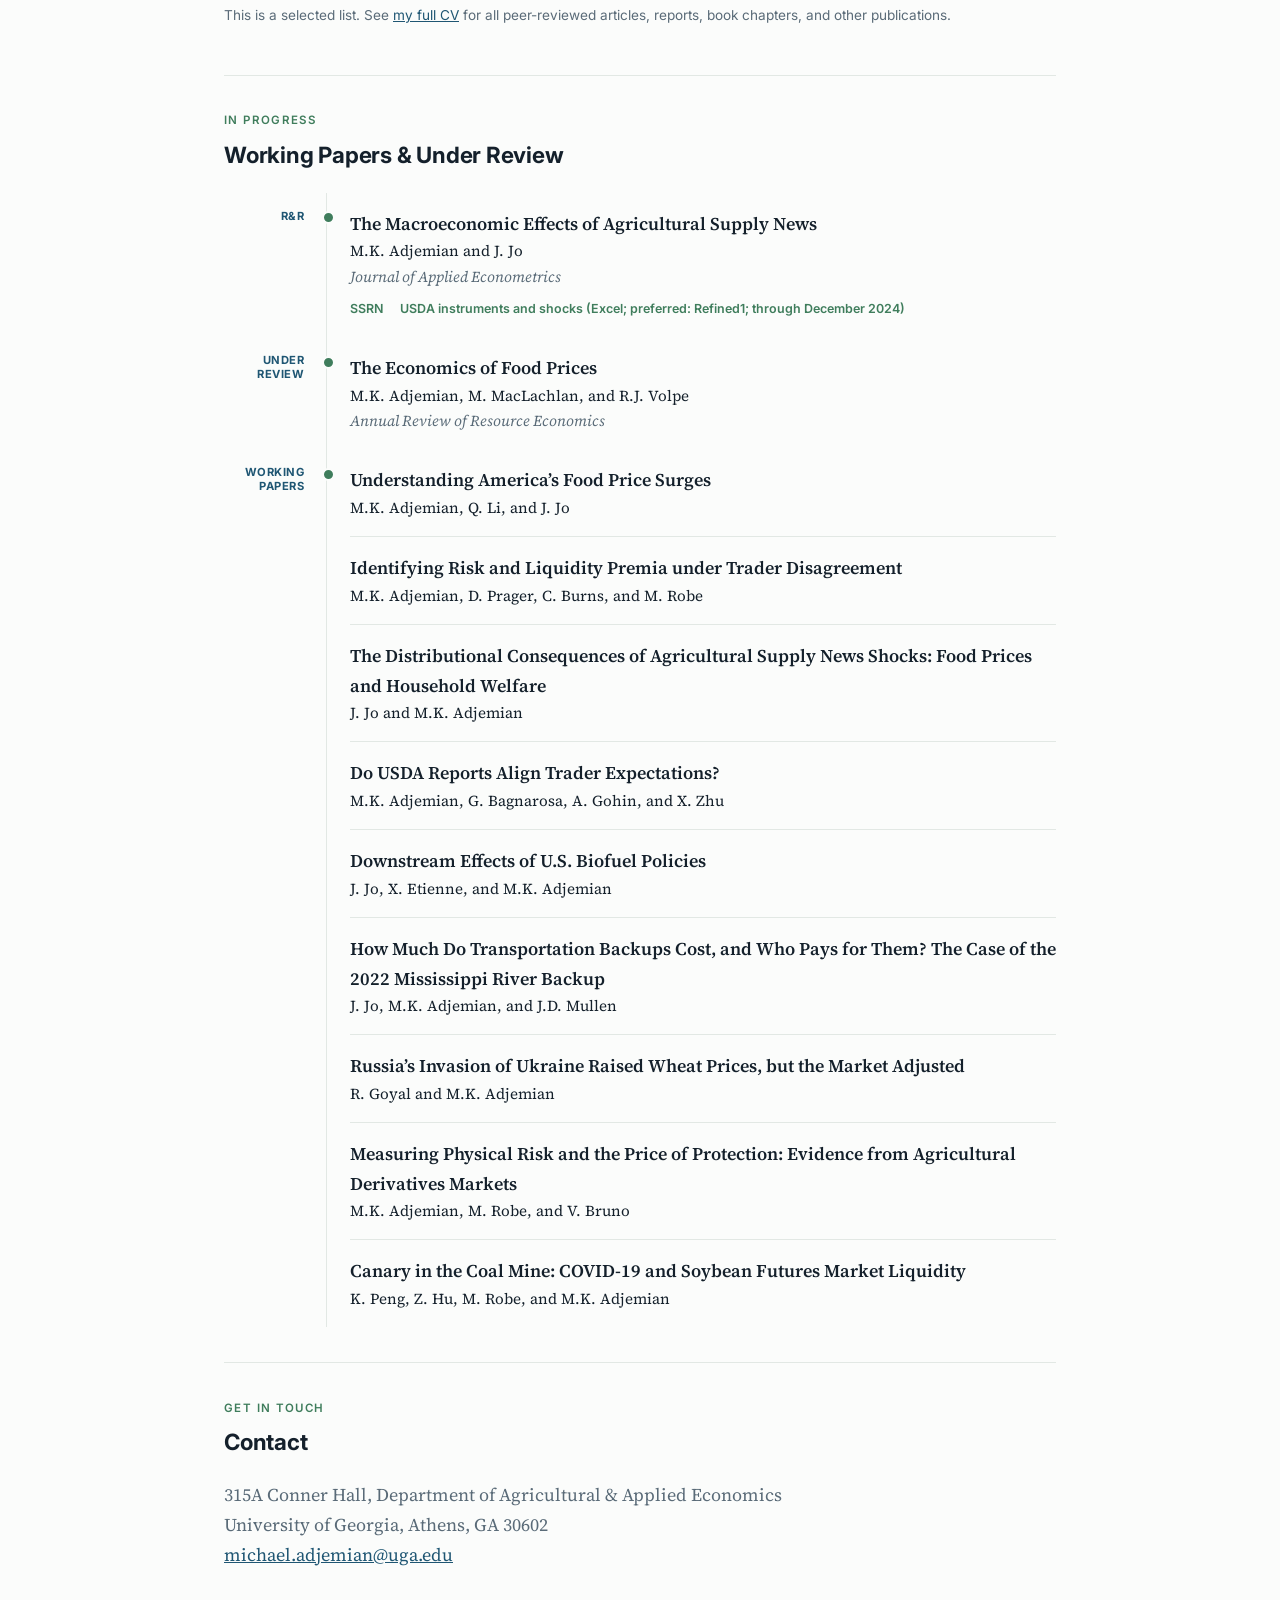
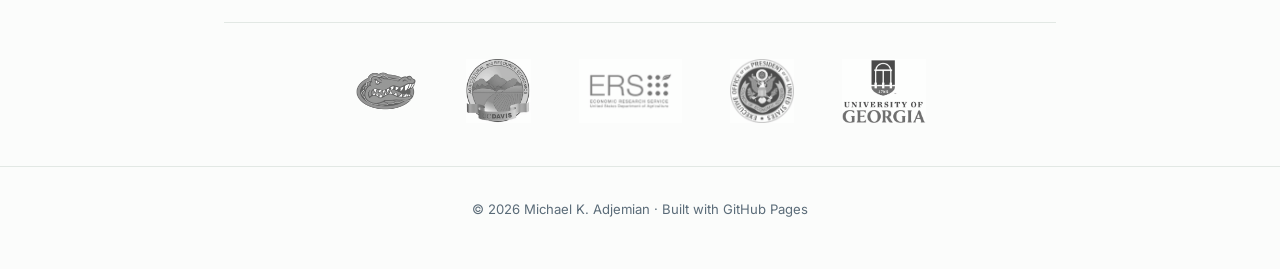
==== commit e72677de: "Correct food price paper title and working-paper status in site and CV" ====
--- a/index.html
+++ b/index.html
@@ -379,11 +379,6 @@
       <div class="railcol"></div>
       <div class="items">
         <div class="pub">
-          <div class="title">The Anatomy of U.S. Food Price Inflation</div>
-          <div class="authors">M.K. Adjemian, Q. Li, and J. Jo</div>
-          <div class="venue">Nature Communications</div>
-        </div>
-        <div class="pub">
           <div class="title">The Economics of Food Prices</div>
           <div class="authors">M.K. Adjemian, M. MacLachlan, and R.J. Volpe</div>
           <div class="venue">Annual Review of Resource Economics</div>
@@ -394,6 +389,10 @@
       <div class="year wp-status">Working Papers</div>
       <div class="railcol"></div>
       <div class="items">
+        <div class="pub">
+          <div class="title">Understanding America&rsquo;s Food Price Surges</div>
+          <div class="authors">M.K. Adjemian, Q. Li, and J. Jo</div>
+        </div>
         <div class="pub">
           <div class="title">Identifying Risk and Liquidity Premia under Trader Disagreement</div>
           <div class="authors">M.K. Adjemian, D. Prager, C. Burns, and M. Robe</div>
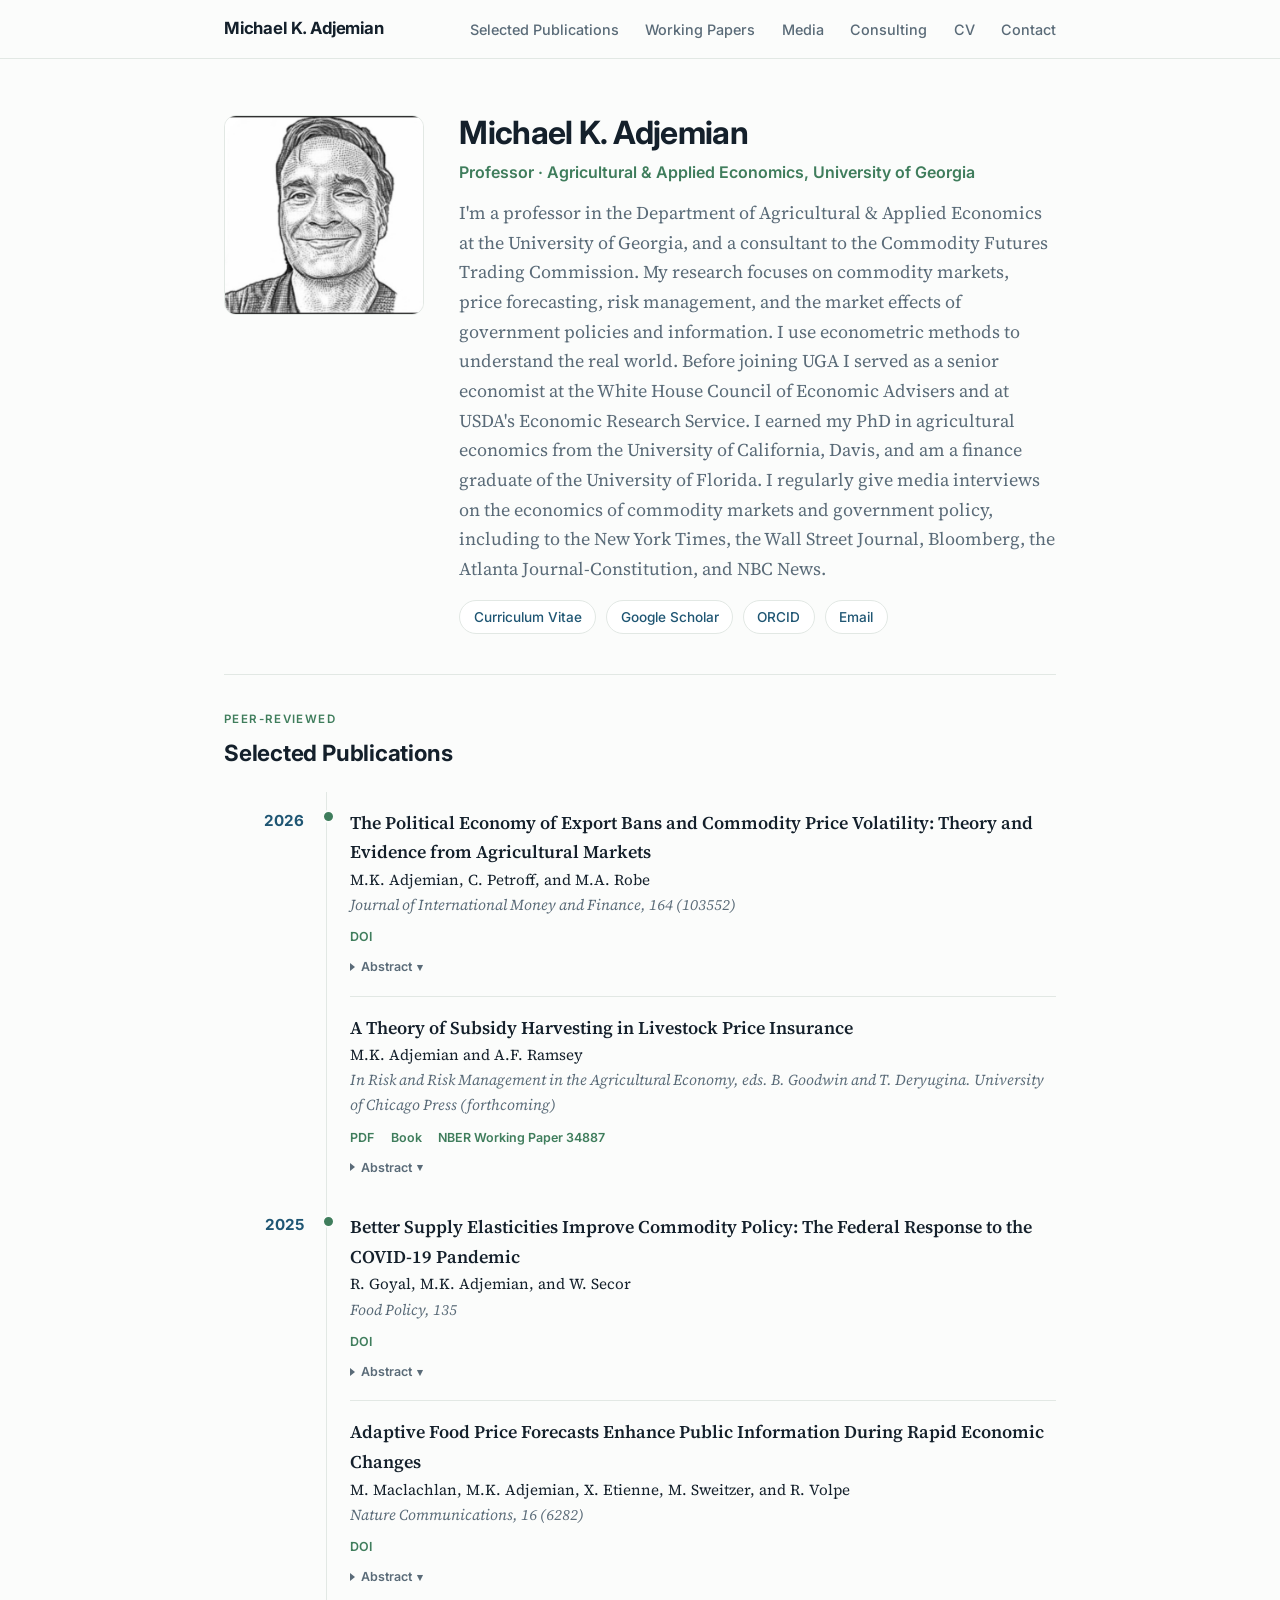
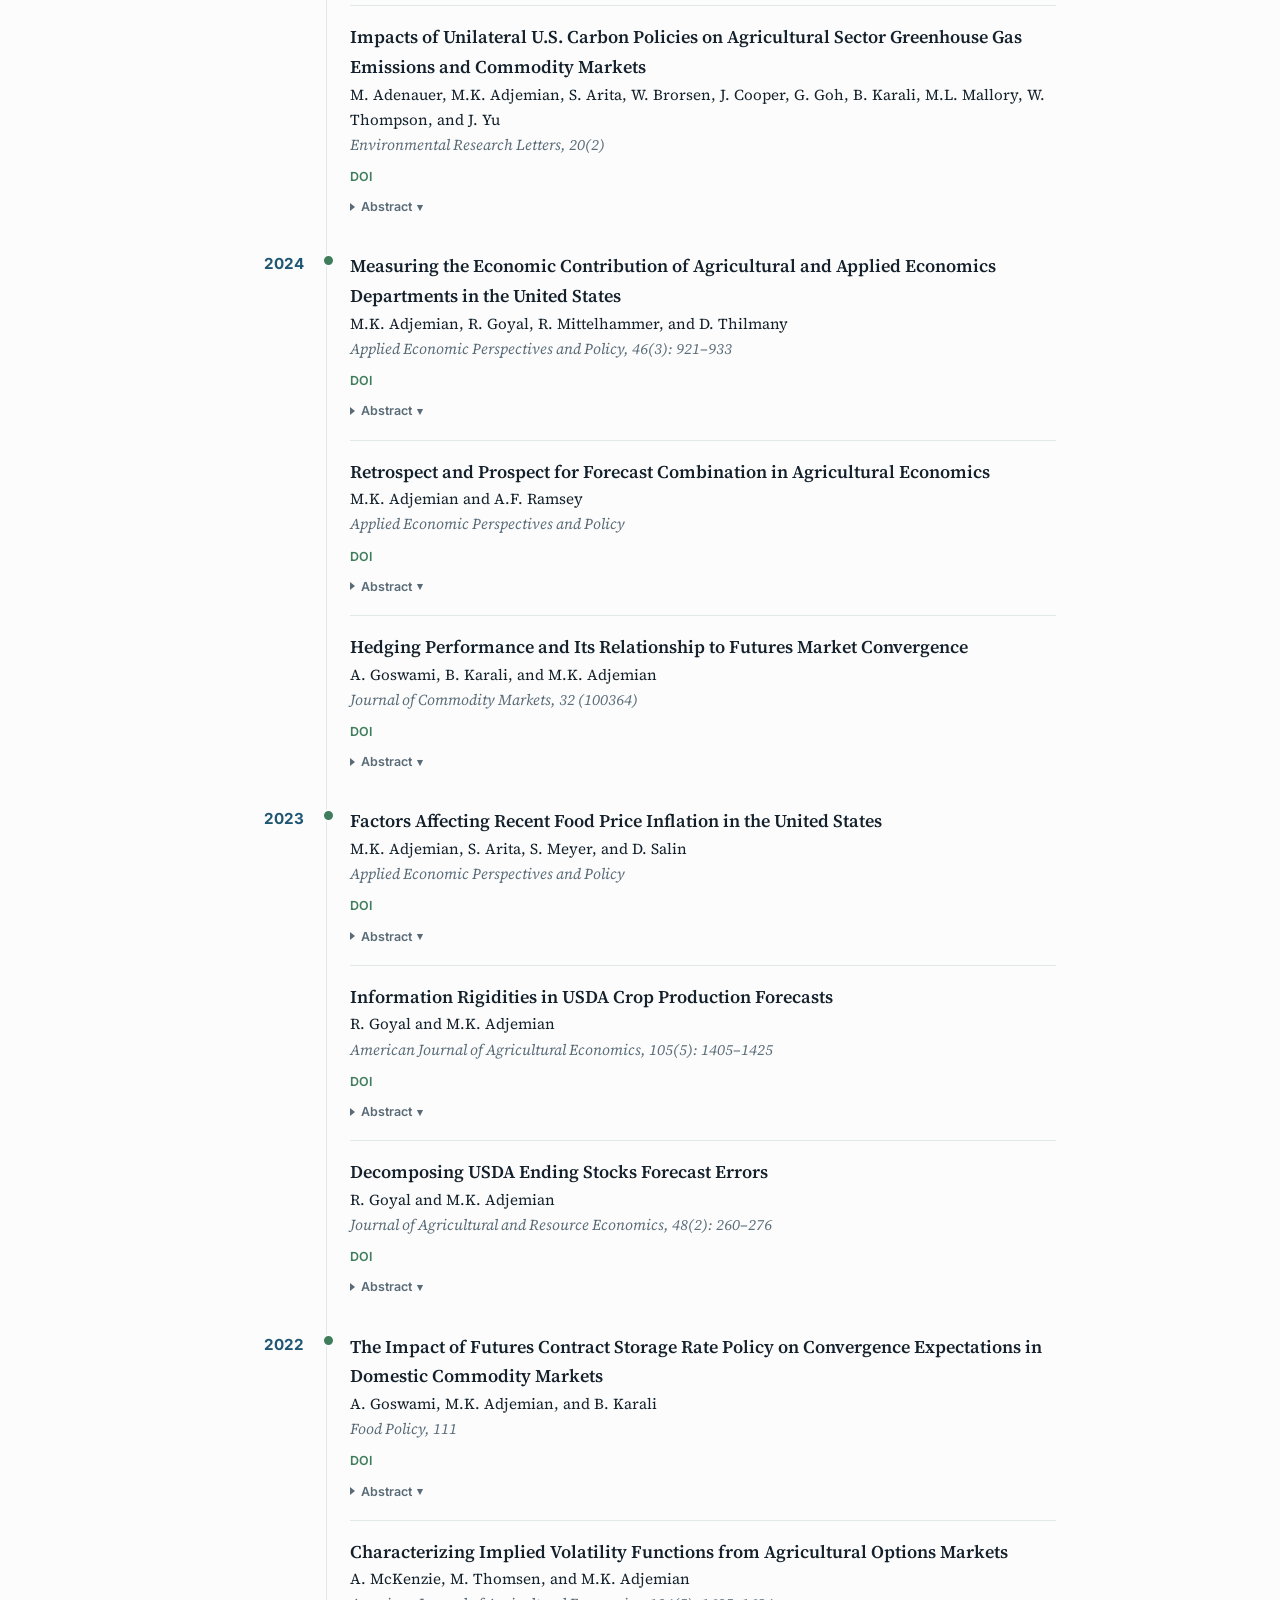
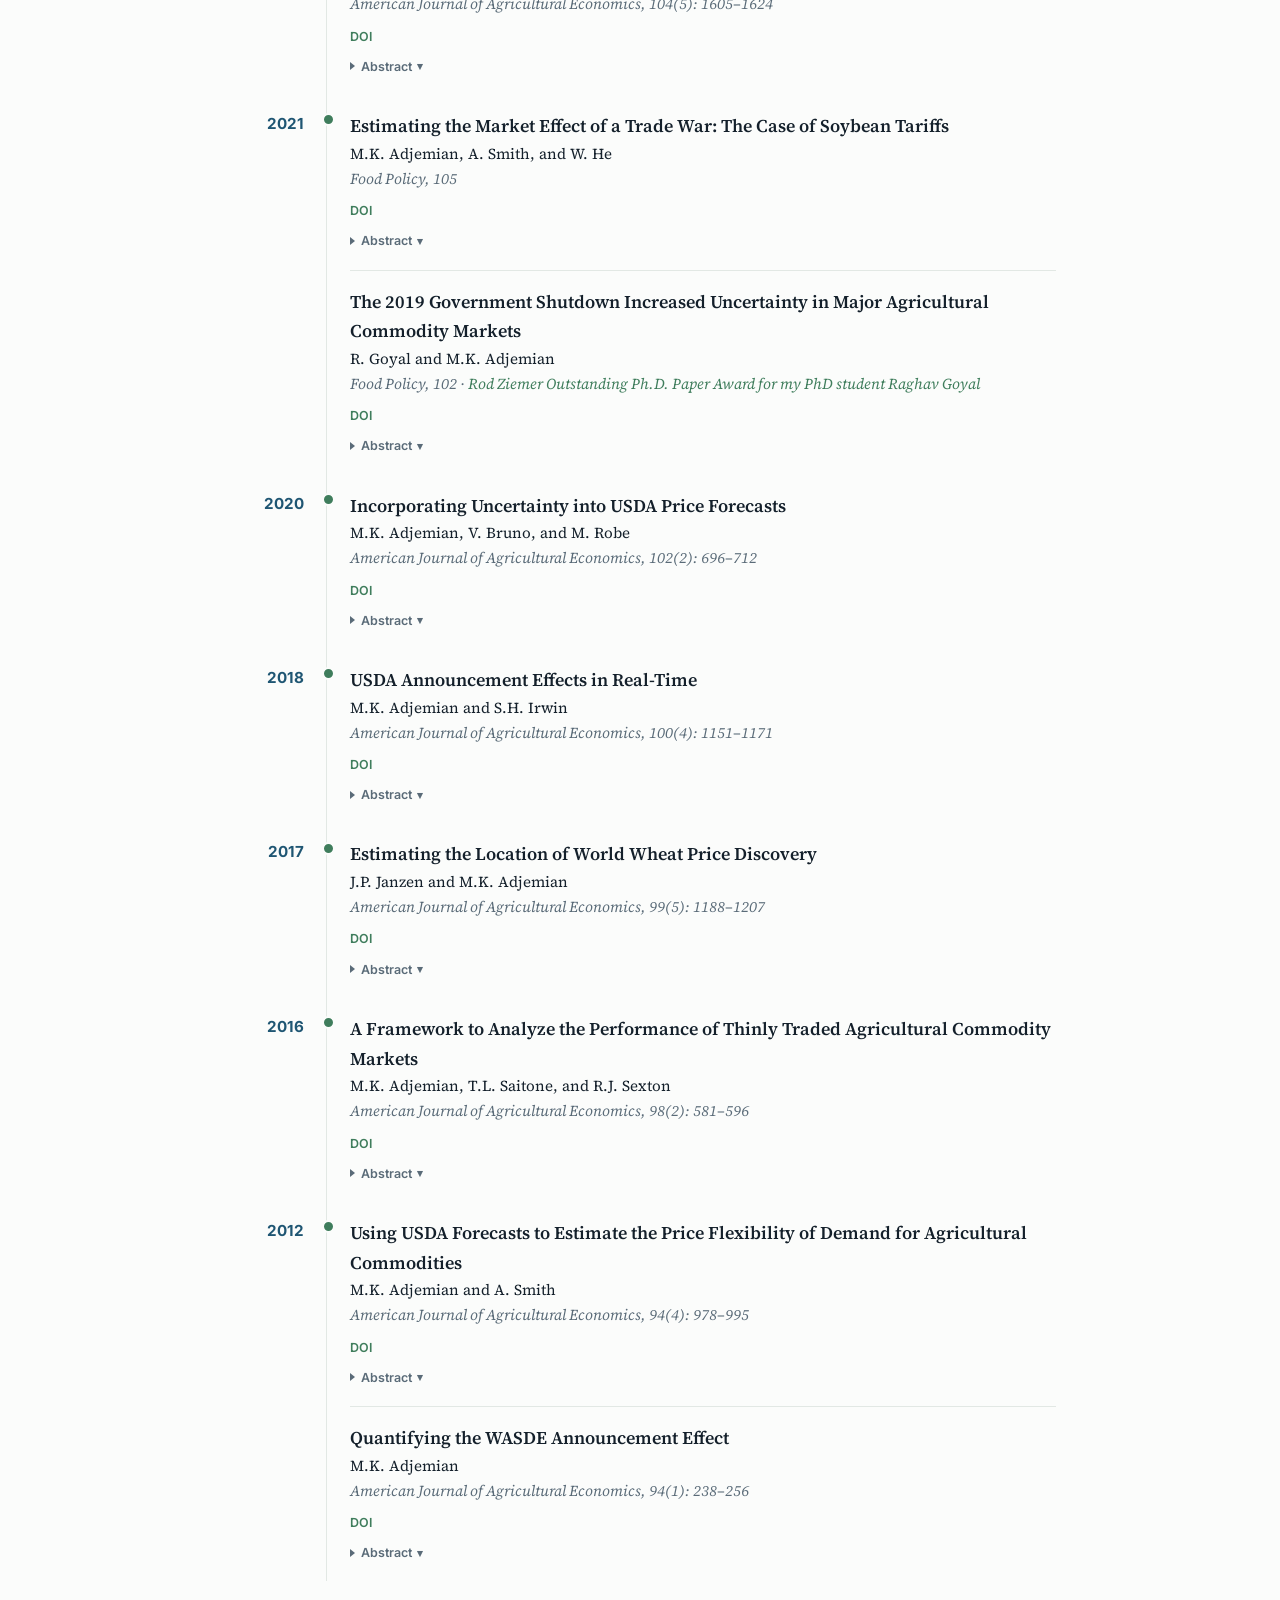
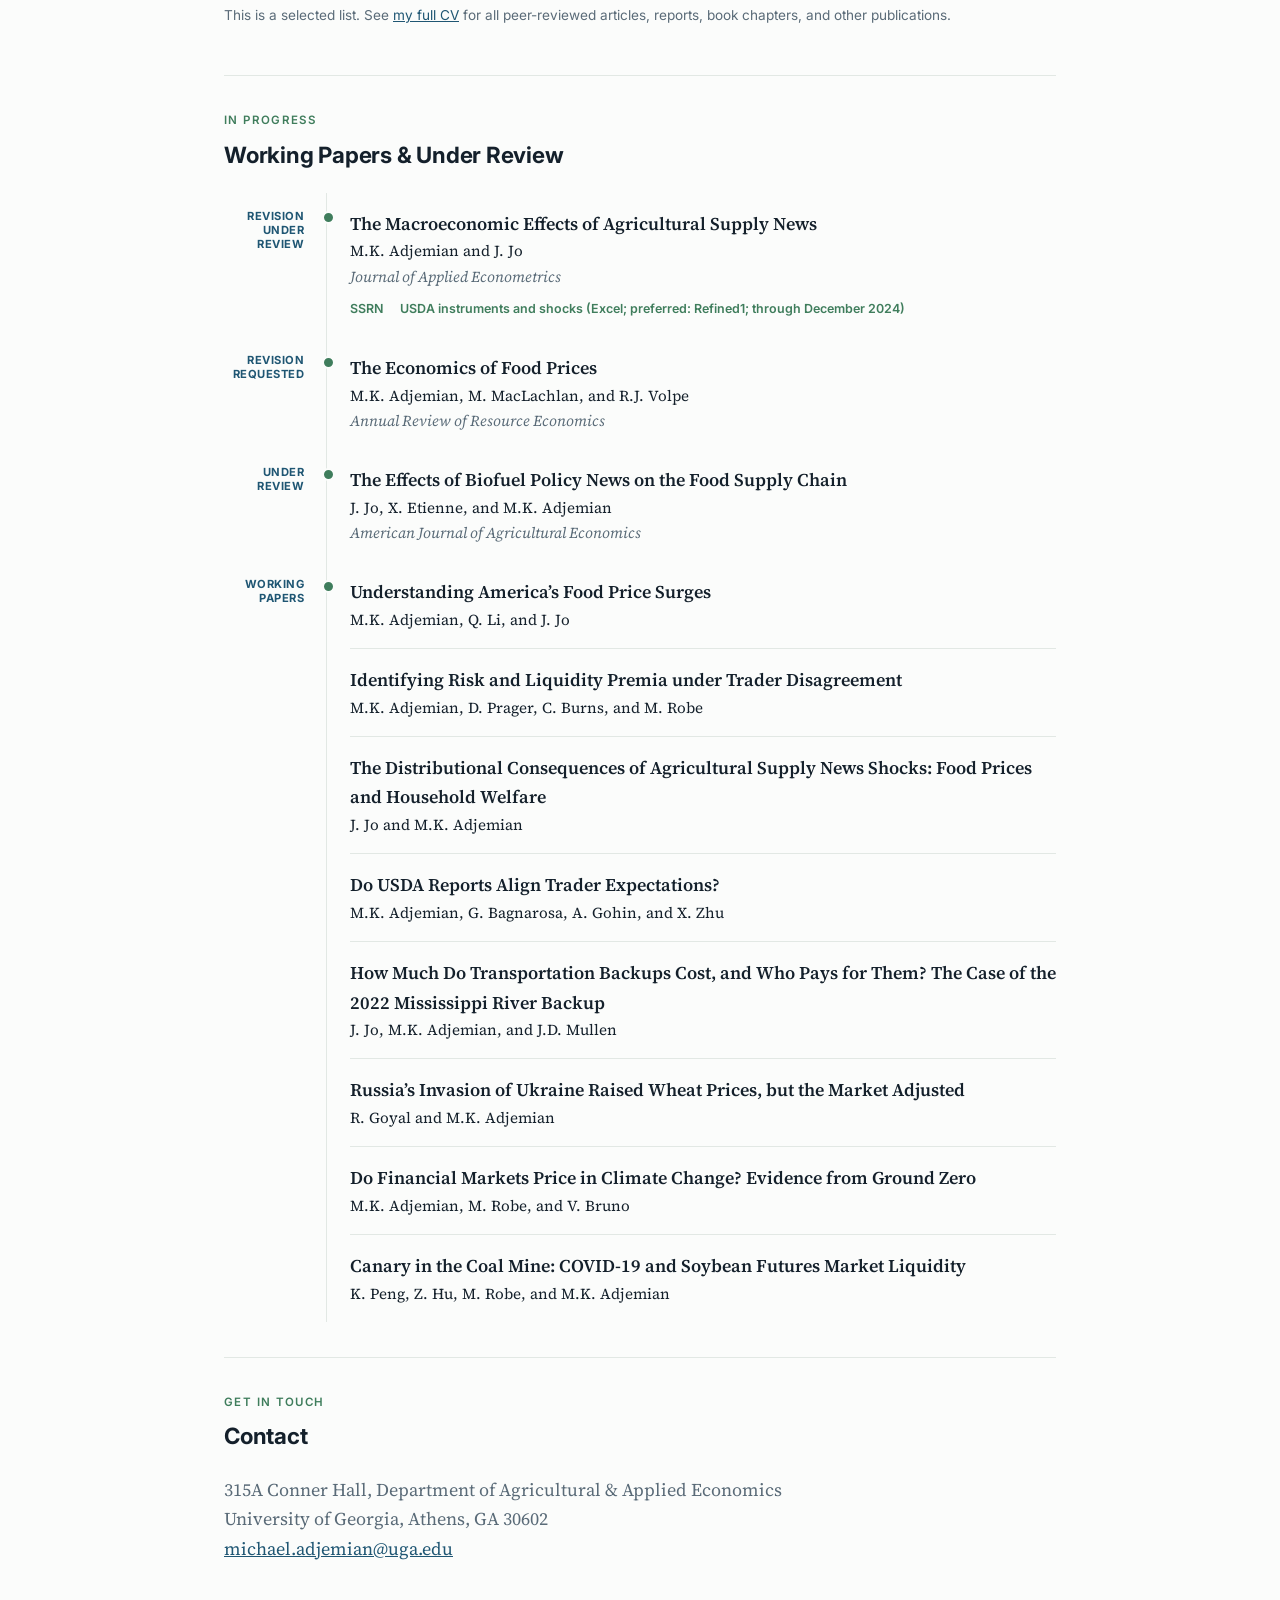
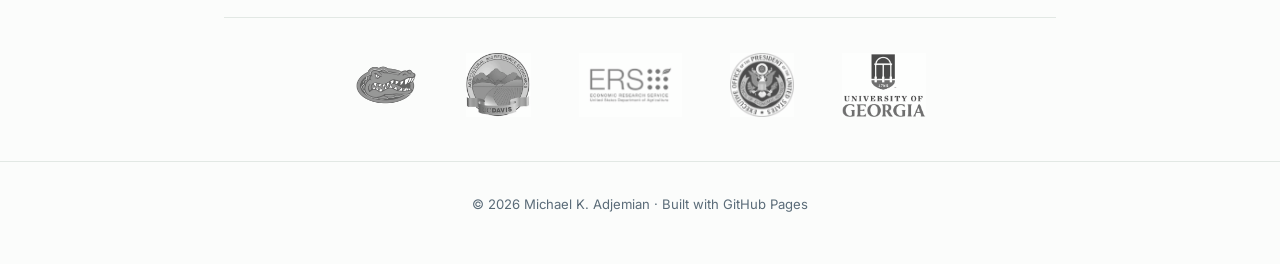
==== commit c75230b8: "Update CV and verified working-paper statuses" ====
--- a/index.html
+++ b/index.html
@@ -360,7 +360,7 @@
     <h2>Working Papers &amp; Under Review</h2>
 
     <div class="pubgroup">
-      <div class="year wp-status">R&amp;R</div>
+      <div class="year wp-status">Revision Under Review</div>
       <div class="railcol"></div>
       <div class="items">
         <div class="pub">
@@ -375,7 +375,7 @@
       </div>
     </div>
     <div class="pubgroup">
-      <div class="year wp-status">Under Review</div>
+      <div class="year wp-status">Revision Requested</div>
       <div class="railcol"></div>
       <div class="items">
         <div class="pub">
@@ -386,6 +386,17 @@
       </div>
     </div>
     <div class="pubgroup">
+      <div class="year wp-status">Under Review</div>
+      <div class="railcol"></div>
+      <div class="items">
+        <div class="pub">
+          <div class="title">The Effects of Biofuel Policy News on the Food Supply Chain</div>
+          <div class="authors">J. Jo, X. Etienne, and M.K. Adjemian</div>
+          <div class="venue">American Journal of Agricultural Economics</div>
+        </div>
+      </div>
+    </div>
+    <div class="pubgroup">
       <div class="year wp-status">Working Papers</div>
       <div class="railcol"></div>
       <div class="items">
@@ -406,10 +417,6 @@
           <div class="authors">M.K. Adjemian, G. Bagnarosa, A. Gohin, and X. Zhu</div>
         </div>
         <div class="pub">
-          <div class="title">Downstream Effects of U.S. Biofuel Policies</div>
-          <div class="authors">J. Jo, X. Etienne, and M.K. Adjemian</div>
-        </div>
-        <div class="pub">
           <div class="title">How Much Do Transportation Backups Cost, and Who Pays for Them? The Case of the 2022 Mississippi River Backup</div>
           <div class="authors">J. Jo, M.K. Adjemian, and J.D. Mullen</div>
         </div>
@@ -418,7 +425,7 @@
           <div class="authors">R. Goyal and M.K. Adjemian</div>
         </div>
         <div class="pub">
-          <div class="title">Measuring Physical Risk and the Price of Protection: Evidence from Agricultural Derivatives Markets</div>
+          <div class="title">Do Financial Markets Price in Climate Change? Evidence from Ground Zero</div>
           <div class="authors">M.K. Adjemian, M. Robe, and V. Bruno</div>
         </div>
         <div class="pub">
